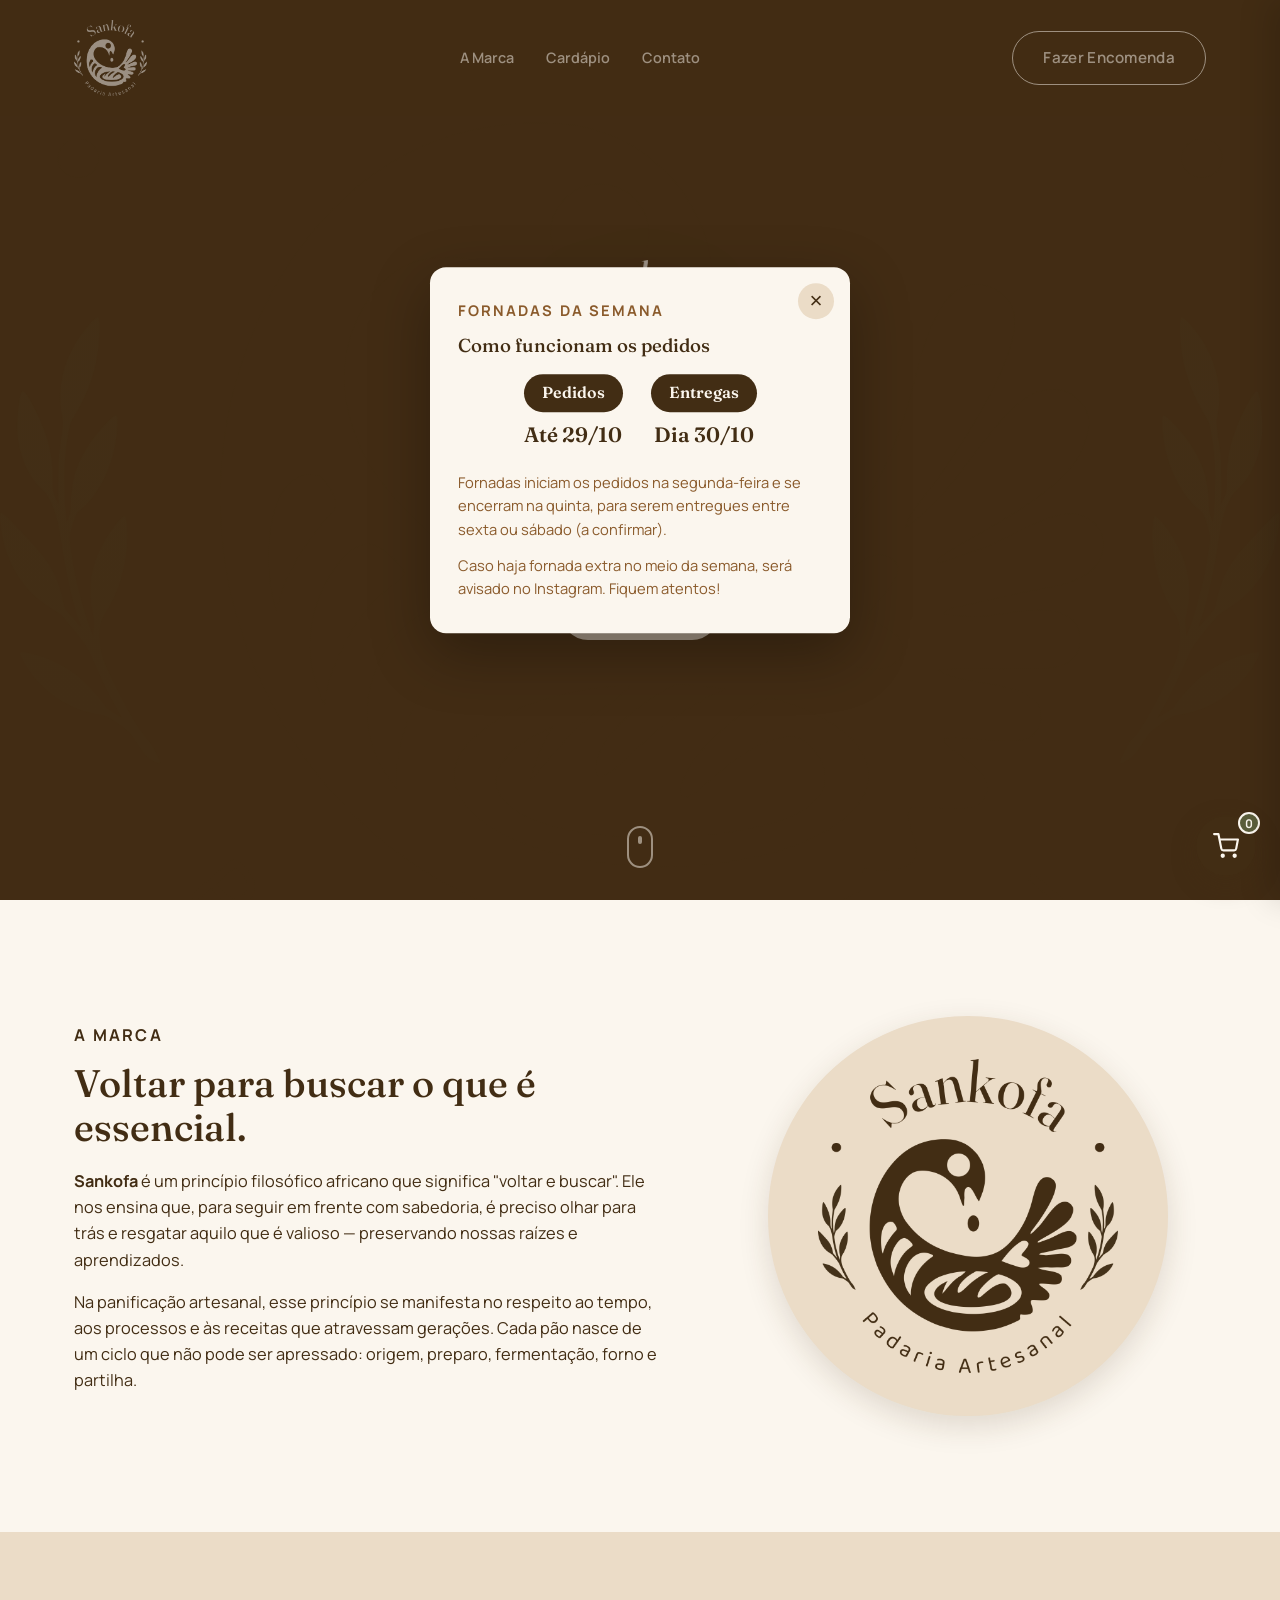
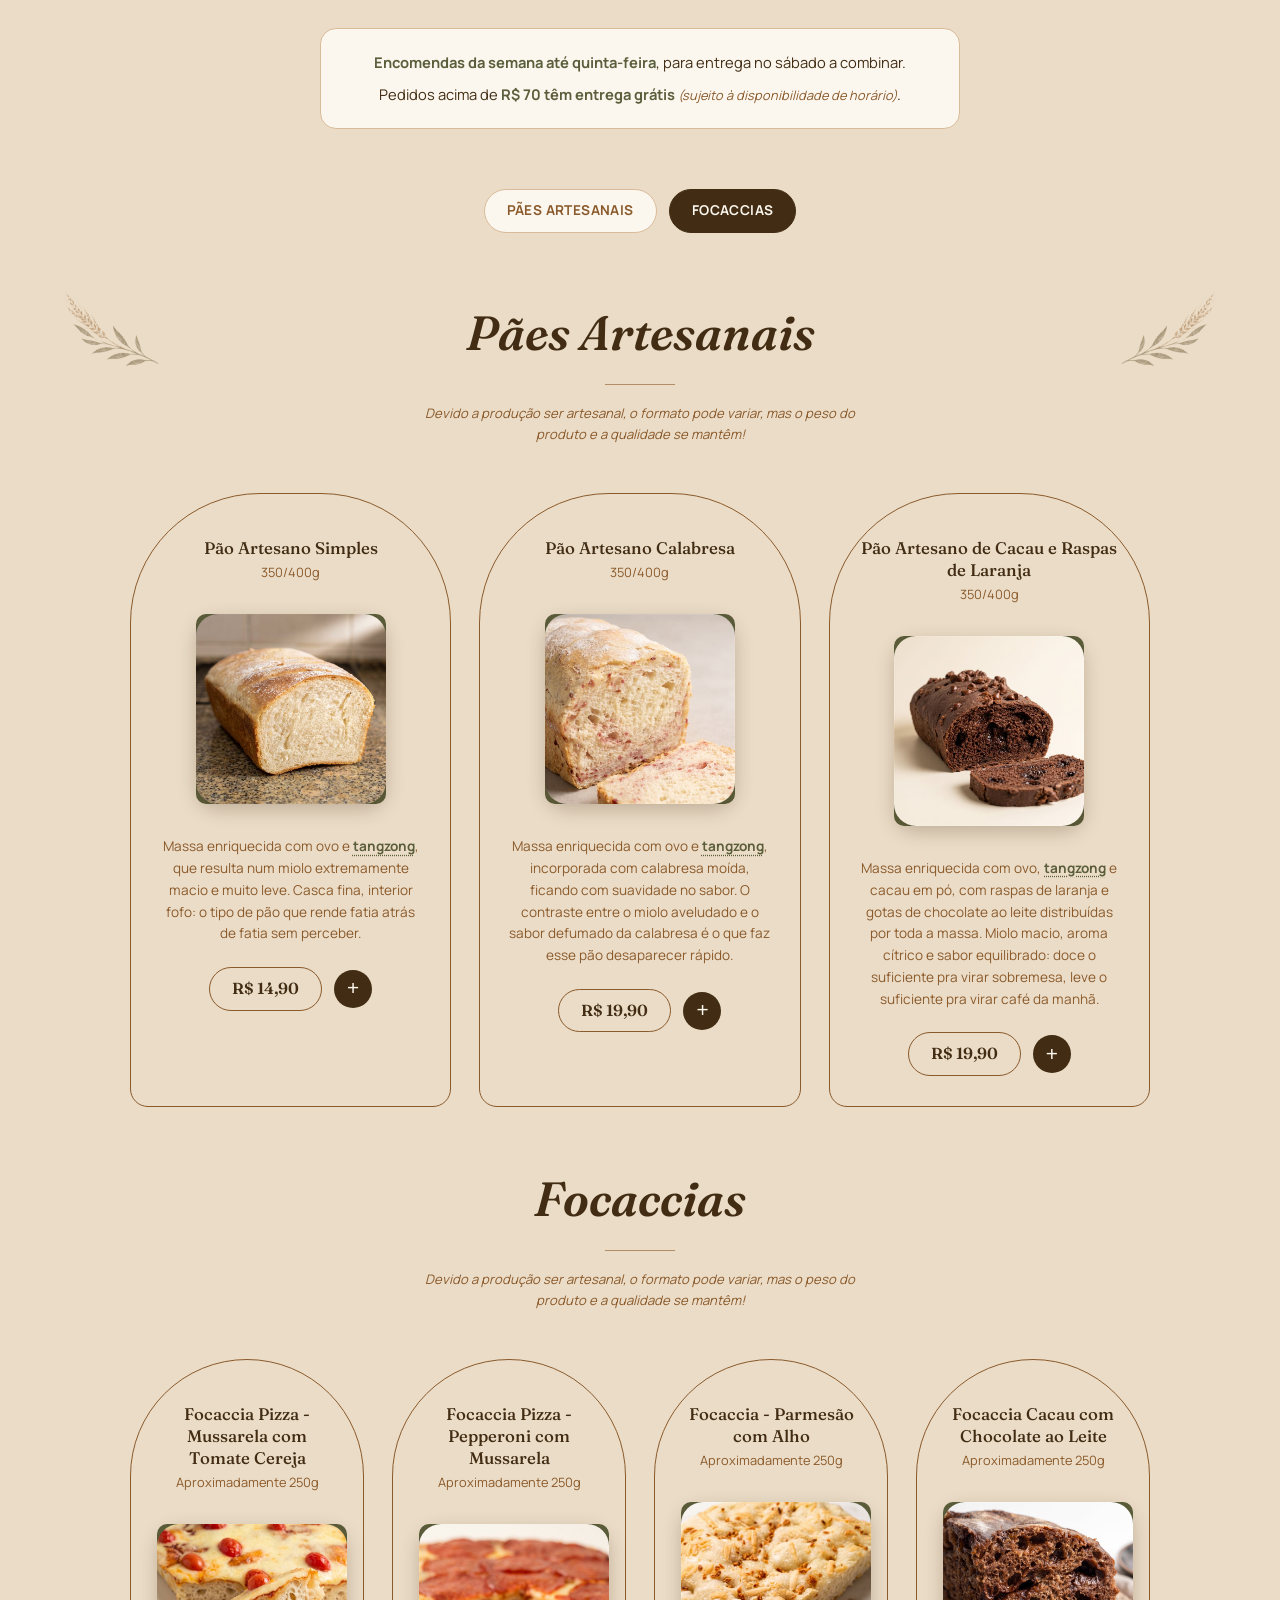
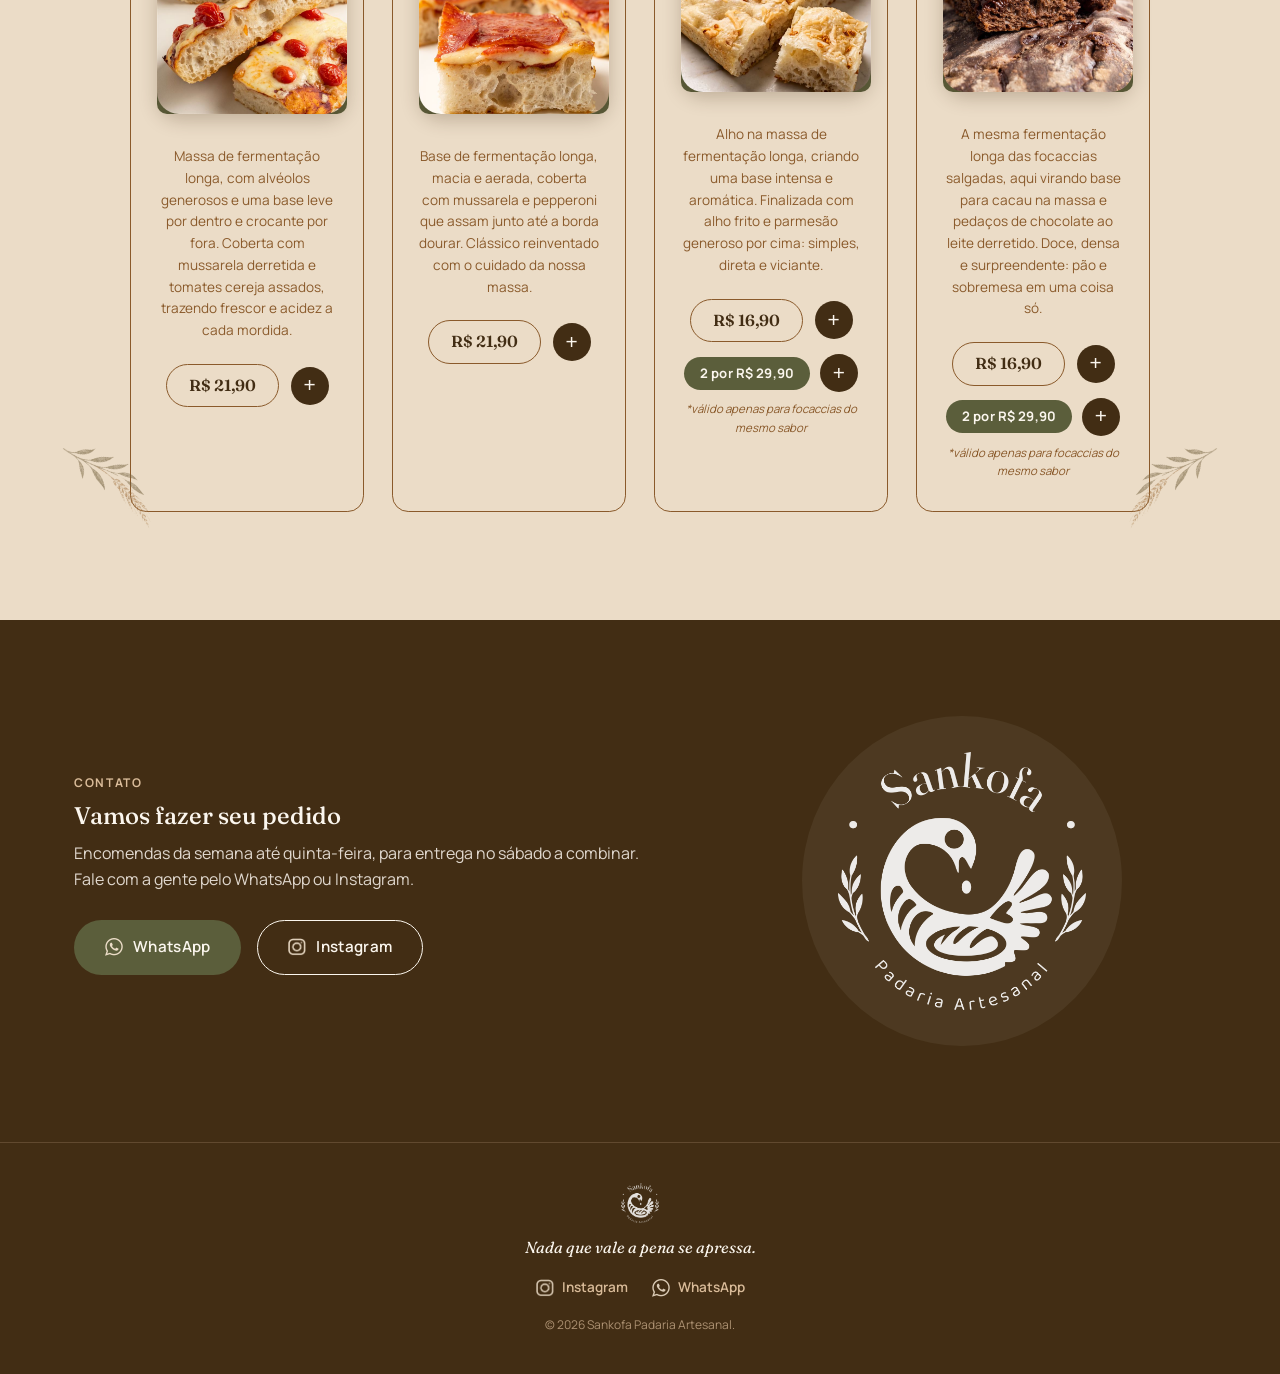
==== index.html @ f2325ef4 "Update popup dates: pedidos até 29/10, entregas dia 30/10 Co-Authored-By: Claude Sonnet 5.5 <noreply" ====
<!DOCTYPE html>
<html lang="pt-BR">
<head>
<meta charset="UTF-8">
<meta name="viewport" content="width=device-width, initial-scale=1.0">
<title>Sankofa — Padaria Artesanal</title>
<meta name="description" content="Sankofa Padaria Artesanal. Nada que vale a pena se apressa. Pão e panificação artesanal feitos com tempo, respeito e tradição.">
<link rel="icon" href="assets/img/logo-sankofa.png">
<link rel="preconnect" href="https://fonts.googleapis.com">
<link rel="preconnect" href="https://fonts.gstatic.com" crossorigin>
<link href="https://fonts.googleapis.com/css2?family=Fraunces:ital,opsz,wght@0,9..144,400;0,9..144,500;0,9..144,600;1,9..144,500&family=Manrope:wght@400;500;600;700&display=swap" rel="stylesheet">
<link rel="stylesheet" href="css/style.css">
</head>
<body>

<header class="site-header" id="siteHeader">
  <div class="container header-inner">
    <a href="#topo" class="brand">
      <img src="assets/img/logo-sankofa.png" alt="Sankofa Padaria Artesanal" class="brand-logo">
    </a>
    <nav class="main-nav" id="mainNav">
      <a href="#marca">A Marca</a>
      <a href="#cardapio">Cardápio</a>
      <a href="#contato">Contato</a>
    </nav>
    <a href="#contato" class="btn btn-outline nav-cta">Fazer Encomenda</a>
    <button class="menu-toggle" id="menuToggle" aria-label="Abrir menu" aria-expanded="false">
      <span></span><span></span><span></span>
    </button>
  </div>
</header>

<main>

  <!-- HERO -->
  <section class="hero" id="topo">
    <video class="hero-video hero-video-desktop" autoplay muted loop playsinline poster="assets/img/logo-sankofa.png">
      <source src="assets/video/hero-horizontal.mp4" type="video/mp4">
    </video>
    <video class="hero-video hero-video-mobile" autoplay muted loop playsinline poster="assets/img/logo-sankofa.png">
      <source src="assets/video/hero-vertical.mp4" type="video/mp4">
    </video>
    <div class="hero-overlay"></div>
    <div class="hero-content">
      <img src="assets/img/logo-sankofa.png" alt="Sankofa Padaria Artesanal" class="hero-logo">
      <p class="hero-tagline">Nada que vale a pena se apressa.</p>
      <a href="#cardapio" class="btn btn-primary">Ver Cardápio</a>
    </div>
    <a href="#marca" class="scroll-cue" aria-label="Rolar para baixo"><span></span></a>
  </section>

  <!-- A MARCA -->
  <section class="section marca" id="marca">
    <div class="container marca-grid">
      <div class="marca-text">
        <p class="eyebrow">A Marca</p>
        <h2>Voltar para buscar o que é essencial.</h2>
        <p><strong>Sankofa</strong> é um princípio filosófico africano que significa "voltar e buscar". Ele nos ensina que, para seguir em frente com sabedoria, é preciso olhar para trás e resgatar aquilo que é valioso — preservando nossas raízes e aprendizados.</p>
        <p>Na panificação artesanal, esse princípio se manifesta no respeito ao tempo, aos processos e às receitas que atravessam gerações. Cada pão nasce de um ciclo que não pode ser apressado: origem, preparo, fermentação, forno e partilha.</p>
      </div>
      <div class="marca-visual">
        <div class="marca-emblem">
          <img src="assets/img/logo-sankofa.png" alt="Símbolo Sankofa">
        </div>
      </div>
    </div>
  </section>

  <!-- CARDÁPIO -->
  <section class="section cardapio" id="cardapio">
    <div class="container">
      <div class="cardapio-info">
        <p><strong>Encomendas da semana até quinta-feira</strong>, para entrega no sábado a combinar.</p>
        <p>Pedidos acima de <strong>R$ 70 têm entrega grátis</strong> <span class="cardapio-info-nota">(sujeito à disponibilidade de horário)</span>.</p>
      </div>

      <div class="cardapio-tabs" id="cardapioTabs">
        <a href="#cat-paes" class="tab-btn" data-tab="paes">Pães Artesanais</a>
        <a href="#cat-focaccias" class="tab-btn" data-tab="focaccias">Focaccias</a>
      </div>

      <!--
        FOTOS DOS PRODUTOS
        Cada card usa um círculo com ícone de placeholder (ainda sem foto real).
        Para colocar a foto: troque a <div class="produto-photo-placeholder">...</div>
        por <img src="assets/img/produtos/nome-do-arquivo.jpg" alt="Nome do produto">
        dentro de .produto-photo. Coloque os arquivos em assets/img/produtos/.
      -->
      <div class="cardapio-grade">
        <img src="assets/img/wheat-sprig.png" alt="" class="grade-ornamento orn-tl">
        <img src="assets/img/wheat-sprig.png" alt="" class="grade-ornamento orn-tr">
        <img src="assets/img/wheat-sprig.png" alt="" class="grade-ornamento orn-bl">
        <img src="assets/img/wheat-sprig.png" alt="" class="grade-ornamento orn-br">

        <div class="cardapio-panel" id="cat-paes" data-panel="paes">
          <div class="categoria-header">
            <h3 class="categoria-title">Pães Artesanais</h3>
            <div class="categoria-divider"></div>
            <p class="categoria-aviso">Devido a produção ser artesanal, o formato pode variar, mas o peso do produto e a qualidade se mantêm!</p>
          </div>
          <div class="produtos-grid">
            <article class="produto-card">
              <h4>Pão Artesano Simples</h4>
              <span class="produto-peso">350/400g</span>
              <div class="produto-photo"><div class="produto-photo-bg-mask"><div class="produto-photo-bg"></div></div><img src="assets/img/produtos/pao-artesano-simples.jpg" alt="Pão Artesano Simples" loading="lazy"></div>
              <p>Massa enriquecida com ovo e <button class="tangzong-word" type="button" aria-haspopup="dialog">tangzong</button>, que resulta num miolo extremamente macio e muito leve. Casca fina, interior fofo: o tipo de pão que rende fatia atrás de fatia sem perceber.</p>
              <div class="produto-footer">
                <span class="produto-preco">R$ 14,90</span>
                <button class="produto-add" data-id="pao-artesano-simples" data-name="Pão Artesano Simples" data-price="14.90" aria-label="Adicionar Pão Artesano Simples ao carrinho">+</button>
              </div>
            </article>
            <article class="produto-card">
              <h4>Pão Artesano Calabresa</h4>
              <span class="produto-peso">350/400g</span>
              <div class="produto-photo"><div class="produto-photo-bg-mask"><div class="produto-photo-bg"></div></div><img src="assets/img/produtos/pao-artesano-calabresa.jpg" alt="Pão Artesano Calabresa" loading="lazy"></div>
              <p>Massa enriquecida com ovo e <button class="tangzong-word" type="button" aria-haspopup="dialog">tangzong</button>, incorporada com calabresa moída, ficando com suavidade no sabor. O contraste entre o miolo aveludado e o sabor defumado da calabresa é o que faz esse pão desaparecer rápido.</p>
              <div class="produto-footer">
                <span class="produto-preco">R$ 19,90</span>
                <button class="produto-add" data-id="pao-artesano-calabresa" data-name="Pão Artesano Calabresa" data-price="19.90" aria-label="Adicionar Pão Artesano Calabresa ao carrinho">+</button>
              </div>
            </article>
            <article class="produto-card">
              <h4>Pão Artesano de Cacau e Raspas de Laranja</h4>
              <span class="produto-peso">350/400g</span>
              <div class="produto-photo"><div class="produto-photo-bg-mask"><div class="produto-photo-bg"></div></div><img src="assets/img/produtos/pao-artesano-cacau.jpg" alt="Pão Artesano de Cacau e Raspas de Laranja" loading="lazy"></div>
              <p>Massa enriquecida com ovo, <button class="tangzong-word" type="button" aria-haspopup="dialog">tangzong</button> e cacau em pó, com raspas de laranja e gotas de chocolate ao leite distribuídas por toda a massa. Miolo macio, aroma cítrico e sabor equilibrado: doce o suficiente pra virar sobremesa, leve o suficiente pra virar café da manhã.</p>
              <div class="produto-footer">
                <span class="produto-preco">R$ 19,90</span>
                <button class="produto-add" data-id="pao-artesano-cacau" data-name="Pão Artesano de Cacau e Raspas de Laranja" data-price="19.90" aria-label="Adicionar Pão Artesano de Cacau e Raspas de Laranja ao carrinho">+</button>
              </div>
            </article>
          </div>
        </div>

        <div class="cardapio-panel" id="cat-focaccias" data-panel="focaccias">
          <div class="categoria-header">
            <h3 class="categoria-title">Focaccias</h3>
            <div class="categoria-divider"></div>
            <p class="categoria-aviso">Devido a produção ser artesanal, o formato pode variar, mas o peso do produto e a qualidade se mantêm!</p>
          </div>
          <div class="produtos-grid">
            <article class="produto-card">
              <h4>Focaccia Pizza - Mussarela com Tomate Cereja</h4>
              <span class="produto-peso">Aproximadamente 250g</span>
              <div class="produto-photo"><div class="produto-photo-bg-mask"><div class="produto-photo-bg"></div></div><img src="assets/img/produtos/focaccia-mussarela-tomate.jpg" alt="Focaccia Pizza - Mussarela com Tomate Cereja" loading="lazy"></div>
              <p>Massa de fermentação longa, com alvéolos generosos e uma base leve por dentro e crocante por fora. Coberta com mussarela derretida e tomates cereja assados, trazendo frescor e acidez a cada mordida.</p>
              <div class="produto-footer">
                <span class="produto-preco">R$ 21,90</span>
                <button class="produto-add" data-id="focaccia-mussarela-tomate" data-name="Focaccia Pizza - Mussarela com Tomate Cereja" data-price="21.90" aria-label="Adicionar Focaccia Pizza Mussarela com Tomate Cereja ao carrinho">+</button>
              </div>
            </article>
            <article class="produto-card">
              <h4>Focaccia Pizza - Pepperoni com Mussarela</h4>
              <span class="produto-peso">Aproximadamente 250g</span>
              <div class="produto-photo"><div class="produto-photo-bg-mask"><div class="produto-photo-bg"></div></div><img src="assets/img/produtos/focaccia-pepperoni-mussarela.jpg" alt="Focaccia Pizza - Pepperoni com Mussarela" loading="lazy"></div>
              <p>Base de fermentação longa, macia e aerada, coberta com mussarela e pepperoni que assam junto até a borda dourar. Clássico reinventado com o cuidado da nossa massa.</p>
              <div class="produto-footer">
                <span class="produto-preco">R$ 21,90</span>
                <button class="produto-add" data-id="focaccia-pepperoni-mussarela" data-name="Focaccia Pizza - Pepperoni com Mussarela" data-price="21.90" aria-label="Adicionar Focaccia Pizza Pepperoni com Mussarela ao carrinho">+</button>
              </div>
            </article>
            <article class="produto-card">
              <h4>Focaccia - Parmesão com Alho</h4>
              <span class="produto-peso">Aproximadamente 250g</span>
              <div class="produto-photo"><div class="produto-photo-bg-mask"><div class="produto-photo-bg"></div></div><img src="assets/img/produtos/focaccia-parmesao-alho.jpg" alt="Focaccia - Parmesão com Alho" loading="lazy"></div>
              <p>Alho na massa de fermentação longa, criando uma base intensa e aromática. Finalizada com alho frito e parmesão generoso por cima: simples, direta e viciante.</p>
              <div class="produto-footer">
                <span class="produto-preco">R$ 16,90</span>
                <button class="produto-add" data-id="focaccia-parmesao-alho" data-name="Focaccia - Parmesão com Alho" data-price="16.90" aria-label="Adicionar Focaccia Parmesão com Alho ao carrinho">+</button>
              </div>
              <div class="produto-promo-row">
                <span class="produto-promo">2 por R$ 29,90</span>
                <button class="produto-add" data-id="focaccia-parmesao-alho-combo" data-name="Focaccia - Parmesão com Alho (2 unidades - combo)" data-price="29.90" aria-label="Adicionar combo 2 Focaccia Parmesão com Alho ao carrinho">+</button>
              </div>
              <p class="produto-promo-nota">*válido apenas para focaccias do mesmo sabor</p>
            </article>
            <article class="produto-card">
              <h4>Focaccia Cacau com Chocolate ao Leite</h4>
              <span class="produto-peso">Aproximadamente 250g</span>
              <div class="produto-photo"><div class="produto-photo-bg-mask"><div class="produto-photo-bg"></div></div><img src="assets/img/produtos/focaccia-cacau-chocolate.jpg" alt="Focaccia Cacau com Chocolate ao Leite" loading="lazy"></div>
              <p>A mesma fermentação longa das focaccias salgadas, aqui virando base para cacau na massa e pedaços de chocolate ao leite derretido. Doce, densa e surpreendente: pão e sobremesa em uma coisa só.</p>
              <div class="produto-footer">
                <span class="produto-preco">R$ 16,90</span>
                <button class="produto-add" data-id="focaccia-cacau-chocolate" data-name="Focaccia Cacau com Chocolate ao Leite" data-price="16.90" aria-label="Adicionar Focaccia Cacau com Chocolate ao Leite ao carrinho">+</button>
              </div>
              <div class="produto-promo-row">
                <span class="produto-promo">2 por R$ 29,90</span>
                <button class="produto-add" data-id="focaccia-cacau-chocolate-combo" data-name="Focaccia Cacau com Chocolate ao Leite (2 unidades - combo)" data-price="29.90" aria-label="Adicionar combo 2 Focaccia Cacau com Chocolate ao Leite ao carrinho">+</button>
              </div>
              <p class="produto-promo-nota">*válido apenas para focaccias do mesmo sabor</p>
            </article>
          </div>
        </div>

      </div>
    </div>
  </section>

  <!-- CONTATO -->
  <section class="section contato" id="contato">
    <div class="container contato-grid">
      <div>
        <p class="eyebrow">Contato</p>
        <h2>Vamos fazer seu pedido</h2>
        <p>Encomendas da semana até quinta-feira, para entrega no sábado a combinar. Fale com a gente pelo WhatsApp ou Instagram.</p>
        <div class="contato-links">
          <a href="https://wa.me/5517991729955" target="_blank" rel="noopener" class="btn btn-primary btn-icon"><img src="assets/img/icon-whatsapp.png" alt="" class="btn-icon-img">WhatsApp</a>
          <a href="https://www.instagram.com/sankofa.oficial/" target="_blank" rel="noopener" class="btn btn-outline btn-icon"><img src="assets/img/icon-instagram.png" alt="" class="btn-icon-img">Instagram</a>
        </div>
      </div>
      <div class="contato-emblem">
        <img src="assets/img/logo-sankofa.png" alt="Sankofa Padaria Artesanal">
      </div>
    </div>
  </section>

</main>

<footer class="site-footer">
  <div class="container footer-inner">
    <img src="assets/img/logo-sankofa.png" alt="Sankofa Padaria Artesanal" class="footer-logo">
    <p class="footer-tag">Nada que vale a pena se apressa.</p>
    <div class="footer-social">
      <a href="https://www.instagram.com/sankofa.oficial/" target="_blank" rel="noopener" class="social-link"><img src="assets/img/icon-instagram.png" alt="" class="social-icon">Instagram</a>
      <a href="https://wa.me/5517991729955" target="_blank" rel="noopener" class="social-link"><img src="assets/img/icon-whatsapp.png" alt="" class="social-icon">WhatsApp</a>
    </div>
    <p class="footer-copy">© 2026 Sankofa Padaria Artesanal.</p>
  </div>
</footer>

<!-- CARRINHO -->
<button id="cartButton" class="cart-fab" aria-label="Ver carrinho de pedidos">
  <svg class="cart-fab-icon" viewBox="0 0 24 24" fill="none" stroke="currentColor" stroke-width="2" stroke-linecap="round" stroke-linejoin="round">
    <circle cx="9" cy="21" r="1"/>
    <circle cx="20" cy="21" r="1"/>
    <path d="M1 1h4l2.68 13.39a2 2 0 0 0 2 1.61h9.72a2 2 0 0 0 2-1.61L23 6H6"/>
  </svg>
  <span class="cart-count" id="cartCount">0</span>
</button>

<div id="cartOverlay" class="cart-overlay"></div>

<aside id="cartDrawer" class="cart-drawer" aria-hidden="true">
  <div class="cart-header">
    <h3>Seu Pedido</h3>
    <button id="cartClose" class="cart-close" aria-label="Fechar carrinho">×</button>
  </div>
  <a href="#cardapio" id="cartContinue" class="cart-continue">← Continuar Comprando</a>
  <div class="cart-items" id="cartItems"></div>
  <p class="cart-empty" id="cartEmpty">Seu carrinho está vazio. Adicione produtos no cardápio.</p>
  <div class="cart-footer" id="cartFooter">
    <div class="cart-total">
      <span>Total</span>
      <span id="cartTotal">R$ 0,00</span>
    </div>
    <a href="#" id="cartWhatsapp" target="_blank" rel="noopener" class="btn btn-primary btn-icon cart-order-btn">
      <img src="assets/img/icon-whatsapp.png" alt="" class="btn-icon-img">Fazer Pedido pelo WhatsApp
    </a>
  </div>
</aside>

<!-- INFO: Tangzong / Aviso de fornadas -->
<div id="infoOverlay" class="cart-overlay"></div>
<div id="tangzongModal" class="info-modal" role="dialog" aria-modal="true" aria-hidden="true" aria-labelledby="tangzongTitle">
  <button id="tangzongClose" class="cart-close" aria-label="Fechar">×</button>
  <h3 id="tangzongTitle">O que é Tangzong?</h3>
  <p>Técnica de panificação de origem asiática que consiste em cozinhar uma pequena parte da farinha da receita com água ou leite, permitindo que o pão retenha muito mais água e crie uma estrutura mais macia e elástica.</p>
</div>

<div id="welcomeModal" class="info-modal" role="dialog" aria-modal="true" aria-hidden="true" aria-labelledby="welcomeTitle">
  <button id="welcomeClose" class="cart-close" aria-label="Fechar">×</button>
  <p class="eyebrow welcome-eyebrow">Fornadas da semana</p>
  <h3 id="welcomeTitle">Como funcionam os pedidos</h3>
  <div class="welcome-dates">
    <div class="welcome-date-item">
      <span class="welcome-date-tag">Pedidos</span>
      <span class="welcome-date-value">Até 29/10</span>
    </div>
    <div class="welcome-date-item">
      <span class="welcome-date-tag">Entregas</span>
      <span class="welcome-date-value">Dia 30/10</span>
    </div>
  </div>
  <p>Fornadas iniciam os pedidos na segunda-feira e se encerram na quinta, para serem entregues entre sexta ou sábado (a confirmar).</p>
  <p>Caso haja fornada extra no meio da semana, será avisado no Instagram. Fiquem atentos!</p>
</div>

<script src="js/script.js"></script>
</body>
</html>
---- css/style.css ----
/* ===== Sankofa Padaria Artesanal ===== */

:root {
  --brown-dark: #422D14;
  --brown-mid: #8A5A2B;
  --tan: #D9BB99;
  --cream: #EBDCC7;
  --olive: #5B5E3B;
  --paper: #FBF6EE;

  --font-display: "Fraunces", serif;
  --font-body: "Manrope", sans-serif;

  --container-w: 1180px;
  --radius: 4px;
}

* { box-sizing: border-box; }
html { scroll-behavior: smooth; }

body {
  margin: 0;
  font-family: var(--font-body);
  color: var(--brown-dark);
  background: var(--paper);
  line-height: 1.6;
  -webkit-font-smoothing: antialiased;
}

img { max-width: 100%; display: block; }

a { color: inherit; text-decoration: none; }

h1, h2, h3, h4 {
  font-family: var(--font-display);
  font-weight: 500;
  margin: 0 0 0.5em;
  line-height: 1.15;
}

p { margin: 0 0 1em; }

.container {
  max-width: var(--container-w);
  margin: 0 auto;
  padding: 0 24px;
}

.eyebrow {
  font-family: var(--font-body);
  text-transform: uppercase;
  letter-spacing: 0.14em;
  font-size: 0.75rem;
  font-weight: 700;
  color: var(--brown-mid);
  margin-bottom: 0.75em;
}

.eyebrow-center { text-align: center; }

.section-title {
  font-size: clamp(1.8rem, 3vw, 2.6rem);
}

.section-lead {
  text-align: center;
  max-width: 560px;
  margin: 0 auto 2.5rem;
  color: var(--brown-mid);
  font-size: 0.95rem;
}

.section {
  padding: 96px 0;
}

/* ===== Buttons ===== */
.btn {
  display: inline-block;
  padding: 14px 30px;
  border-radius: 100px;
  font-weight: 600;
  font-size: 0.95rem;
  letter-spacing: 0.02em;
  border: 1.5px solid transparent;
  transition: all 0.25s ease;
  cursor: pointer;
}

.btn-primary {
  background: var(--brown-dark);
  color: var(--paper);
}
.btn-primary:hover {
  background: var(--olive);
}

.btn-outline {
  border-color: currentColor;
  background: transparent;
}
.btn-outline:hover {
  background: var(--brown-dark);
  color: var(--paper);
  border-color: var(--brown-dark);
}

.btn-icon {
  display: inline-flex;
  align-items: center;
  gap: 10px;
}
.btn-icon-img {
  width: 18px;
  height: 18px;
}

/* ===== Header ===== */
.site-header {
  position: fixed;
  top: 0; left: 0; right: 0;
  z-index: 100;
  padding: 20px 0;
  background: rgba(66, 45, 20, 0.94);
  backdrop-filter: blur(8px);
  transition: padding 0.3s ease, box-shadow 0.3s ease;
}

.site-header.scrolled {
  padding: 12px 0;
  box-shadow: 0 4px 24px rgba(0, 0, 0, 0.25);
}

.header-inner {
  display: flex;
  align-items: center;
  justify-content: space-between;
  gap: 24px;
}

.brand-logo {
  height: 76px;
  width: auto;
  filter: brightness(0) invert(1);
  opacity: 0.95;
  transition: height 0.3s ease;
}
.site-header.scrolled .brand-logo { height: 58px; }

.main-nav {
  display: flex;
  gap: 32px;
  flex: 1;
  justify-content: center;
}

.main-nav a {
  font-size: 0.9rem;
  font-weight: 600;
  color: var(--paper);
  position: relative;
  padding: 4px 0;
}
.main-nav a::after {
  content: "";
  position: absolute;
  left: 0; bottom: 0;
  width: 0; height: 2px;
  background: var(--tan);
  transition: width 0.25s ease;
}
.main-nav a:hover::after { width: 100%; }

.nav-cta { white-space: nowrap; }

.site-header .btn-outline {
  color: var(--paper);
  border-color: var(--paper);
}
.site-header .btn-outline:hover {
  background: var(--paper);
  color: var(--brown-dark);
  border-color: var(--paper);
}

.menu-toggle {
  display: none;
  flex-direction: column;
  justify-content: center;
  gap: 5px;
  width: 40px; height: 40px;
  background: none;
  border: none;
  cursor: pointer;
}
.menu-toggle span {
  display: block;
  height: 2px;
  background: var(--paper);
  border-radius: 2px;
}

/* ===== Hero ===== */
.hero {
  position: relative;
  height: 100vh;
  min-height: 560px;
  display: flex;
  align-items: center;
  justify-content: center;
  overflow: hidden;
  background: var(--brown-dark);
}

.hero-video {
  position: absolute;
  inset: 0;
  width: 100%;
  height: 100%;
  object-fit: cover;
}

.hero-video-mobile { display: none; }

.hero-overlay {
  position: absolute;
  inset: 0;
  background: linear-gradient(180deg, rgba(66,45,20,0.55) 0%, rgba(66,45,20,0.35) 45%, rgba(66,45,20,0.75) 100%);
}

.hero-content {
  position: relative;
  z-index: 2;
  text-align: center;
  color: var(--paper);
  padding: 0 24px;
}

.hero-logo {
  width: 220px;
  margin: 0 auto 24px;
  filter: brightness(0) invert(1) drop-shadow(0 4px 24px rgba(0,0,0,0.35));
}

.hero .btn-primary {
  background: var(--paper);
  color: var(--brown-dark);
}
.hero .btn-primary:hover {
  background: var(--tan);
}

.hero-tagline {
  font-family: var(--font-display);
  font-style: italic;
  font-size: clamp(1.2rem, 2.4vw, 1.6rem);
  margin-bottom: 32px;
}

.scroll-cue {
  position: absolute;
  bottom: 32px;
  left: 50%;
  transform: translateX(-50%);
  z-index: 2;
  width: 26px; height: 42px;
  border: 2px solid var(--paper);
  border-radius: 20px;
}
.scroll-cue span {
  position: absolute;
  top: 8px; left: 50%;
  width: 4px; height: 8px;
  background: var(--paper);
  border-radius: 2px;
  transform: translateX(-50%);
  animation: scrollcue 1.6s infinite;
}
@keyframes scrollcue {
  0% { opacity: 1; top: 8px; }
  70% { opacity: 0; top: 20px; }
  100% { opacity: 0; top: 20px; }
}

/* ===== A Marca ===== */
.marca-grid {
  display: grid;
  grid-template-columns: 1.1fr 0.9fr;
  gap: 72px;
  align-items: center;
}

.marca-text h2 {
  font-size: clamp(1.8rem, 3vw, 2.4rem);
}

.marca-text p {
  color: var(--brown-dark);
  font-size: 1.02rem;
}

.marca-visual {
  position: relative;
  min-height: 440px;
  display: flex;
  align-items: center;
  justify-content: center;
}

.marca-emblem {
  background: var(--cream);
  border-radius: 50%;
  width: 400px;
  height: 400px;
  display: flex;
  align-items: center;
  justify-content: center;
  padding: 50px;
  box-shadow: 0 10px 30px rgba(66,45,20,0.15);
}
.marca-emblem img { width: 100%; }

/* ===== Cardápio ===== */
.cardapio {
  background: var(--cream);
}

.cardapio-info {
  max-width: 640px;
  margin: 0 auto 3rem;
  padding: 22px 28px;
  background: var(--paper);
  border: 1px solid var(--tan);
  border-radius: 16px;
  text-align: center;
}
.cardapio-info p {
  margin: 0 0 8px;
  font-size: 0.92rem;
  color: var(--brown-dark);
}
.cardapio-info p:last-child { margin-bottom: 0; }
.cardapio-info strong { color: var(--olive); }
.cardapio-info-nota {
  font-size: 0.8rem;
  font-style: italic;
  color: var(--brown-mid);
}

.cardapio-tabs {
  position: sticky;
  top: 100px;
  z-index: 10;
  display: flex;
  justify-content: center;
  gap: 12px;
  flex-wrap: wrap;
  margin-bottom: 3rem;
  padding: 12px;
  background: rgba(235, 220, 199, 0.9);
  backdrop-filter: blur(6px);
  border-radius: 100px;
}

.tab-btn {
  display: inline-block;
  font-family: var(--font-body);
  font-weight: 700;
  font-size: 0.85rem;
  letter-spacing: 0.03em;
  text-transform: uppercase;
  padding: 10px 22px;
  border-radius: 100px;
  border: 1.5px solid var(--tan);
  background: var(--paper);
  color: var(--brown-mid);
  cursor: pointer;
  transition: all 0.2s ease;
}
.tab-btn:hover { border-color: var(--brown-mid); }
.tab-btn.active {
  background: var(--brown-dark);
  border-color: var(--brown-dark);
  color: var(--paper);
}

.cardapio-panel {
  scroll-margin-top: 175px;
  margin-bottom: 4rem;
}
.cardapio-panel:last-child {
  margin-bottom: 0;
}

/* Grade de produtos (cards com foto) */
.cardapio-grade {
  position: relative;
  padding: 12px 56px;
}

.grade-ornamento {
  position: absolute;
  width: 70px;
  opacity: 0.55;
  z-index: 1;
}
.orn-tl { top: -20px; left: 0; transform: rotate(-25deg) scaleX(-1); }
.orn-tr { top: -20px; right: 0; transform: rotate(25deg); }
.orn-bl { bottom: -20px; left: 0; transform: rotate(160deg) scaleX(-1); }
.orn-br { bottom: -20px; right: 0; transform: rotate(-160deg); }

.categoria-header {
  text-align: center;
  margin-bottom: 3rem;
}

.categoria-title {
  font-style: italic;
  font-weight: 600;
  font-size: clamp(2rem, 4.5vw, 3rem);
}

.categoria-divider {
  width: 70px;
  height: 1px;
  background: var(--brown-mid);
  margin: 14px auto 0;
  opacity: 0.6;
}

.categoria-aviso {
  max-width: 480px;
  margin: 18px auto 0;
  font-size: 0.82rem;
  font-style: italic;
  color: var(--brown-mid);
}

.produtos-grid {
  display: grid;
  grid-template-columns: repeat(auto-fit, minmax(220px, 1fr));
  gap: 28px;
}

.produto-card {
  border: 1.5px solid var(--brown-mid);
  border-radius: 130px 130px 18px 18px;
  padding: 44px 26px 30px;
  text-align: center;
}

.produto-card h4 {
  font-size: 1.05rem;
  line-height: 1.3;
  margin-bottom: 2px;
}

.produto-peso {
  display: block;
  font-size: 0.8rem;
  color: var(--brown-mid);
  margin-bottom: 0;
}

.produto-card p:not(.produto-promo):not(.produto-promo-nota) {
  font-size: 0.85rem;
  color: var(--brown-mid);
  margin-bottom: 22px;
}

.produto-footer {
  display: flex;
  align-items: center;
  justify-content: center;
  gap: 12px;
}

.produto-promo-row {
  display: flex;
  align-items: center;
  justify-content: center;
  gap: 10px;
  margin: 12px 0 0;
}

.produto-promo {
  display: inline-block;
  padding: 6px 16px;
  background: var(--olive);
  color: var(--paper);
  border-radius: 100px;
  font-size: 0.82rem;
  font-weight: 700;
  letter-spacing: 0.01em;
}

.produto-promo-nota {
  margin: 8px 0 0;
  font-size: 0.72rem;
  font-style: italic;
  color: var(--brown-mid);
}

.produto-preco {
  display: inline-block;
  border: 1.5px solid var(--brown-mid);
  border-radius: 100px;
  padding: 8px 22px;
  font-family: var(--font-display);
  font-weight: 600;
  color: var(--brown-dark);
}

.produto-add {
  flex-shrink: 0;
  width: 38px;
  height: 38px;
  border-radius: 50%;
  border: none;
  background: var(--brown-dark);
  color: var(--paper);
  font-size: 1.3rem;
  line-height: 1;
  cursor: pointer;
  transition: background 0.2s ease, transform 0.15s ease;
}
.produto-add:hover { background: var(--olive); }
.produto-add:active { transform: scale(0.92); }

.produto-photo {
  position: relative;
  width: 190px;
  height: 190px;
  margin: 32px auto;
}

.tangzong-word {
  display: inline;
  border: none;
  background: none;
  padding: 0;
  margin: 0;
  font: inherit;
  color: var(--olive);
  font-weight: 700;
  text-decoration: underline dotted;
  text-underline-offset: 3px;
  cursor: pointer;
}
.tangzong-word:hover { color: var(--brown-dark); }

.info-modal {
  position: fixed;
  top: 50%;
  left: 50%;
  transform: translate(-50%, -50%) scale(0.95);
  width: calc(100% - 48px);
  max-width: 420px;
  background: var(--paper);
  border-radius: 16px;
  padding: 32px 28px;
  z-index: 210;
  opacity: 0;
  pointer-events: none;
  transition: opacity 0.25s ease, transform 0.25s ease;
  box-shadow: 0 20px 60px rgba(0,0,0,0.3);
}
.info-modal.open {
  opacity: 1;
  pointer-events: auto;
  transform: translate(-50%, -50%) scale(1);
}
.info-modal h3 { margin-bottom: 12px; }
.info-modal p {
  margin: 0 0 12px;
  color: var(--brown-mid);
  font-size: 0.92rem;
  line-height: 1.6;
}
.info-modal p:last-child { margin-bottom: 0; }
.info-modal .cart-close {
  position: absolute;
  top: 16px;
  right: 16px;
}
.welcome-eyebrow {
  margin-bottom: 6px;
}

.welcome-dates {
  display: flex;
  justify-content: center;
  gap: 28px;
  margin: 18px 0 20px;
}

.welcome-date-item {
  display: flex;
  flex-direction: column;
  align-items: center;
  gap: 6px;
}

.welcome-date-tag {
  background: var(--brown-dark);
  color: var(--paper);
  font-family: var(--font-display);
  font-weight: 600;
  font-size: 1rem;
  padding: 6px 18px;
  border-radius: 100px;
}

.welcome-date-value {
  font-family: var(--font-display);
  font-weight: 600;
  font-size: 1.3rem;
  color: var(--brown-dark);
}

.produto-photo-bg-mask {
  position: absolute;
  top: 50%;
  left: 50%;
  width: 220px;
  height: 220px;
  transform: translate(-50%, -50%);
  border-radius: 28px;
  overflow: hidden;
  z-index: 0;
}

.produto-photo-bg {
  position: absolute;
  top: 50%;
  left: 50%;
  width: 190px;
  height: 190px;
  background: var(--olive);
  border-radius: 10px;
  transform: translate(-50%, -50%);
  animation: girar 16s linear infinite;
}

@keyframes girar {
  from { transform: translate(-50%, -50%) rotate(0deg); }
  to { transform: translate(-50%, -50%) rotate(360deg); }
}

.produto-photo img:not(.produto-photo-bg) {
  position: relative;
  z-index: 1;
  width: 100%;
  height: 100%;
  object-fit: cover;
  border-radius: 22px;
  box-shadow: 0 6px 18px rgba(66,45,20,0.25);
}

.produto-photo-placeholder {
  position: relative;
  z-index: 1;
  width: 100%;
  height: 100%;
  border-radius: 22px;
  background: linear-gradient(135deg, var(--tan), var(--brown-mid));
  display: flex;
  align-items: center;
  justify-content: center;
  box-shadow: 0 6px 18px rgba(66,45,20,0.25);
}
.produto-photo-placeholder svg {
  width: 50%;
  height: 50%;
  fill: var(--paper);
  opacity: 0.85;
}

/* ===== Contato ===== */
.contato {
  background: var(--brown-dark);
  color: var(--paper);
}

.contato-grid {
  display: grid;
  grid-template-columns: 1.1fr 0.9fr;
  gap: 48px;
  align-items: center;
}

.contato h2 { color: var(--paper); }
.contato .eyebrow { color: var(--tan); }
.contato p { color: rgba(251,246,238,0.85); }

.contato-links {
  display: flex;
  gap: 16px;
  flex-wrap: wrap;
  margin: 28px 0 14px;
}

.contato .btn-outline {
  color: var(--paper);
  border-color: var(--paper);
}
.contato .btn-outline:hover {
  background: var(--paper);
  color: var(--brown-dark);
}
.contato .btn-primary {
  background: var(--olive);
}
.contato .btn-primary:hover {
  background: var(--tan);
  color: var(--brown-dark);
}

.contato-nota {
  font-size: 0.78rem;
  color: var(--tan);
  opacity: 0.8;
}

.contato-emblem {
  background: rgba(251,246,238,0.06);
  border-radius: 50%;
  aspect-ratio: 1;
  max-width: 320px;
  margin: 0 auto;
  display: flex;
  align-items: center;
  justify-content: center;
  padding: 36px;
}
.contato-emblem img { filter: brightness(0) invert(1); opacity: 0.9; }

/* ===== Footer ===== */
.site-footer {
  background: var(--brown-dark);
  color: var(--tan);
  padding: 40px 0;
  text-align: center;
  border-top: 1px solid rgba(217,187,153,0.2);
}
.footer-logo {
  height: 40px;
  margin: 0 auto 12px;
  filter: brightness(0) invert(1);
  opacity: 0.85;
}
.footer-tag {
  font-family: var(--font-display);
  font-style: italic;
  color: var(--paper);
  margin-bottom: 16px;
}
.footer-social {
  display: flex;
  gap: 24px;
  justify-content: center;
  margin-bottom: 16px;
  font-size: 0.85rem;
  font-weight: 600;
}
.social-link {
  display: inline-flex;
  align-items: center;
  gap: 8px;
}
.social-icon {
  width: 18px;
  height: 18px;
  opacity: 0.9;
}
.footer-social a:hover { color: var(--paper); }
.footer-copy {
  font-size: 0.75rem;
  opacity: 0.7;
  margin: 0;
}

/* ===== Carrinho ===== */
.cart-fab {
  position: fixed;
  right: 24px;
  bottom: 24px;
  z-index: 200;
  width: 60px;
  height: 60px;
  border-radius: 50%;
  border: none;
  background: var(--brown-dark);
  box-shadow: 0 8px 24px rgba(66,45,20,0.35);
  cursor: pointer;
  display: flex;
  align-items: center;
  justify-content: center;
  transition: transform 0.2s ease;
}
.cart-fab:hover { transform: scale(1.06); }

.cart-fab-icon {
  width: 26px;
  height: 26px;
  color: var(--paper);
}

.cart-count {
  position: absolute;
  top: -4px;
  right: -4px;
  min-width: 22px;
  height: 22px;
  padding: 0 5px;
  border-radius: 50%;
  background: var(--olive);
  color: var(--paper);
  font-family: var(--font-body);
  font-size: 0.75rem;
  font-weight: 700;
  display: flex;
  align-items: center;
  justify-content: center;
  border: 2px solid var(--paper);
}
.cart-count.bump { animation: cartbump 0.35s ease; }
@keyframes cartbump {
  0% { transform: scale(1); }
  40% { transform: scale(1.4); }
  100% { transform: scale(1); }
}

.cart-overlay {
  position: fixed;
  inset: 0;
  background: rgba(66,45,20,0.5);
  z-index: 199;
  opacity: 0;
  pointer-events: none;
  transition: opacity 0.3s ease;
}
.cart-overlay.open {
  opacity: 1;
  pointer-events: auto;
}

.cart-drawer {
  position: fixed;
  top: 0;
  right: 0;
  bottom: 0;
  width: 100%;
  max-width: 400px;
  background: var(--paper);
  z-index: 201;
  display: flex;
  flex-direction: column;
  transform: translateX(100%);
  transition: transform 0.35s ease;
  box-shadow: -10px 0 30px rgba(0,0,0,0.15);
}
.cart-drawer.open {
  transform: translateX(0);
}

.cart-header {
  display: flex;
  align-items: center;
  justify-content: space-between;
  padding: 22px 24px;
  border-bottom: 1px solid var(--tan);
}
.cart-header h3 { margin: 0; }

.cart-close {
  width: 36px;
  height: 36px;
  border-radius: 50%;
  border: none;
  background: var(--cream);
  color: var(--brown-dark);
  font-size: 1.4rem;
  line-height: 1;
  cursor: pointer;
}
.cart-close:hover { background: var(--tan); }

.cart-continue {
  display: block;
  padding: 14px 24px;
  font-size: 0.85rem;
  font-weight: 600;
  color: var(--brown-mid);
  border-bottom: 1px solid var(--cream);
}
.cart-continue:hover { color: var(--brown-dark); }

.cart-items {
  flex: 1;
  overflow-y: auto;
  padding: 12px 24px;
}

.cart-item {
  display: flex;
  align-items: center;
  gap: 12px;
  padding: 16px 0;
  border-bottom: 1px solid var(--cream);
}

.cart-item-info { flex: 1; }
.cart-item-info h4 {
  font-size: 0.95rem;
  margin-bottom: 2px;
}
.cart-item-price {
  font-size: 0.82rem;
  color: var(--brown-mid);
}

.cart-item-qty {
  display: flex;
  align-items: center;
  gap: 8px;
}
.cart-qty-btn {
  width: 26px;
  height: 26px;
  border-radius: 50%;
  border: 1.5px solid var(--tan);
  background: transparent;
  color: var(--brown-dark);
  cursor: pointer;
  font-size: 1rem;
  line-height: 1;
}
.cart-qty-btn:hover { border-color: var(--brown-mid); }
.cart-item-qty span {
  min-width: 16px;
  text-align: center;
  font-weight: 700;
}

.cart-item-remove {
  border: none;
  background: none;
  color: var(--brown-mid);
  font-size: 1.1rem;
  cursor: pointer;
  padding: 4px;
}
.cart-item-remove:hover { color: var(--brown-dark); }

.cart-empty {
  text-align: center;
  color: var(--brown-mid);
  font-size: 0.9rem;
  padding: 40px 24px;
}

.cart-footer {
  padding: 20px 24px 24px;
  border-top: 1px solid var(--tan);
}

.cart-total {
  display: flex;
  justify-content: space-between;
  align-items: baseline;
  margin-bottom: 16px;
  font-family: var(--font-display);
}
.cart-total span:first-child {
  font-size: 0.85rem;
  color: var(--brown-mid);
  text-transform: uppercase;
  letter-spacing: 0.08em;
}
.cart-total span:last-child {
  font-size: 1.5rem;
  font-weight: 600;
  color: var(--brown-dark);
}

.cart-order-btn {
  display: flex;
  width: 100%;
  justify-content: center;
  margin-bottom: 10px;
}

.cart-drawer .contato-nota {
  text-align: center;
  color: var(--brown-mid);
}

/* ===== Responsive ===== */
@media (max-width: 900px) {
  .marca-grid,
  .contato-grid {
    grid-template-columns: 1fr;
  }
  .marca-visual { order: -1; min-height: 320px; }
  .marca-emblem { width: 260px; height: 260px; padding: 32px; }
}

@media (max-width: 800px) {
  .main-nav, .nav-cta { display: none; }
  .menu-toggle { display: flex; }

  .main-nav.open {
    display: flex;
    position: absolute;
    top: 100%;
    left: 0; right: 0;
    background: var(--brown-dark);
    flex-direction: column;
    padding: 20px 24px;
    gap: 18px;
    box-shadow: 0 10px 20px rgba(0,0,0,0.25);
  }
  .main-nav.open a { color: var(--paper); }

  .hero-video-desktop { display: none; }
  .hero-video-mobile { display: block; }

  .section { padding: 64px 0; }

  .cardapio-grade { padding: 12px 8px; }
  .grade-ornamento { width: 44px; opacity: 0.4; }

  /* Abas do cardápio viram um rodapé fixo no mobile enquanto a seção estiver na tela */
  .cardapio-tabs {
    position: fixed;
    top: auto;
    left: 0;
    right: 0;
    bottom: 0;
    margin: 0;
    width: 100%;
    border-radius: 0;
    justify-content: space-evenly;
    gap: 4px;
    padding: 14px 10px calc(14px + env(safe-area-inset-bottom));
    background: rgba(235, 220, 199, 0.97);
    box-shadow: 0 -6px 20px rgba(66,45,20,0.15);
    z-index: 150;
    transform: translateY(100%);
    transition: transform 0.3s ease;
  }
  .cardapio-tabs.tabs-visible {
    transform: translateY(0);
  }
  .tab-btn {
    flex: 1;
    text-align: center;
    padding: 10px 8px;
  }

  .cart-fab {
    bottom: 96px;
  }
}

@media (max-width: 520px) {
  .contato-links { flex-direction: column; }
  .contato-links .btn { text-align: center; }
}
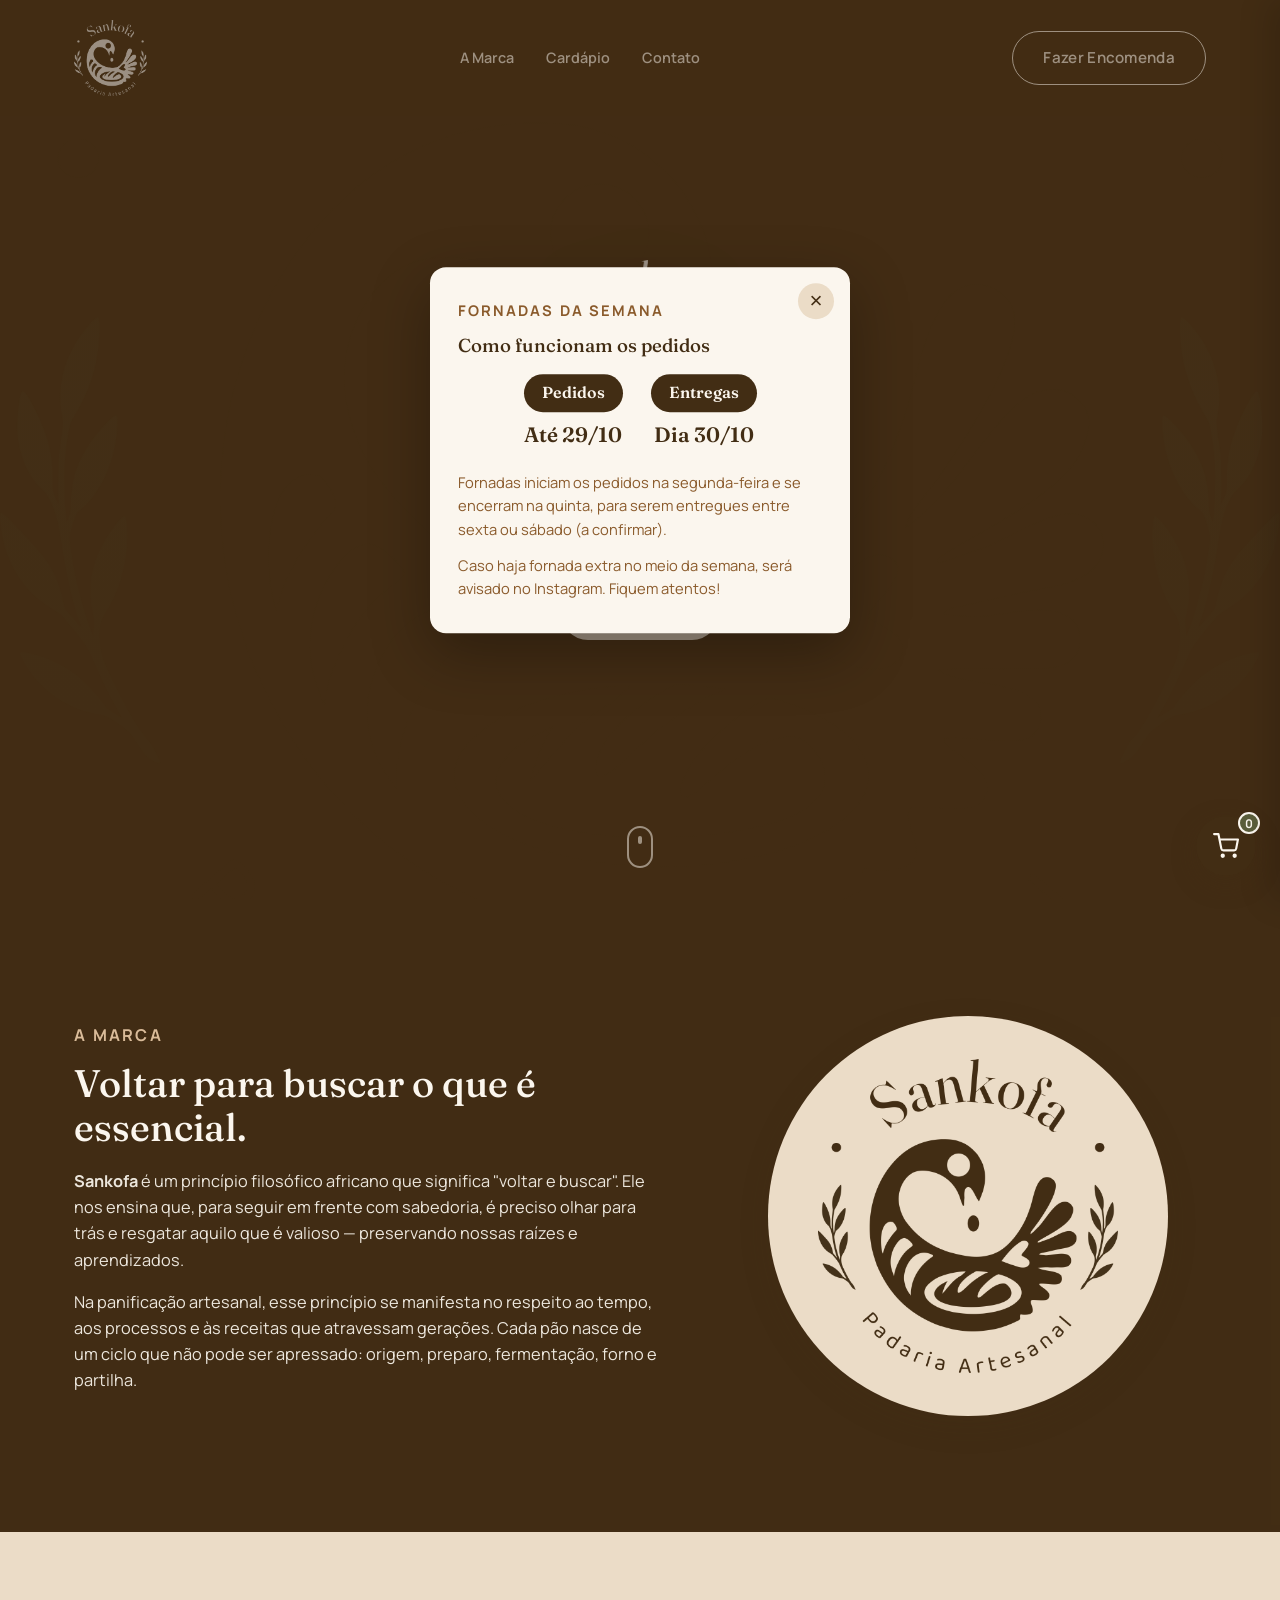
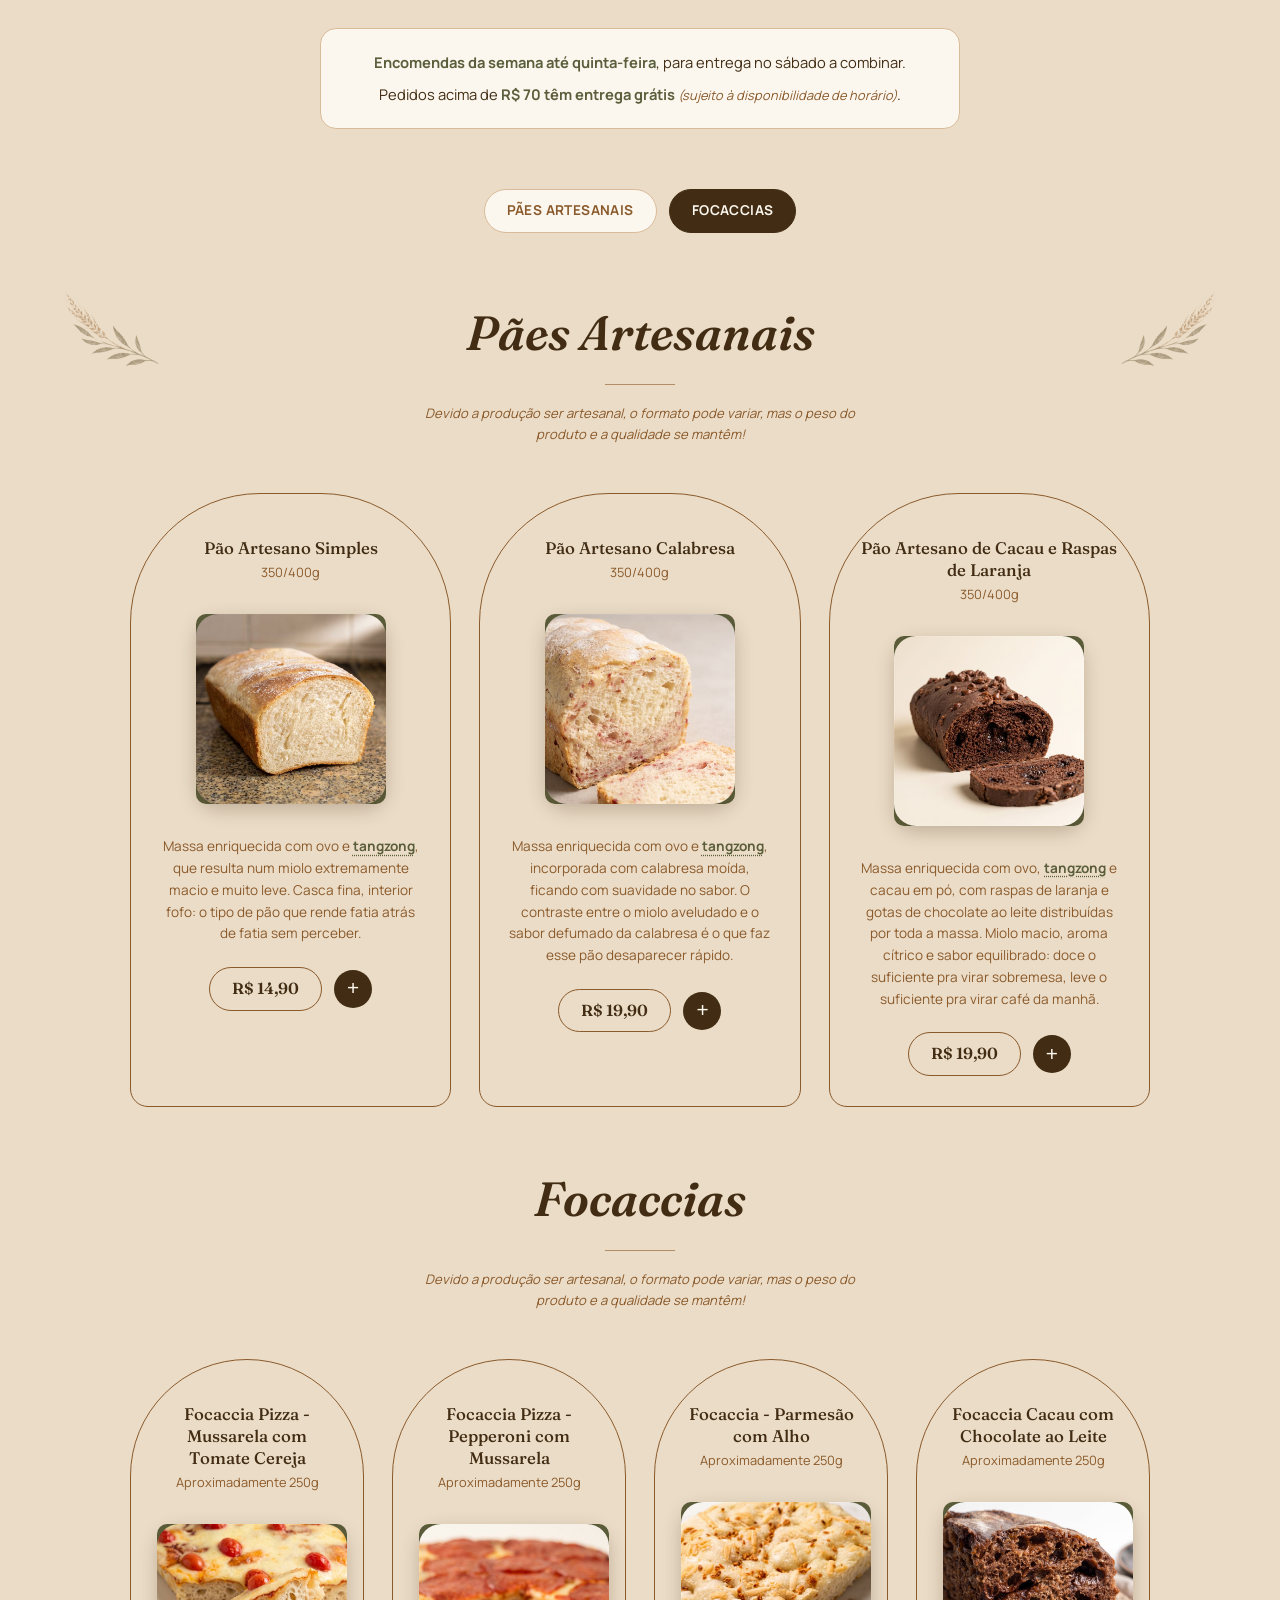
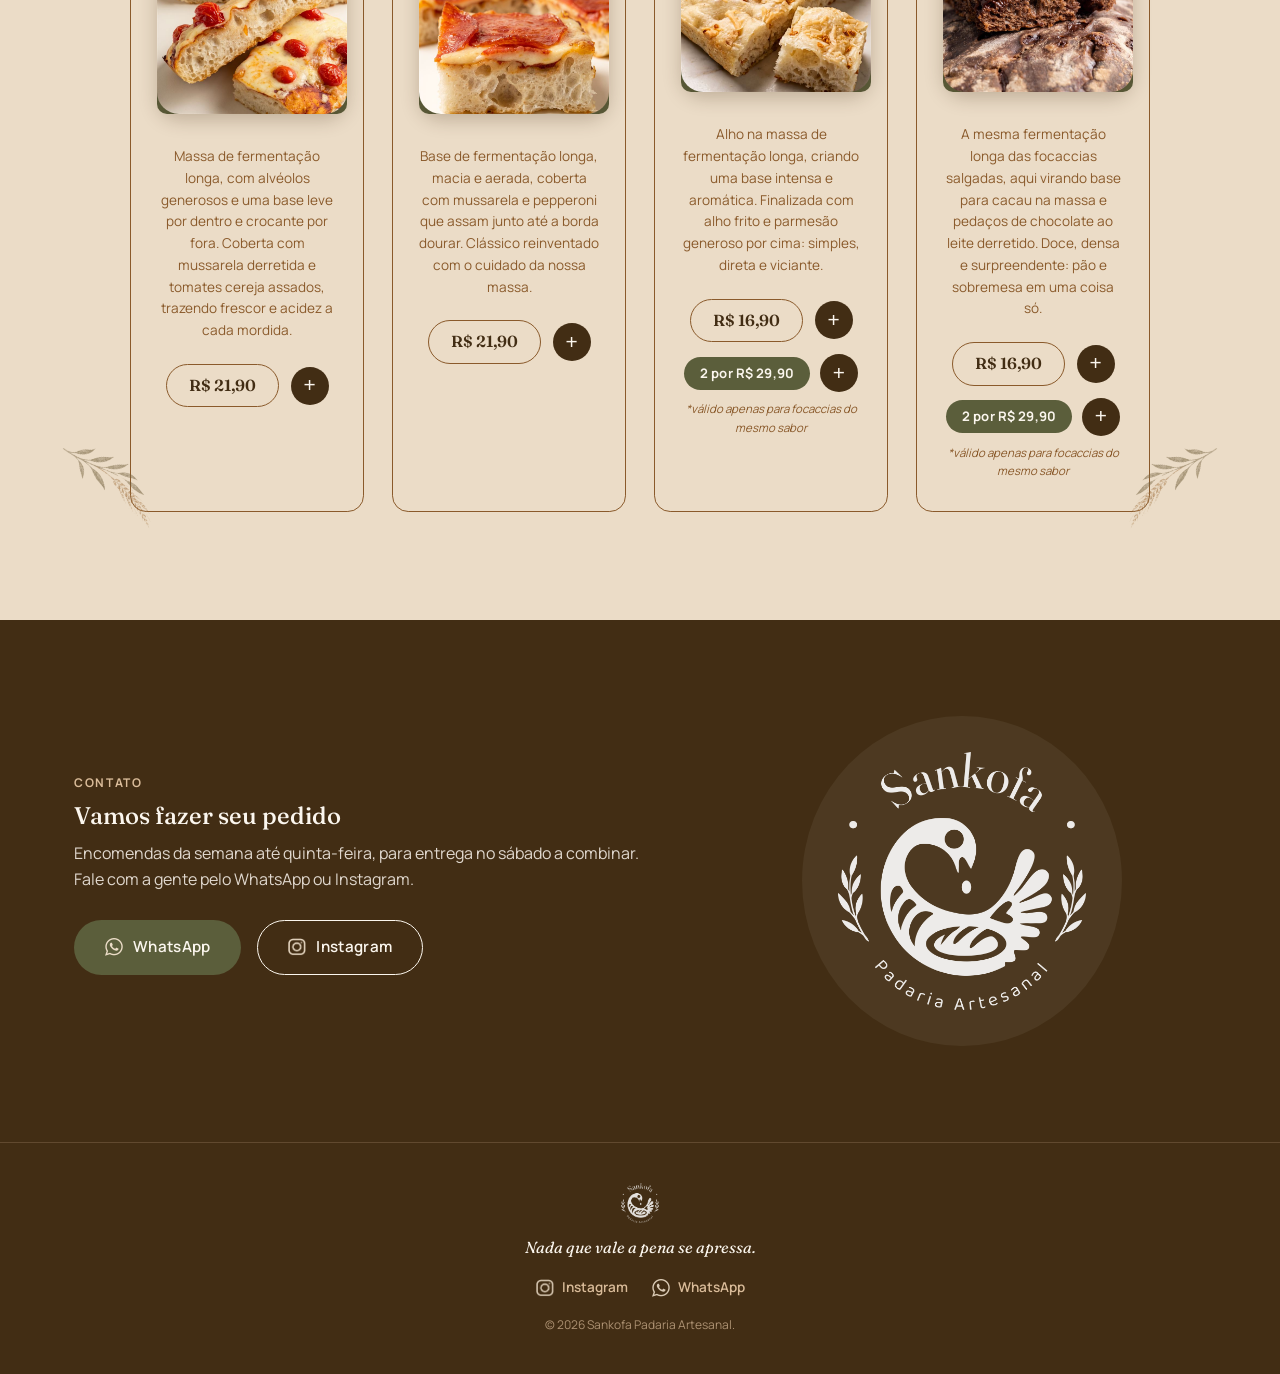
==== commit ad694bfa: "Add background video to the brand section Vertical wheat video plays behind "A Marca" under a dark o" ====
--- a/index.html
+++ b/index.html
@@ -51,6 +51,10 @@
 
   <!-- A MARCA -->
   <section class="section marca" id="marca">
+    <video class="marca-video" id="marcaVideo" muted loop playsinline preload="none" aria-hidden="true">
+      <source src="assets/video/marca-fundo.mp4" type="video/mp4">
+    </video>
+    <div class="marca-overlay"></div>
     <div class="container marca-grid">
       <div class="marca-text">
         <p class="eyebrow">A Marca</p>
--- a/css/style.css
+++ b/css/style.css
@@ -283,19 +283,44 @@
 }
 
 /* ===== A Marca ===== */
+.marca {
+  position: relative;
+  overflow: hidden;
+  background: var(--brown-dark);
+}
+
+.marca-video {
+  position: absolute;
+  inset: 0;
+  width: 100%;
+  height: 100%;
+  object-fit: cover;
+}
+
+.marca-overlay {
+  position: absolute;
+  inset: 0;
+  background: rgba(66, 45, 20, 0.72);
+}
+
 .marca-grid {
+  position: relative;
+  z-index: 1;
   display: grid;
   grid-template-columns: 1.1fr 0.9fr;
   gap: 72px;
   align-items: center;
 }
 
+.marca-text .eyebrow { color: var(--tan); }
+
 .marca-text h2 {
   font-size: clamp(1.8rem, 3vw, 2.4rem);
+  color: var(--paper);
 }
 
 .marca-text p {
-  color: var(--brown-dark);
+  color: rgba(251, 246, 238, 0.92);
   font-size: 1.02rem;
 }
 
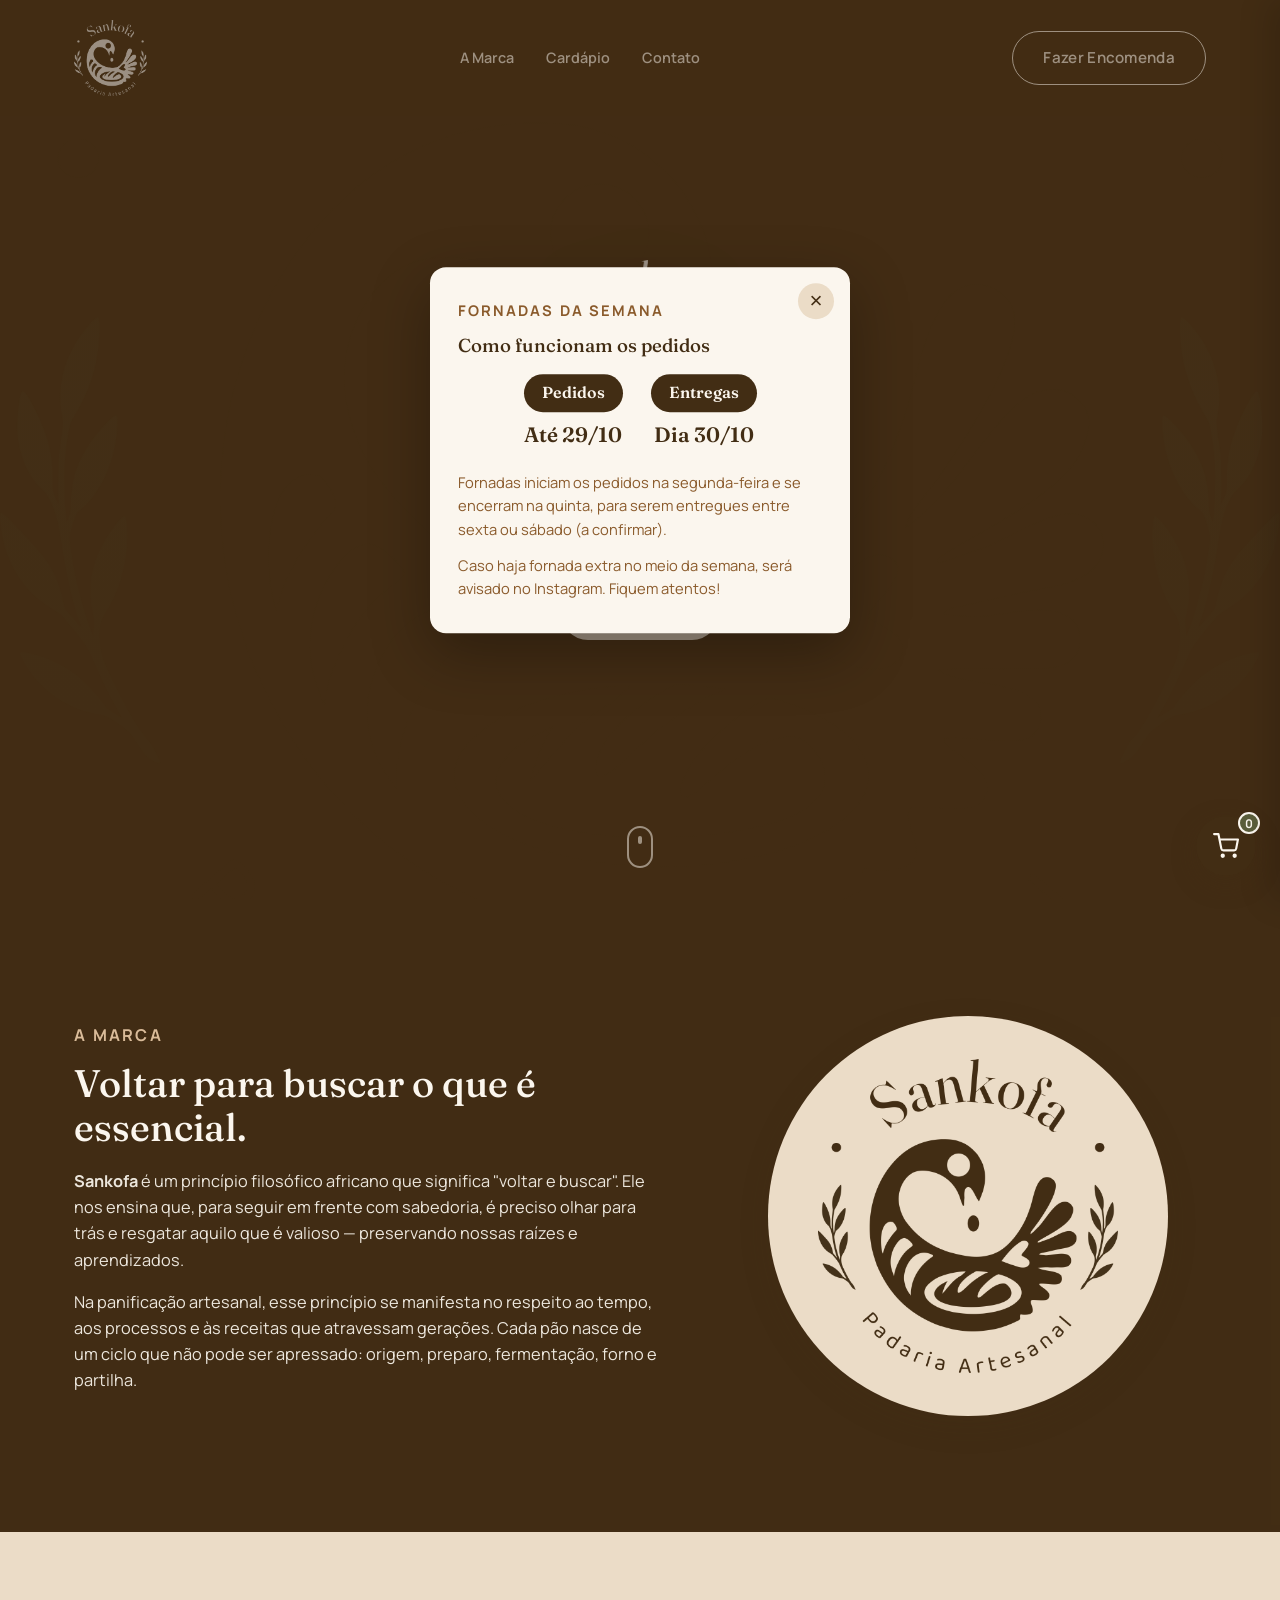
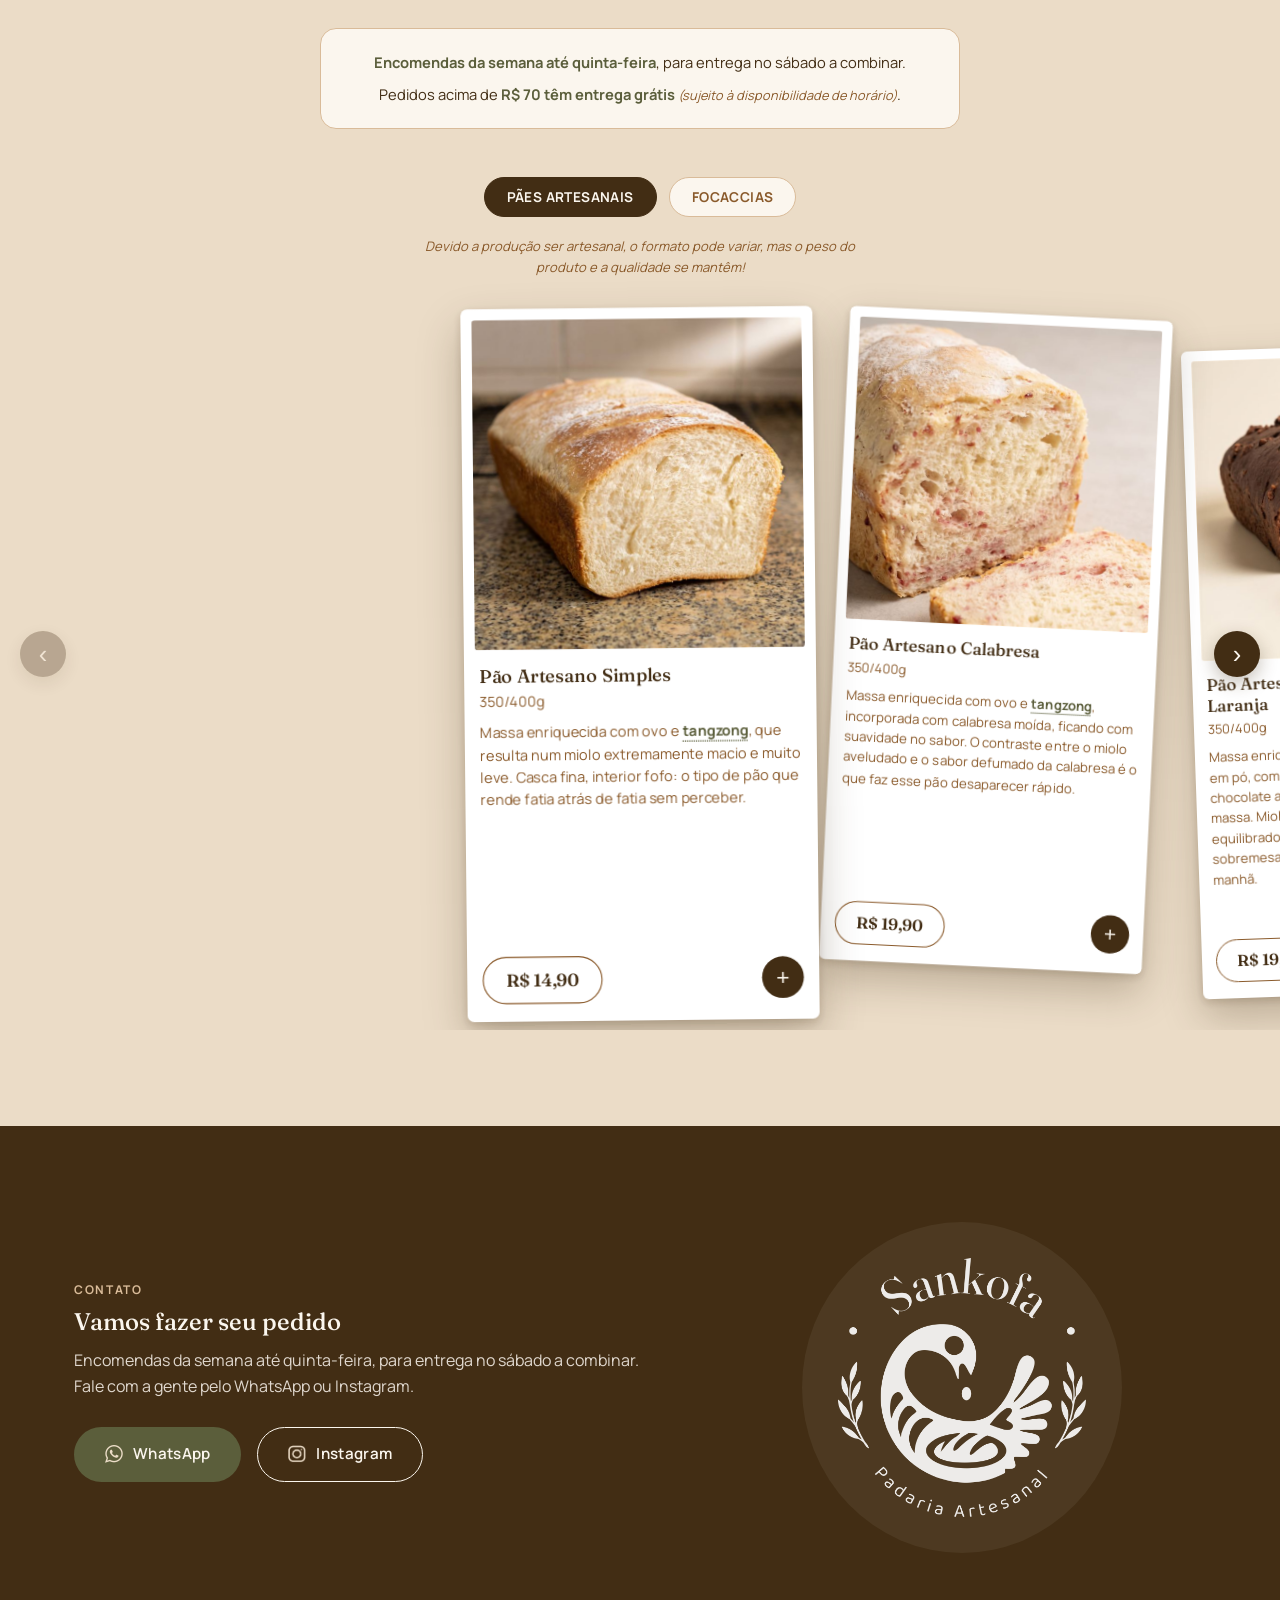
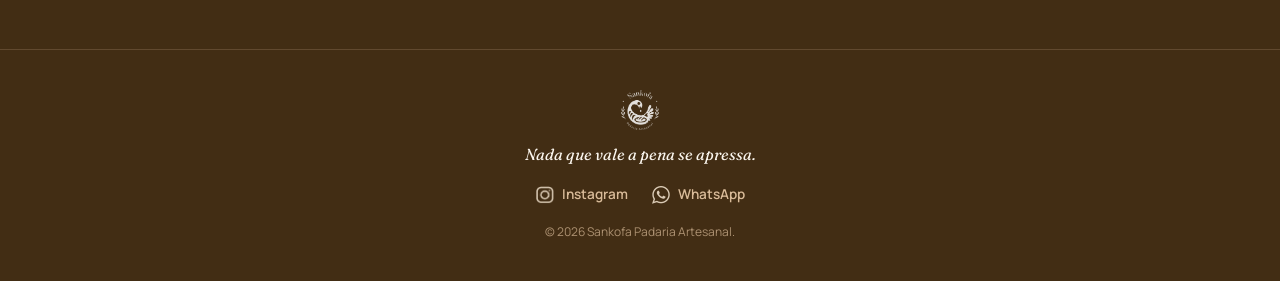
==== commit 2397642b: "Replace the menu grid with a tilted-card product carousel Products are now postcard-style cards in a" ====
--- a/index.html
+++ b/index.html
@@ -79,124 +79,112 @@
       </div>
 
       <div class="cardapio-tabs" id="cardapioTabs">
-        <a href="#cat-paes" class="tab-btn" data-tab="paes">Pães Artesanais</a>
-        <a href="#cat-focaccias" class="tab-btn" data-tab="focaccias">Focaccias</a>
-      </div>
-
-      <!--
-        FOTOS DOS PRODUTOS
-        Cada card usa um círculo com ícone de placeholder (ainda sem foto real).
-        Para colocar a foto: troque a <div class="produto-photo-placeholder">...</div>
-        por <img src="assets/img/produtos/nome-do-arquivo.jpg" alt="Nome do produto">
-        dentro de .produto-photo. Coloque os arquivos em assets/img/produtos/.
-      -->
-      <div class="cardapio-grade">
-        <img src="assets/img/wheat-sprig.png" alt="" class="grade-ornamento orn-tl">
-        <img src="assets/img/wheat-sprig.png" alt="" class="grade-ornamento orn-tr">
-        <img src="assets/img/wheat-sprig.png" alt="" class="grade-ornamento orn-bl">
-        <img src="assets/img/wheat-sprig.png" alt="" class="grade-ornamento orn-br">
-
-        <div class="cardapio-panel" id="cat-paes" data-panel="paes">
-          <div class="categoria-header">
-            <h3 class="categoria-title">Pães Artesanais</h3>
-            <div class="categoria-divider"></div>
-            <p class="categoria-aviso">Devido a produção ser artesanal, o formato pode variar, mas o peso do produto e a qualidade se mantêm!</p>
-          </div>
-          <div class="produtos-grid">
-            <article class="produto-card">
-              <h4>Pão Artesano Simples</h4>
-              <span class="produto-peso">350/400g</span>
-              <div class="produto-photo"><div class="produto-photo-bg-mask"><div class="produto-photo-bg"></div></div><img src="assets/img/produtos/pao-artesano-simples.jpg" alt="Pão Artesano Simples" loading="lazy"></div>
-              <p>Massa enriquecida com ovo e <button class="tangzong-word" type="button" aria-haspopup="dialog">tangzong</button>, que resulta num miolo extremamente macio e muito leve. Casca fina, interior fofo: o tipo de pão que rende fatia atrás de fatia sem perceber.</p>
-              <div class="produto-footer">
-                <span class="produto-preco">R$ 14,90</span>
-                <button class="produto-add" data-id="pao-artesano-simples" data-name="Pão Artesano Simples" data-price="14.90" aria-label="Adicionar Pão Artesano Simples ao carrinho">+</button>
-              </div>
-            </article>
-            <article class="produto-card">
-              <h4>Pão Artesano Calabresa</h4>
-              <span class="produto-peso">350/400g</span>
-              <div class="produto-photo"><div class="produto-photo-bg-mask"><div class="produto-photo-bg"></div></div><img src="assets/img/produtos/pao-artesano-calabresa.jpg" alt="Pão Artesano Calabresa" loading="lazy"></div>
-              <p>Massa enriquecida com ovo e <button class="tangzong-word" type="button" aria-haspopup="dialog">tangzong</button>, incorporada com calabresa moída, ficando com suavidade no sabor. O contraste entre o miolo aveludado e o sabor defumado da calabresa é o que faz esse pão desaparecer rápido.</p>
-              <div class="produto-footer">
-                <span class="produto-preco">R$ 19,90</span>
-                <button class="produto-add" data-id="pao-artesano-calabresa" data-name="Pão Artesano Calabresa" data-price="19.90" aria-label="Adicionar Pão Artesano Calabresa ao carrinho">+</button>
-              </div>
-            </article>
-            <article class="produto-card">
-              <h4>Pão Artesano de Cacau e Raspas de Laranja</h4>
-              <span class="produto-peso">350/400g</span>
-              <div class="produto-photo"><div class="produto-photo-bg-mask"><div class="produto-photo-bg"></div></div><img src="assets/img/produtos/pao-artesano-cacau.jpg" alt="Pão Artesano de Cacau e Raspas de Laranja" loading="lazy"></div>
-              <p>Massa enriquecida com ovo, <button class="tangzong-word" type="button" aria-haspopup="dialog">tangzong</button> e cacau em pó, com raspas de laranja e gotas de chocolate ao leite distribuídas por toda a massa. Miolo macio, aroma cítrico e sabor equilibrado: doce o suficiente pra virar sobremesa, leve o suficiente pra virar café da manhã.</p>
-              <div class="produto-footer">
-                <span class="produto-preco">R$ 19,90</span>
-                <button class="produto-add" data-id="pao-artesano-cacau" data-name="Pão Artesano de Cacau e Raspas de Laranja" data-price="19.90" aria-label="Adicionar Pão Artesano de Cacau e Raspas de Laranja ao carrinho">+</button>
-              </div>
-            </article>
-          </div>
-        </div>
-
-        <div class="cardapio-panel" id="cat-focaccias" data-panel="focaccias">
-          <div class="categoria-header">
-            <h3 class="categoria-title">Focaccias</h3>
-            <div class="categoria-divider"></div>
-            <p class="categoria-aviso">Devido a produção ser artesanal, o formato pode variar, mas o peso do produto e a qualidade se mantêm!</p>
-          </div>
-          <div class="produtos-grid">
-            <article class="produto-card">
-              <h4>Focaccia Pizza - Mussarela com Tomate Cereja</h4>
-              <span class="produto-peso">Aproximadamente 250g</span>
-              <div class="produto-photo"><div class="produto-photo-bg-mask"><div class="produto-photo-bg"></div></div><img src="assets/img/produtos/focaccia-mussarela-tomate.jpg" alt="Focaccia Pizza - Mussarela com Tomate Cereja" loading="lazy"></div>
-              <p>Massa de fermentação longa, com alvéolos generosos e uma base leve por dentro e crocante por fora. Coberta com mussarela derretida e tomates cereja assados, trazendo frescor e acidez a cada mordida.</p>
-              <div class="produto-footer">
-                <span class="produto-preco">R$ 21,90</span>
-                <button class="produto-add" data-id="focaccia-mussarela-tomate" data-name="Focaccia Pizza - Mussarela com Tomate Cereja" data-price="21.90" aria-label="Adicionar Focaccia Pizza Mussarela com Tomate Cereja ao carrinho">+</button>
-              </div>
-            </article>
-            <article class="produto-card">
-              <h4>Focaccia Pizza - Pepperoni com Mussarela</h4>
-              <span class="produto-peso">Aproximadamente 250g</span>
-              <div class="produto-photo"><div class="produto-photo-bg-mask"><div class="produto-photo-bg"></div></div><img src="assets/img/produtos/focaccia-pepperoni-mussarela.jpg" alt="Focaccia Pizza - Pepperoni com Mussarela" loading="lazy"></div>
-              <p>Base de fermentação longa, macia e aerada, coberta com mussarela e pepperoni que assam junto até a borda dourar. Clássico reinventado com o cuidado da nossa massa.</p>
-              <div class="produto-footer">
-                <span class="produto-preco">R$ 21,90</span>
-                <button class="produto-add" data-id="focaccia-pepperoni-mussarela" data-name="Focaccia Pizza - Pepperoni com Mussarela" data-price="21.90" aria-label="Adicionar Focaccia Pizza Pepperoni com Mussarela ao carrinho">+</button>
-              </div>
-            </article>
-            <article class="produto-card">
-              <h4>Focaccia - Parmesão com Alho</h4>
-              <span class="produto-peso">Aproximadamente 250g</span>
-              <div class="produto-photo"><div class="produto-photo-bg-mask"><div class="produto-photo-bg"></div></div><img src="assets/img/produtos/focaccia-parmesao-alho.jpg" alt="Focaccia - Parmesão com Alho" loading="lazy"></div>
-              <p>Alho na massa de fermentação longa, criando uma base intensa e aromática. Finalizada com alho frito e parmesão generoso por cima: simples, direta e viciante.</p>
-              <div class="produto-footer">
-                <span class="produto-preco">R$ 16,90</span>
-                <button class="produto-add" data-id="focaccia-parmesao-alho" data-name="Focaccia - Parmesão com Alho" data-price="16.90" aria-label="Adicionar Focaccia Parmesão com Alho ao carrinho">+</button>
-              </div>
-              <div class="produto-promo-row">
-                <span class="produto-promo">2 por R$ 29,90</span>
-                <button class="produto-add" data-id="focaccia-parmesao-alho-combo" data-name="Focaccia - Parmesão com Alho (2 unidades - combo)" data-price="29.90" aria-label="Adicionar combo 2 Focaccia Parmesão com Alho ao carrinho">+</button>
-              </div>
-              <p class="produto-promo-nota">*válido apenas para focaccias do mesmo sabor</p>
-            </article>
-            <article class="produto-card">
-              <h4>Focaccia Cacau com Chocolate ao Leite</h4>
-              <span class="produto-peso">Aproximadamente 250g</span>
-              <div class="produto-photo"><div class="produto-photo-bg-mask"><div class="produto-photo-bg"></div></div><img src="assets/img/produtos/focaccia-cacau-chocolate.jpg" alt="Focaccia Cacau com Chocolate ao Leite" loading="lazy"></div>
-              <p>A mesma fermentação longa das focaccias salgadas, aqui virando base para cacau na massa e pedaços de chocolate ao leite derretido. Doce, densa e surpreendente: pão e sobremesa em uma coisa só.</p>
-              <div class="produto-footer">
-                <span class="produto-preco">R$ 16,90</span>
-                <button class="produto-add" data-id="focaccia-cacau-chocolate" data-name="Focaccia Cacau com Chocolate ao Leite" data-price="16.90" aria-label="Adicionar Focaccia Cacau com Chocolate ao Leite ao carrinho">+</button>
-              </div>
-              <div class="produto-promo-row">
-                <span class="produto-promo">2 por R$ 29,90</span>
-                <button class="produto-add" data-id="focaccia-cacau-chocolate-combo" data-name="Focaccia Cacau com Chocolate ao Leite (2 unidades - combo)" data-price="29.90" aria-label="Adicionar combo 2 Focaccia Cacau com Chocolate ao Leite ao carrinho">+</button>
-              </div>
-              <p class="produto-promo-nota">*válido apenas para focaccias do mesmo sabor</p>
-            </article>
-          </div>
-        </div>
-
-      </div>
+        <button type="button" class="tab-btn active" data-cat="paes">Pães Artesanais</button>
+        <button type="button" class="tab-btn" data-cat="focaccias">Focaccias</button>
+      </div>
+
+      <p class="categoria-aviso">Devido a produção ser artesanal, o formato pode variar, mas o peso do produto e a qualidade se mantêm!</p>
+    </div>
+
+    <div class="carrossel">
+      <button class="carrossel-seta carrossel-prev" id="carrosselPrev" type="button" aria-label="Produto anterior">‹</button>
+      <div class="carrossel-track" id="carrosselTrack" tabindex="0" aria-label="Produtos do cardápio">
+        <article class="produto-card" data-cat="paes" data-rot="-4" data-y="10" data-bg="#EBDCC7">
+          <img class="produto-img" src="assets/img/produtos/pao-artesano-simples.jpg" alt="Pão Artesano Simples" loading="lazy">
+          <h4>Pão Artesano Simples</h4>
+          <span class="produto-peso">350/400g</span>
+          <p class="produto-desc">Massa enriquecida com ovo e <button class="tangzong-word" type="button" aria-haspopup="dialog">tangzong</button>, que resulta num miolo extremamente macio e muito leve. Casca fina, interior fofo: o tipo de pão que rende fatia atrás de fatia sem perceber.</p>
+          <div class="produto-bottom">
+            <div class="produto-footer">
+              <span class="produto-preco">R$ 14,90</span>
+              <button class="produto-add" data-id="pao-artesano-simples" data-name="Pão Artesano Simples" data-price="14.90" aria-label="Adicionar Pão Artesano Simples ao carrinho">+</button>
+            </div>
+          </div>
+        </article>
+        <article class="produto-card" data-cat="paes" data-rot="3" data-y="-14" data-bg="#E9CFC0">
+          <img class="produto-img" src="assets/img/produtos/pao-artesano-calabresa.jpg" alt="Pão Artesano Calabresa" loading="lazy">
+          <h4>Pão Artesano Calabresa</h4>
+          <span class="produto-peso">350/400g</span>
+          <p class="produto-desc">Massa enriquecida com ovo e <button class="tangzong-word" type="button" aria-haspopup="dialog">tangzong</button>, incorporada com calabresa moída, ficando com suavidade no sabor. O contraste entre o miolo aveludado e o sabor defumado da calabresa é o que faz esse pão desaparecer rápido.</p>
+          <div class="produto-bottom">
+            <div class="produto-footer">
+              <span class="produto-preco">R$ 19,90</span>
+              <button class="produto-add" data-id="pao-artesano-calabresa" data-name="Pão Artesano Calabresa" data-price="19.90" aria-label="Adicionar Pão Artesano Calabresa ao carrinho">+</button>
+            </div>
+          </div>
+        </article>
+        <article class="produto-card" data-cat="paes" data-rot="-2" data-y="16" data-bg="#D9BB99">
+          <img class="produto-img" src="assets/img/produtos/pao-artesano-cacau.jpg" alt="Pão Artesano de Cacau e Raspas de Laranja" loading="lazy">
+          <h4>Pão Artesano de Cacau e Raspas de Laranja</h4>
+          <span class="produto-peso">350/400g</span>
+          <p class="produto-desc">Massa enriquecida com ovo, <button class="tangzong-word" type="button" aria-haspopup="dialog">tangzong</button> e cacau em pó, com raspas de laranja e gotas de chocolate ao leite distribuídas por toda a massa. Miolo macio, aroma cítrico e sabor equilibrado: doce o suficiente pra virar sobremesa, leve o suficiente pra virar café da manhã.</p>
+          <div class="produto-bottom">
+            <div class="produto-footer">
+              <span class="produto-preco">R$ 19,90</span>
+              <button class="produto-add" data-id="pao-artesano-cacau" data-name="Pão Artesano de Cacau e Raspas de Laranja" data-price="19.90" aria-label="Adicionar Pão Artesano de Cacau e Raspas de Laranja ao carrinho">+</button>
+            </div>
+          </div>
+        </article>
+        <article class="produto-card" data-cat="focaccias" data-rot="5" data-y="-10" data-bg="#EBD3B5">
+          <img class="produto-img" src="assets/img/produtos/focaccia-mussarela-tomate.jpg" alt="Focaccia Pizza - Mussarela com Tomate Cereja" loading="lazy">
+          <h4>Focaccia Pizza - Mussarela com Tomate Cereja</h4>
+          <span class="produto-peso">Aproximadamente 250g</span>
+          <p class="produto-desc">Massa de fermentação longa, com alvéolos generosos e uma base leve por dentro e crocante por fora. Coberta com mussarela derretida e tomates cereja assados, trazendo frescor e acidez a cada mordida.</p>
+          <div class="produto-bottom">
+            <div class="produto-footer">
+              <span class="produto-preco">R$ 21,90</span>
+              <button class="produto-add" data-id="focaccia-mussarela-tomate" data-name="Focaccia Pizza - Mussarela com Tomate Cereja" data-price="21.90" aria-label="Adicionar Focaccia Pizza - Mussarela com Tomate Cereja ao carrinho">+</button>
+            </div>
+          </div>
+        </article>
+        <article class="produto-card" data-cat="focaccias" data-rot="-3" data-y="12" data-bg="#E6C4A4">
+          <img class="produto-img" src="assets/img/produtos/focaccia-pepperoni-mussarela.jpg" alt="Focaccia Pizza - Pepperoni com Mussarela" loading="lazy">
+          <h4>Focaccia Pizza - Pepperoni com Mussarela</h4>
+          <span class="produto-peso">Aproximadamente 250g</span>
+          <p class="produto-desc">Base de fermentação longa, macia e aerada, coberta com mussarela e pepperoni que assam junto até a borda dourar. Clássico reinventado com o cuidado da nossa massa.</p>
+          <div class="produto-bottom">
+            <div class="produto-footer">
+              <span class="produto-preco">R$ 21,90</span>
+              <button class="produto-add" data-id="focaccia-pepperoni-mussarela" data-name="Focaccia Pizza - Pepperoni com Mussarela" data-price="21.90" aria-label="Adicionar Focaccia Pizza - Pepperoni com Mussarela ao carrinho">+</button>
+            </div>
+          </div>
+        </article>
+        <article class="produto-card" data-cat="focaccias" data-rot="4" data-y="-12" data-bg="#CFD2B0">
+          <img class="produto-img" src="assets/img/produtos/focaccia-parmesao-alho.jpg" alt="Focaccia - Parmesão com Alho" loading="lazy">
+          <h4>Focaccia - Parmesão com Alho</h4>
+          <span class="produto-peso">Aproximadamente 250g</span>
+          <p class="produto-desc">Alho na massa de fermentação longa, criando uma base intensa e aromática. Finalizada com alho frito e parmesão generoso por cima: simples, direta e viciante.</p>
+          <div class="produto-bottom">
+            <div class="produto-footer">
+              <span class="produto-preco">R$ 16,90</span>
+              <button class="produto-add" data-id="focaccia-parmesao-alho" data-name="Focaccia - Parmesão com Alho" data-price="16.90" aria-label="Adicionar Focaccia - Parmesão com Alho ao carrinho">+</button>
+            </div>
+            <div class="produto-promo-row">
+              <span class="produto-promo">2 por R$ 29,90</span>
+              <button class="produto-add" data-id="focaccia-parmesao-alho-combo" data-name="Focaccia - Parmesão com Alho (2 unidades - combo)" data-price="29.90" aria-label="Adicionar combo 2 Focaccia - Parmesão com Alho ao carrinho">+</button>
+            </div>
+            <p class="produto-promo-nota">*válido apenas para focaccias do mesmo sabor</p>
+          </div>
+        </article>
+        <article class="produto-card" data-cat="focaccias" data-rot="-5" data-y="8" data-bg="#D8C2AE">
+          <img class="produto-img" src="assets/img/produtos/focaccia-cacau-chocolate.jpg" alt="Focaccia Cacau com Chocolate ao Leite" loading="lazy">
+          <h4>Focaccia Cacau com Chocolate ao Leite</h4>
+          <span class="produto-peso">Aproximadamente 250g</span>
+          <p class="produto-desc">A mesma fermentação longa das focaccias salgadas, aqui virando base para cacau na massa e pedaços de chocolate ao leite derretido. Doce, densa e surpreendente: pão e sobremesa em uma coisa só.</p>
+          <div class="produto-bottom">
+            <div class="produto-footer">
+              <span class="produto-preco">R$ 16,90</span>
+              <button class="produto-add" data-id="focaccia-cacau-chocolate" data-name="Focaccia Cacau com Chocolate ao Leite" data-price="16.90" aria-label="Adicionar Focaccia Cacau com Chocolate ao Leite ao carrinho">+</button>
+            </div>
+            <div class="produto-promo-row">
+              <span class="produto-promo">2 por R$ 29,90</span>
+              <button class="produto-add" data-id="focaccia-cacau-chocolate-combo" data-name="Focaccia Cacau com Chocolate ao Leite (2 unidades - combo)" data-price="29.90" aria-label="Adicionar combo 2 Focaccia Cacau com Chocolate ao Leite ao carrinho">+</button>
+            </div>
+            <p class="produto-promo-nota">*válido apenas para focaccias do mesmo sabor</p>
+          </div>
+        </article>
+      </div>
+      <button class="carrossel-seta carrossel-next" id="carrosselNext" type="button" aria-label="Próximo produto">›</button>
     </div>
   </section>
 
--- a/css/style.css
+++ b/css/style.css
@@ -347,7 +347,9 @@
 
 /* ===== Cardápio ===== */
 .cardapio {
-  background: var(--cream);
+  background: var(--bg, var(--cream));
+  transition: background 0.7s ease;
+  overflow: hidden;
 }
 
 .cardapio-info {
@@ -373,18 +375,11 @@
 }
 
 .cardapio-tabs {
-  position: sticky;
-  top: 100px;
-  z-index: 10;
   display: flex;
   justify-content: center;
   gap: 12px;
   flex-wrap: wrap;
-  margin-bottom: 3rem;
-  padding: 12px;
-  background: rgba(235, 220, 199, 0.9);
-  backdrop-filter: blur(6px);
-  border-radius: 100px;
+  margin-bottom: 1.2rem;
 }
 
 .tab-btn {
@@ -409,103 +404,124 @@
   color: var(--paper);
 }
 
-.cardapio-panel {
-  scroll-margin-top: 175px;
-  margin-bottom: 4rem;
-}
-.cardapio-panel:last-child {
-  margin-bottom: 0;
-}
-
-/* Grade de produtos (cards com foto) */
-.cardapio-grade {
-  position: relative;
-  padding: 12px 56px;
-}
-
-.grade-ornamento {
-  position: absolute;
-  width: 70px;
-  opacity: 0.55;
-  z-index: 1;
-}
-.orn-tl { top: -20px; left: 0; transform: rotate(-25deg) scaleX(-1); }
-.orn-tr { top: -20px; right: 0; transform: rotate(25deg); }
-.orn-bl { bottom: -20px; left: 0; transform: rotate(160deg) scaleX(-1); }
-.orn-br { bottom: -20px; right: 0; transform: rotate(-160deg); }
-
-.categoria-header {
-  text-align: center;
-  margin-bottom: 3rem;
-}
-
-.categoria-title {
-  font-style: italic;
-  font-weight: 600;
-  font-size: clamp(2rem, 4.5vw, 3rem);
-}
-
-.categoria-divider {
-  width: 70px;
-  height: 1px;
-  background: var(--brown-mid);
-  margin: 14px auto 0;
-  opacity: 0.6;
-}
-
 .categoria-aviso {
   max-width: 480px;
-  margin: 18px auto 0;
+  margin: 0 auto;
+  text-align: center;
   font-size: 0.82rem;
   font-style: italic;
   color: var(--brown-mid);
 }
 
-.produtos-grid {
-  display: grid;
-  grid-template-columns: repeat(auto-fit, minmax(220px, 1fr));
-  gap: 28px;
-}
+/* Carrossel de produtos */
+.carrossel {
+  position: relative;
+}
+
+.carrossel-track {
+  display: flex;
+  align-items: stretch;
+  gap: 36px;
+  overflow-x: auto;
+  padding: 52px calc(50% - 160px);
+  scroll-snap-type: x mandatory;
+  scrollbar-width: none;
+  cursor: grab;
+  outline: none;
+}
+.carrossel-track::-webkit-scrollbar { display: none; }
+.carrossel-track.dragging { cursor: grabbing; scroll-snap-type: none; }
+
+.carrossel-seta {
+  position: absolute;
+  top: 50%;
+  transform: translateY(-50%);
+  z-index: 5;
+  width: 46px;
+  height: 46px;
+  border-radius: 50%;
+  border: none;
+  background: var(--brown-dark);
+  color: var(--paper);
+  font-size: 1.6rem;
+  line-height: 1;
+  cursor: pointer;
+  box-shadow: 0 6px 18px rgba(66, 45, 20, 0.3);
+  transition: opacity 0.2s ease, background 0.2s ease;
+}
+.carrossel-seta:hover { background: var(--olive); }
+.carrossel-seta:disabled { opacity: 0.3; cursor: default; background: var(--brown-dark); }
+.carrossel-prev { left: 20px; }
+.carrossel-next { right: 20px; }
 
 .produto-card {
-  border: 1.5px solid var(--brown-mid);
-  border-radius: 130px 130px 18px 18px;
-  padding: 44px 26px 30px;
-  text-align: center;
+  position: relative;
+  display: flex;
+  flex-direction: column;
+  flex: 0 0 320px;
+  scroll-snap-align: center;
+  background: #fff;
+  padding: 10px 10px 16px;
+  border-radius: 6px;
+  box-shadow: 0 18px 40px rgba(66, 45, 20, 0.28), 0 3px 8px rgba(66, 45, 20, 0.18);
+  text-align: left;
+  user-select: none;
+  transition: translate 0.35s cubic-bezier(.2,.8,.2,1), box-shadow 0.35s ease;
+  will-change: rotate, scale;
+}
+.produto-card:hover {
+  translate: 0 -12px;
+  box-shadow: 0 28px 50px rgba(66, 45, 20, 0.34), 0 4px 10px rgba(66, 45, 20, 0.2);
+}
+
+.produto-img {
+  display: block;
+  width: 100%;
+  aspect-ratio: 1 / 1;
+  object-fit: cover;
+  border-radius: 3px;
+  pointer-events: none;
+  -webkit-user-drag: none;
 }
 
 .produto-card h4 {
+  margin: 14px 4px 2px;
   font-size: 1.05rem;
-  line-height: 1.3;
-  margin-bottom: 2px;
+  line-height: 1.25;
 }
 
 .produto-peso {
   display: block;
+  margin: 0 4px;
   font-size: 0.8rem;
   color: var(--brown-mid);
-  margin-bottom: 0;
-}
-
-.produto-card p:not(.produto-promo):not(.produto-promo-nota) {
-  font-size: 0.85rem;
-  color: var(--brown-mid);
-  margin-bottom: 22px;
+}
+
+.produto-desc {
+  margin: 8px 4px 14px;
+  font-size: 0.82rem;
+  line-height: 1.55;
+  color: var(--brown-mid);
+}
+
+.produto-bottom {
+  margin-top: auto;
 }
 
 .produto-footer {
   display: flex;
   align-items: center;
-  justify-content: center;
+  justify-content: space-between;
   gap: 12px;
+  margin: 0 4px;
 }
 
 .produto-promo-row {
   display: flex;
   align-items: center;
-  justify-content: center;
+  justify-content: space-between;
   gap: 10px;
-  margin: 12px 0 0;
+  margin: 12px 4px 0;
 }
 
 .produto-promo {
@@ -520,7 +536,7 @@
 }
 
 .produto-promo-nota {
-  margin: 8px 0 0;
+  margin: 8px 4px 0;
   font-size: 0.72rem;
   font-style: italic;
   color: var(--brown-mid);
@@ -530,7 +546,7 @@
   display: inline-block;
   border: 1.5px solid var(--brown-mid);
   border-radius: 100px;
-  padding: 8px 22px;
+  padding: 8px 20px;
   font-family: var(--font-display);
   font-weight: 600;
   color: var(--brown-dark);
@@ -551,13 +567,6 @@
 }
 .produto-add:hover { background: var(--olive); }
 .produto-add:active { transform: scale(0.92); }
-
-.produto-photo {
-  position: relative;
-  width: 190px;
-  height: 190px;
-  margin: 32px auto;
-}
 
 .tangzong-word {
   display: inline;
@@ -643,64 +652,6 @@
   color: var(--brown-dark);
 }
 
-.produto-photo-bg-mask {
-  position: absolute;
-  top: 50%;
-  left: 50%;
-  width: 220px;
-  height: 220px;
-  transform: translate(-50%, -50%);
-  border-radius: 28px;
-  overflow: hidden;
-  z-index: 0;
-}
-
-.produto-photo-bg {
-  position: absolute;
-  top: 50%;
-  left: 50%;
-  width: 190px;
-  height: 190px;
-  background: var(--olive);
-  border-radius: 10px;
-  transform: translate(-50%, -50%);
-  animation: girar 16s linear infinite;
-}
-
-@keyframes girar {
-  from { transform: translate(-50%, -50%) rotate(0deg); }
-  to { transform: translate(-50%, -50%) rotate(360deg); }
-}
-
-.produto-photo img:not(.produto-photo-bg) {
-  position: relative;
-  z-index: 1;
-  width: 100%;
-  height: 100%;
-  object-fit: cover;
-  border-radius: 22px;
-  box-shadow: 0 6px 18px rgba(66,45,20,0.25);
-}
-
-.produto-photo-placeholder {
-  position: relative;
-  z-index: 1;
-  width: 100%;
-  height: 100%;
-  border-radius: 22px;
-  background: linear-gradient(135deg, var(--tan), var(--brown-mid));
-  display: flex;
-  align-items: center;
-  justify-content: center;
-  box-shadow: 0 6px 18px rgba(66,45,20,0.25);
-}
-.produto-photo-placeholder svg {
-  width: 50%;
-  height: 50%;
-  fill: var(--paper);
-  opacity: 0.85;
-}
-
 /* ===== Contato ===== */
 .contato {
   background: var(--brown-dark);
@@ -1022,6 +973,10 @@
 }
 
 /* ===== Responsive ===== */
+@media (max-width: 1000px) {
+  .carrossel-seta { display: none; }
+}
+
 @media (max-width: 900px) {
   .marca-grid,
   .contato-grid {
@@ -1053,8 +1008,8 @@
 
   .section { padding: 64px 0; }
 
-  .cardapio-grade { padding: 12px 8px; }
-  .grade-ornamento { width: 44px; opacity: 0.4; }
+  .carrossel-track { padding-inline: calc(50% - 130px); gap: 24px; }
+  .produto-card { flex-basis: 260px; }
 
   /* Abas do cardápio viram um rodapé fixo no mobile enquanto a seção estiver na tela */
   .cardapio-tabs {
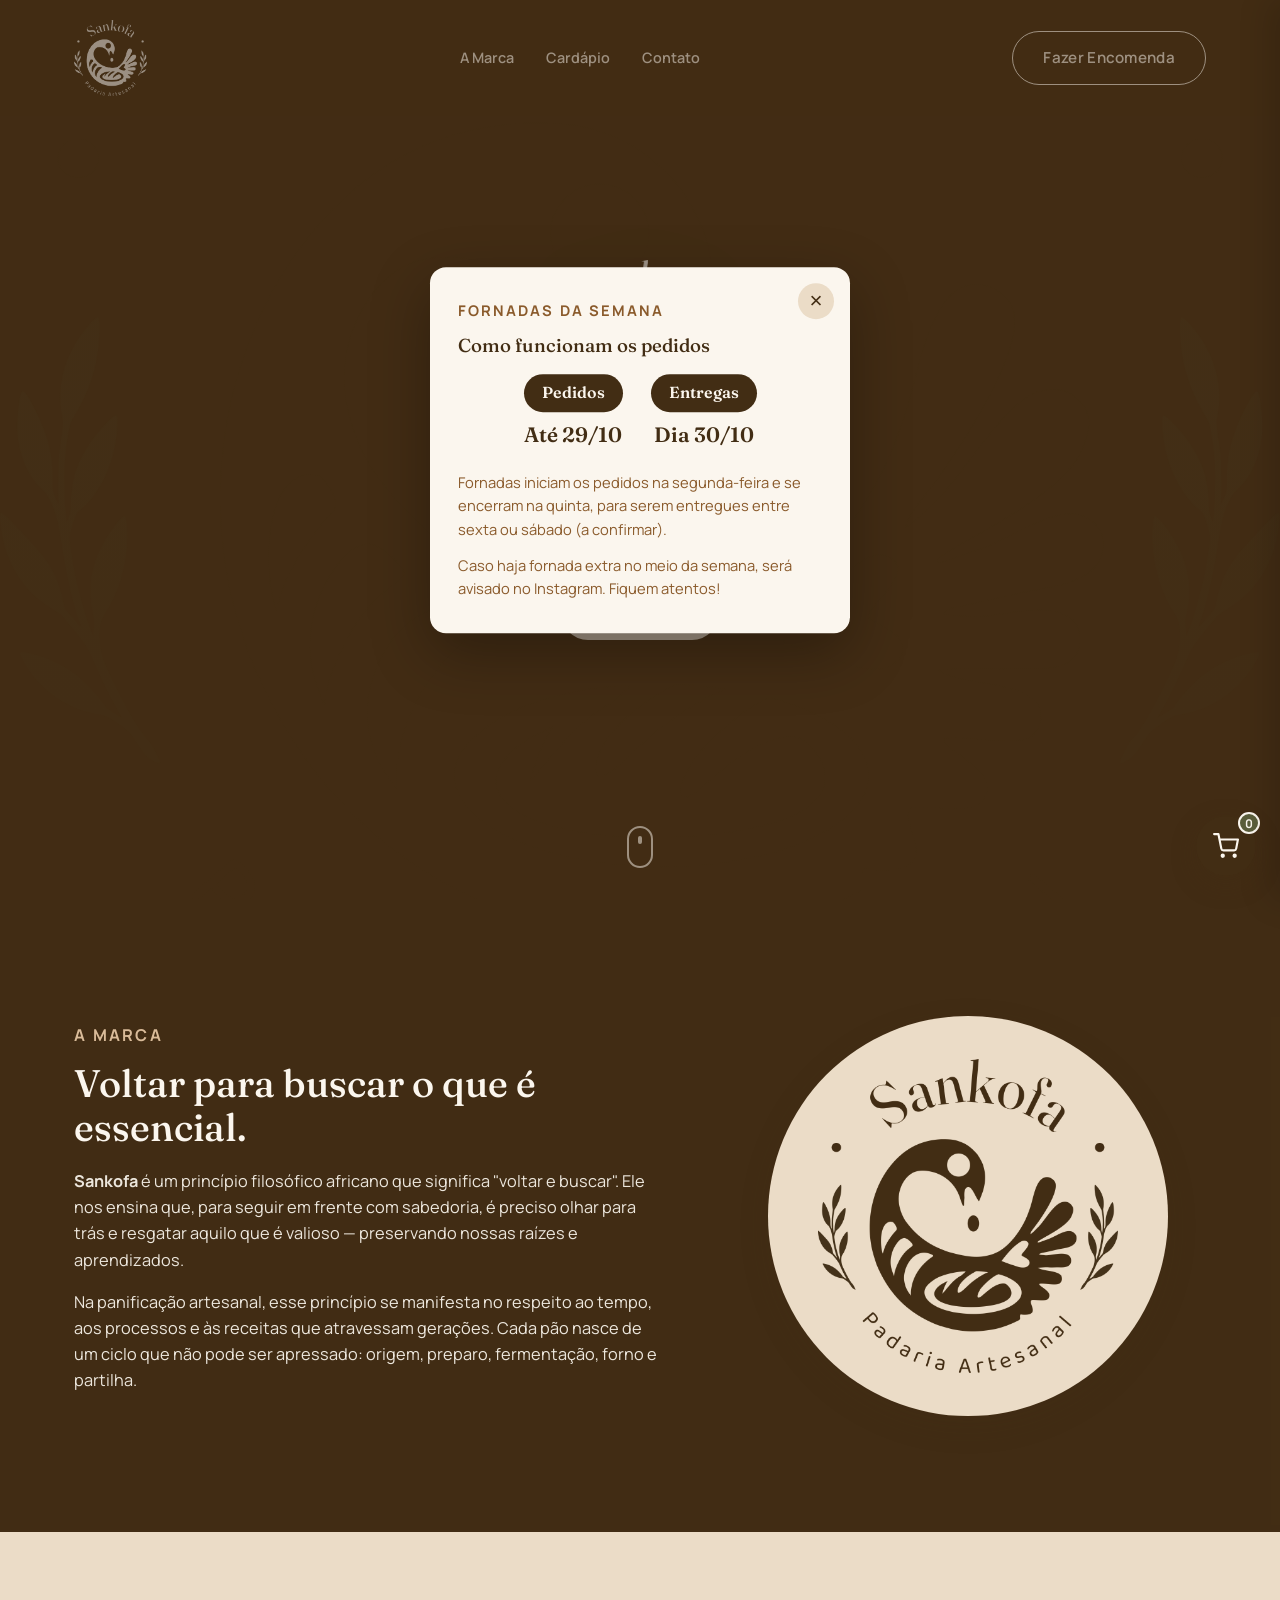
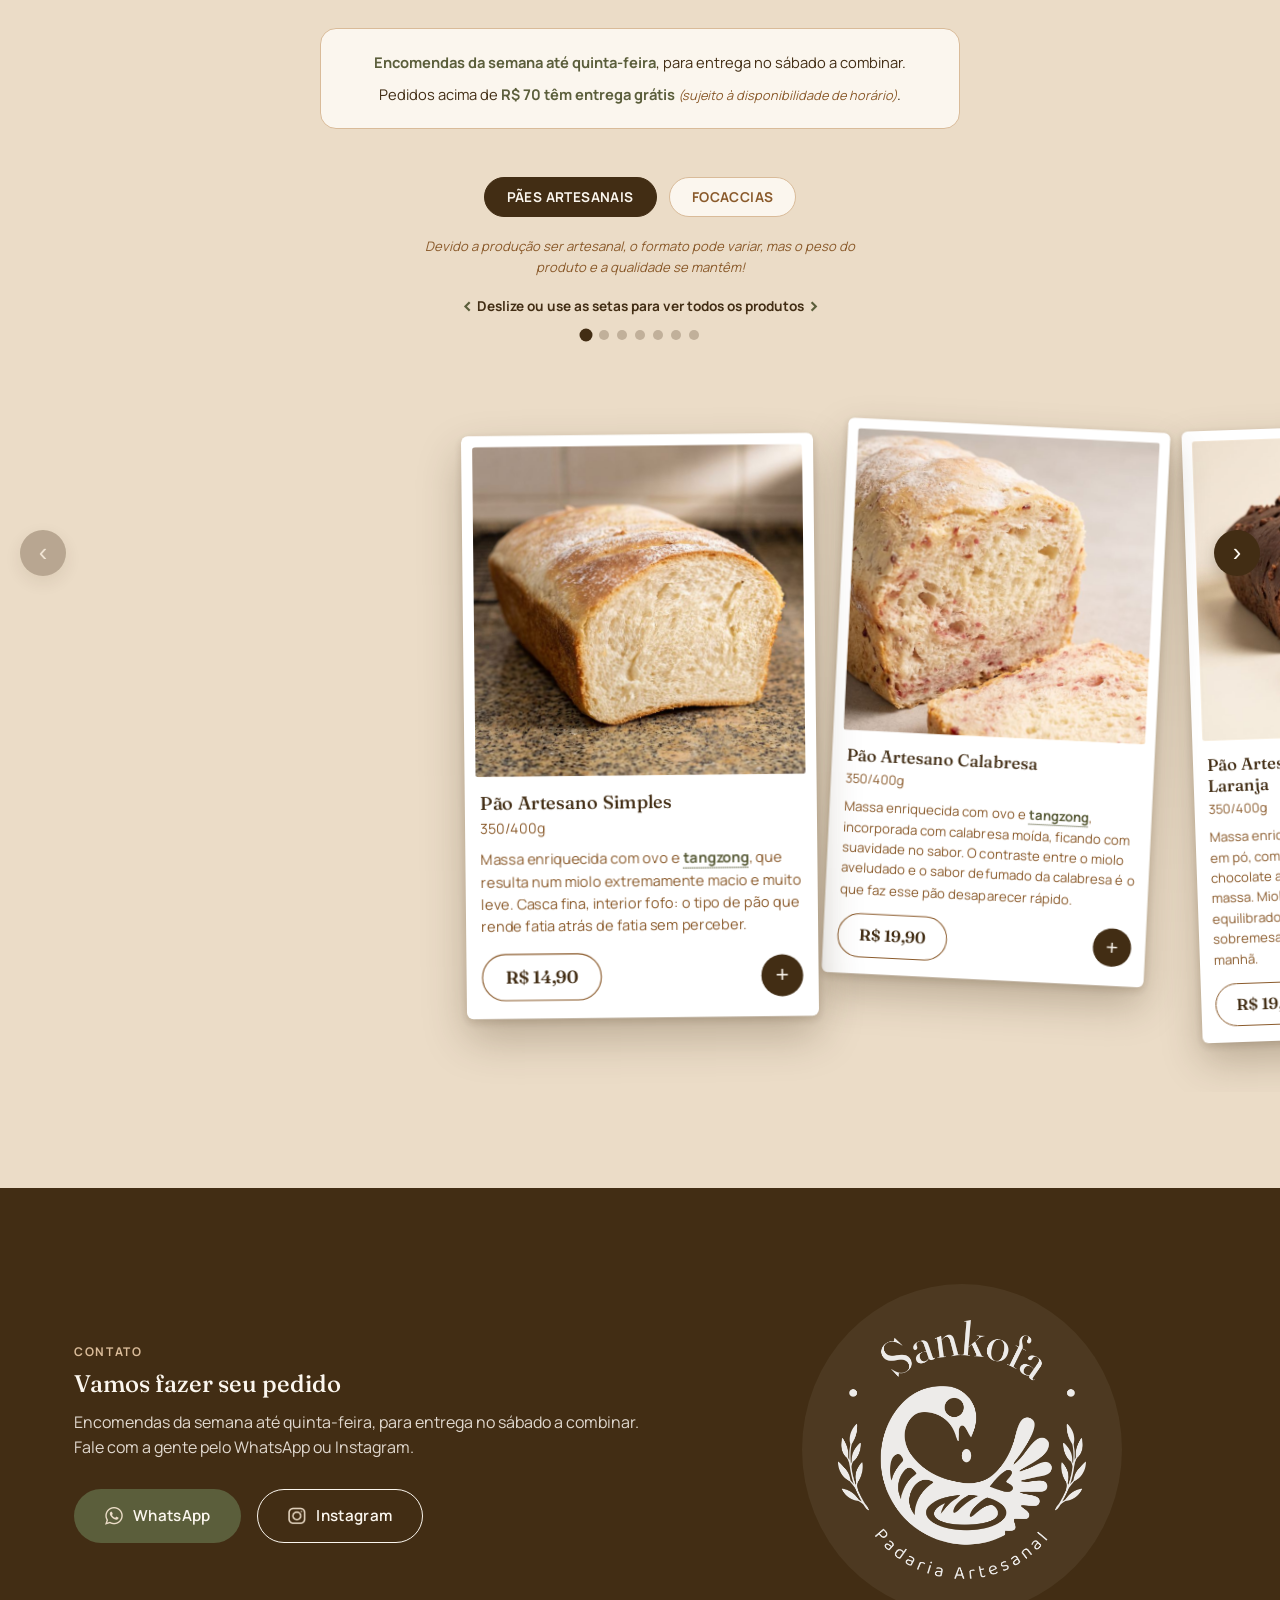
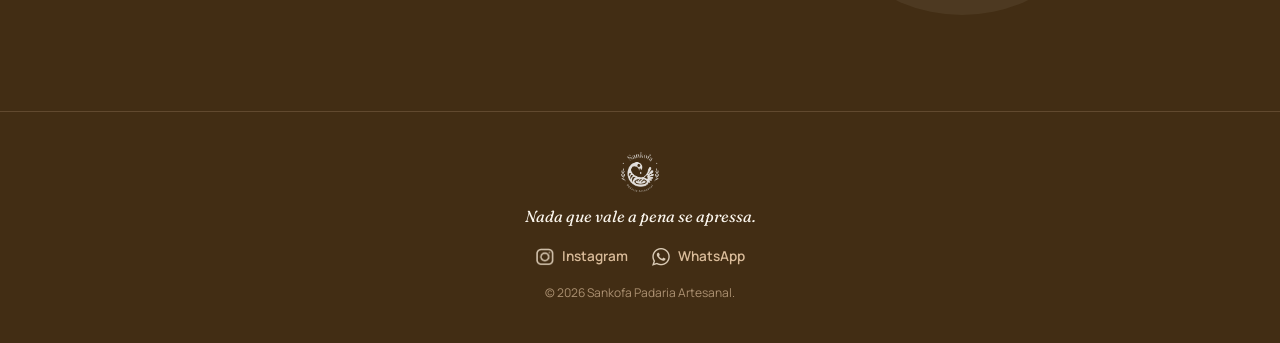
==== commit e449a5d2: "Make carousel navigation obvious; let cards size to their content Arrows now show at every screen si" ====
--- a/index.html
+++ b/index.html
@@ -84,6 +84,9 @@
       </div>
 
       <p class="categoria-aviso">Devido a produção ser artesanal, o formato pode variar, mas o peso do produto e a qualidade se mantêm!</p>
+
+      <p class="carrossel-dica"><span aria-hidden="true">‹</span> Deslize ou use as setas para ver todos os produtos <span aria-hidden="true">›</span></p>
+      <div class="carrossel-dots" id="carrosselDots" aria-hidden="true"></div>
     </div>
 
     <div class="carrossel">
--- a/css/style.css
+++ b/css/style.css
@@ -418,9 +418,36 @@
   position: relative;
 }
 
+.carrossel-dica {
+  margin: 18px 0 0;
+  text-align: center;
+  font-size: 0.85rem;
+  font-weight: 700;
+  color: var(--brown-dark);
+}
+.carrossel-dica span { font-size: 1.3rem; line-height: 0; vertical-align: -2px; color: var(--olive); }
+
+.carrossel-dots {
+  display: flex;
+  justify-content: center;
+  gap: 8px;
+  margin-top: 12px;
+}
+.carrossel-dot {
+  width: 10px;
+  height: 10px;
+  padding: 0;
+  border: none;
+  border-radius: 50%;
+  background: rgba(66, 45, 20, 0.25);
+  cursor: pointer;
+  transition: background 0.2s ease, transform 0.2s ease;
+}
+.carrossel-dot.active { background: var(--brown-dark); transform: scale(1.3); }
+
 .carrossel-track {
   display: flex;
-  align-items: stretch;
+  align-items: center;
   gap: 36px;
   overflow-x: auto;
   padding: 52px calc(50% - 160px);
@@ -434,8 +461,7 @@
 
 .carrossel-seta {
   position: absolute;
-  top: 50%;
-  transform: translateY(-50%);
+  top: 190px;
   z-index: 5;
   width: 46px;
   height: 46px;
@@ -973,10 +999,6 @@
 }
 
 /* ===== Responsive ===== */
-@media (max-width: 1000px) {
-  .carrossel-seta { display: none; }
-}
-
 @media (max-width: 900px) {
   .marca-grid,
   .contato-grid {
@@ -1010,6 +1032,9 @@
 
   .carrossel-track { padding-inline: calc(50% - 130px); gap: 24px; }
   .produto-card { flex-basis: 260px; }
+  .carrossel-seta { width: 38px; height: 38px; font-size: 1.3rem; top: 150px; }
+  .carrossel-prev { left: 8px; }
+  .carrossel-next { right: 8px; }
 
   /* Abas do cardápio viram um rodapé fixo no mobile enquanto a seção estiver na tela */
   .cardapio-tabs {
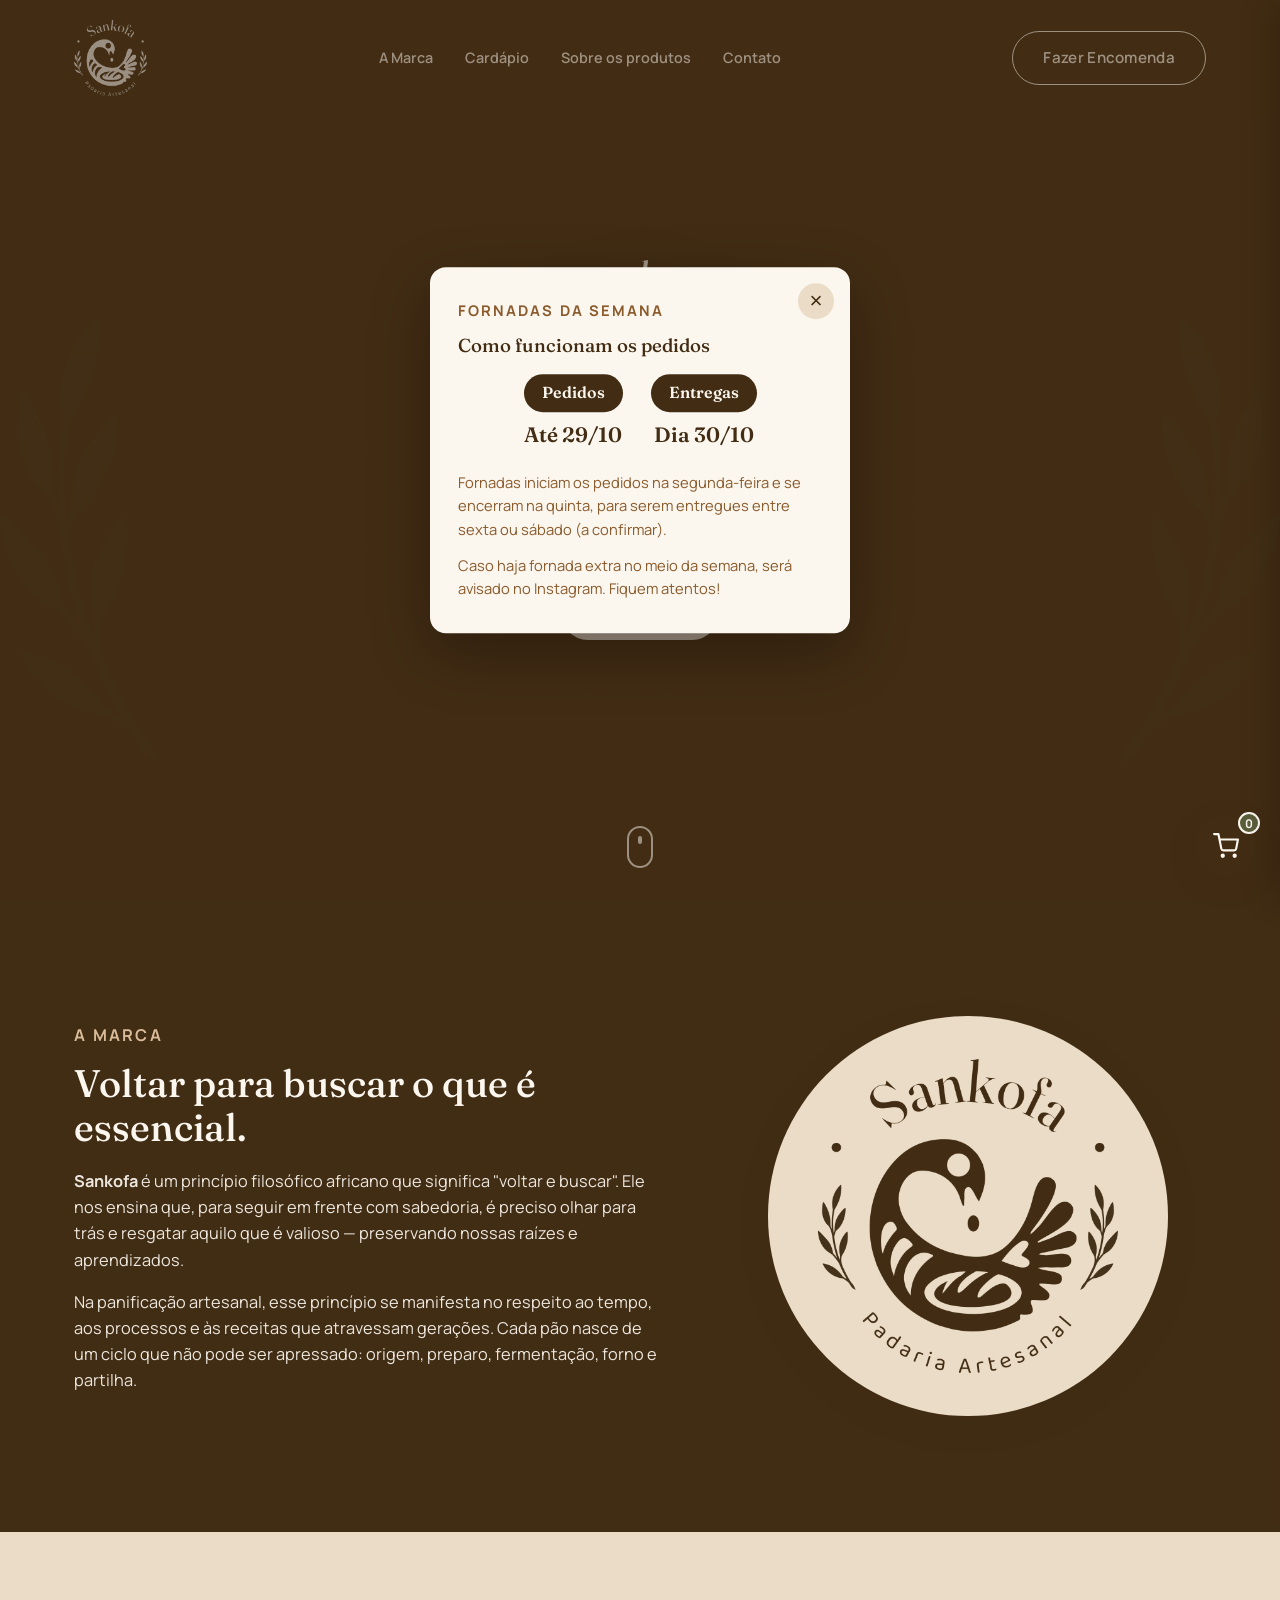
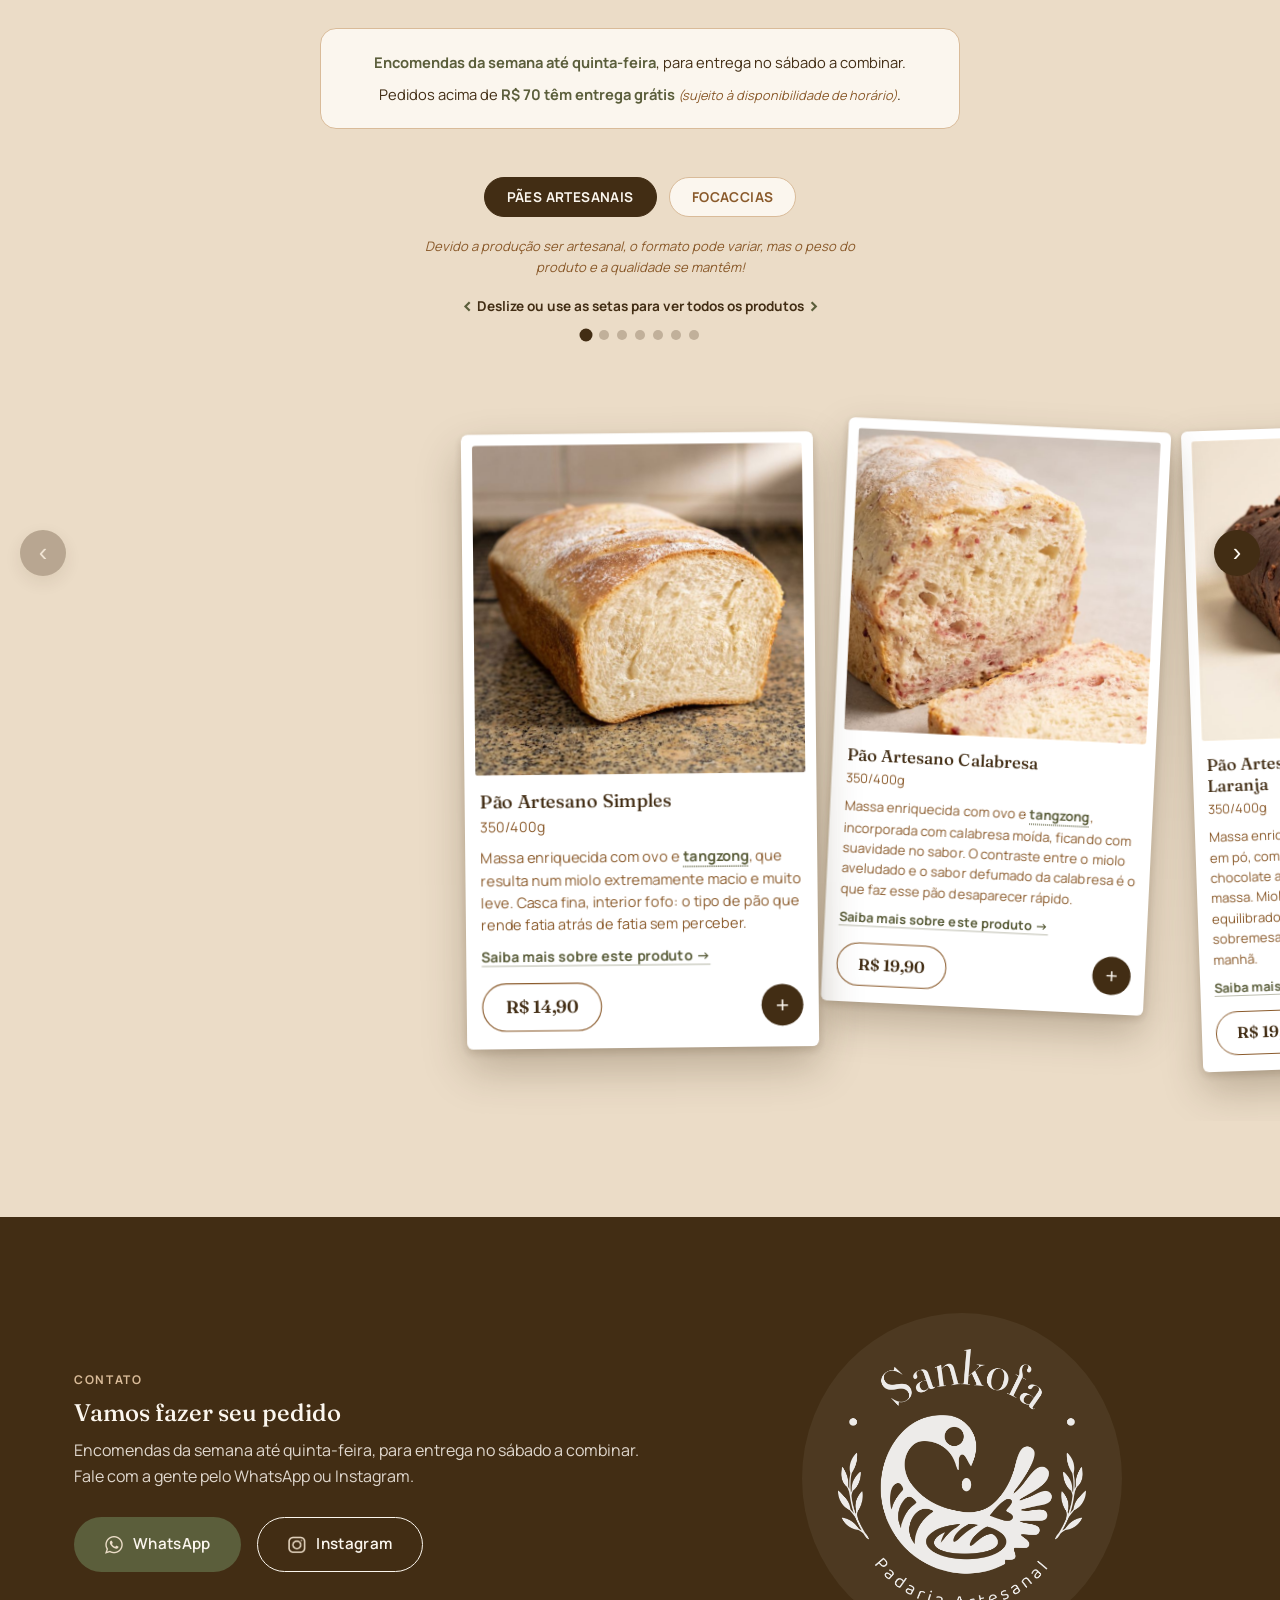
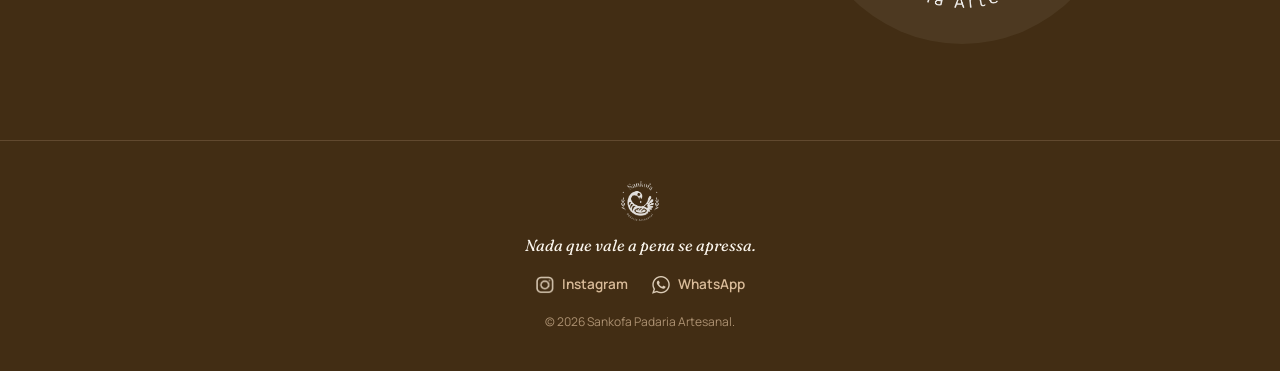
==== commit 750c2fb8: "Adiciona pagina Sobre os produtos e links no menu e no cardapio Co-Authored-By: Claude Sonnet 5.5 <n" ====
--- a/index.html
+++ b/index.html
@@ -21,6 +21,7 @@
     <nav class="main-nav" id="mainNav">
       <a href="#marca">A Marca</a>
       <a href="#cardapio">Cardápio</a>
+      <a href="produtos.html">Sobre os produtos</a>
       <a href="#contato">Contato</a>
     </nav>
     <a href="#contato" class="btn btn-outline nav-cta">Fazer Encomenda</a>
@@ -97,6 +98,7 @@
           <h4>Pão Artesano Simples</h4>
           <span class="produto-peso">350/400g</span>
           <p class="produto-desc">Massa enriquecida com ovo e <button class="tangzong-word" type="button" aria-haspopup="dialog">tangzong</button>, que resulta num miolo extremamente macio e muito leve. Casca fina, interior fofo: o tipo de pão que rende fatia atrás de fatia sem perceber.</p>
+          <a class="produto-saiba" href="produtos.html#pao-artesano-simples">Saiba mais sobre este produto <span aria-hidden="true">→</span></a>
           <div class="produto-bottom">
             <div class="produto-footer">
               <span class="produto-preco">R$ 14,90</span>
@@ -109,6 +111,7 @@
           <h4>Pão Artesano Calabresa</h4>
           <span class="produto-peso">350/400g</span>
           <p class="produto-desc">Massa enriquecida com ovo e <button class="tangzong-word" type="button" aria-haspopup="dialog">tangzong</button>, incorporada com calabresa moída, ficando com suavidade no sabor. O contraste entre o miolo aveludado e o sabor defumado da calabresa é o que faz esse pão desaparecer rápido.</p>
+          <a class="produto-saiba" href="produtos.html#pao-artesano-calabresa">Saiba mais sobre este produto <span aria-hidden="true">→</span></a>
           <div class="produto-bottom">
             <div class="produto-footer">
               <span class="produto-preco">R$ 19,90</span>
@@ -121,6 +124,7 @@
           <h4>Pão Artesano de Cacau e Raspas de Laranja</h4>
           <span class="produto-peso">350/400g</span>
           <p class="produto-desc">Massa enriquecida com ovo, <button class="tangzong-word" type="button" aria-haspopup="dialog">tangzong</button> e cacau em pó, com raspas de laranja e gotas de chocolate ao leite distribuídas por toda a massa. Miolo macio, aroma cítrico e sabor equilibrado: doce o suficiente pra virar sobremesa, leve o suficiente pra virar café da manhã.</p>
+          <a class="produto-saiba" href="produtos.html#pao-artesano-cacau">Saiba mais sobre este produto <span aria-hidden="true">→</span></a>
           <div class="produto-bottom">
             <div class="produto-footer">
               <span class="produto-preco">R$ 19,90</span>
@@ -133,6 +137,7 @@
           <h4>Focaccia Pizza - Mussarela com Tomate Cereja</h4>
           <span class="produto-peso">Aproximadamente 250g</span>
           <p class="produto-desc">Massa de fermentação longa, com alvéolos generosos e uma base leve por dentro e crocante por fora. Coberta com mussarela derretida e tomates cereja assados, trazendo frescor e acidez a cada mordida.</p>
+          <a class="produto-saiba" href="produtos.html#focaccia-mussarela-tomate">Saiba mais sobre este produto <span aria-hidden="true">→</span></a>
           <div class="produto-bottom">
             <div class="produto-footer">
               <span class="produto-preco">R$ 21,90</span>
@@ -145,6 +150,7 @@
           <h4>Focaccia Pizza - Pepperoni com Mussarela</h4>
           <span class="produto-peso">Aproximadamente 250g</span>
           <p class="produto-desc">Base de fermentação longa, macia e aerada, coberta com mussarela e pepperoni que assam junto até a borda dourar. Clássico reinventado com o cuidado da nossa massa.</p>
+          <a class="produto-saiba" href="produtos.html#focaccia-pepperoni-mussarela">Saiba mais sobre este produto <span aria-hidden="true">→</span></a>
           <div class="produto-bottom">
             <div class="produto-footer">
               <span class="produto-preco">R$ 21,90</span>
@@ -157,6 +163,7 @@
           <h4>Focaccia - Parmesão com Alho</h4>
           <span class="produto-peso">Aproximadamente 250g</span>
           <p class="produto-desc">Alho na massa de fermentação longa, criando uma base intensa e aromática. Finalizada com alho frito e parmesão generoso por cima: simples, direta e viciante.</p>
+          <a class="produto-saiba" href="produtos.html#focaccia-parmesao-alho">Saiba mais sobre este produto <span aria-hidden="true">→</span></a>
           <div class="produto-bottom">
             <div class="produto-footer">
               <span class="produto-preco">R$ 16,90</span>
@@ -174,6 +181,7 @@
           <h4>Focaccia Cacau com Chocolate ao Leite</h4>
           <span class="produto-peso">Aproximadamente 250g</span>
           <p class="produto-desc">A mesma fermentação longa das focaccias salgadas, aqui virando base para cacau na massa e pedaços de chocolate ao leite derretido. Doce, densa e surpreendente: pão e sobremesa em uma coisa só.</p>
+          <a class="produto-saiba" href="produtos.html#focaccia-cacau-chocolate">Saiba mais sobre este produto <span aria-hidden="true">→</span></a>
           <div class="produto-bottom">
             <div class="produto-footer">
               <span class="produto-preco">R$ 16,90</span>
--- a/css/style.css
+++ b/css/style.css
@@ -529,6 +529,18 @@
   line-height: 1.55;
   color: var(--brown-mid);
 }
+
+.produto-saiba {
+  display: inline-block;
+  margin: -6px 4px 14px;
+  font-size: 0.8rem;
+  font-weight: 700;
+  color: var(--olive);
+  text-decoration: underline;
+  text-decoration-color: rgba(91, 94, 59, 0.4);
+  text-underline-offset: 3px;
+}
+.produto-saiba:hover { color: var(--brown-dark); text-decoration-color: currentColor; }
 
 .produto-bottom {
   margin-top: auto;
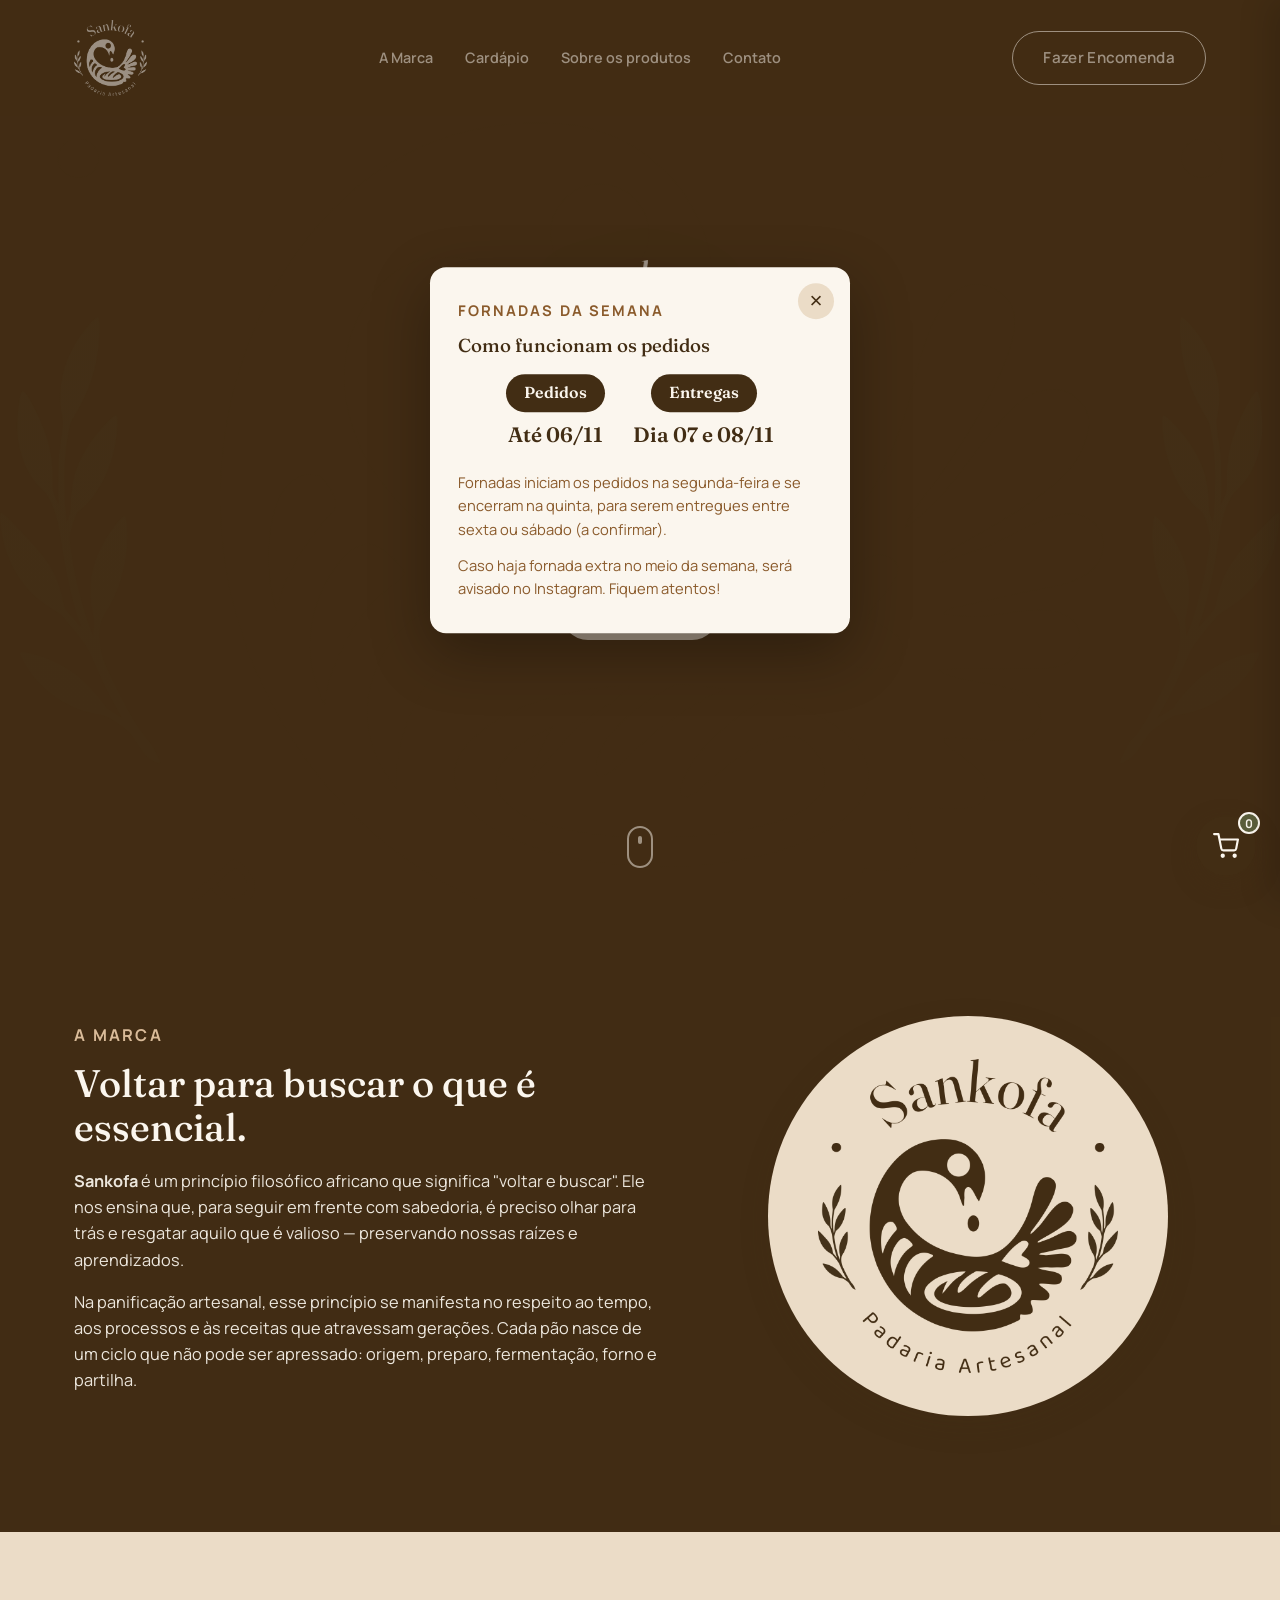
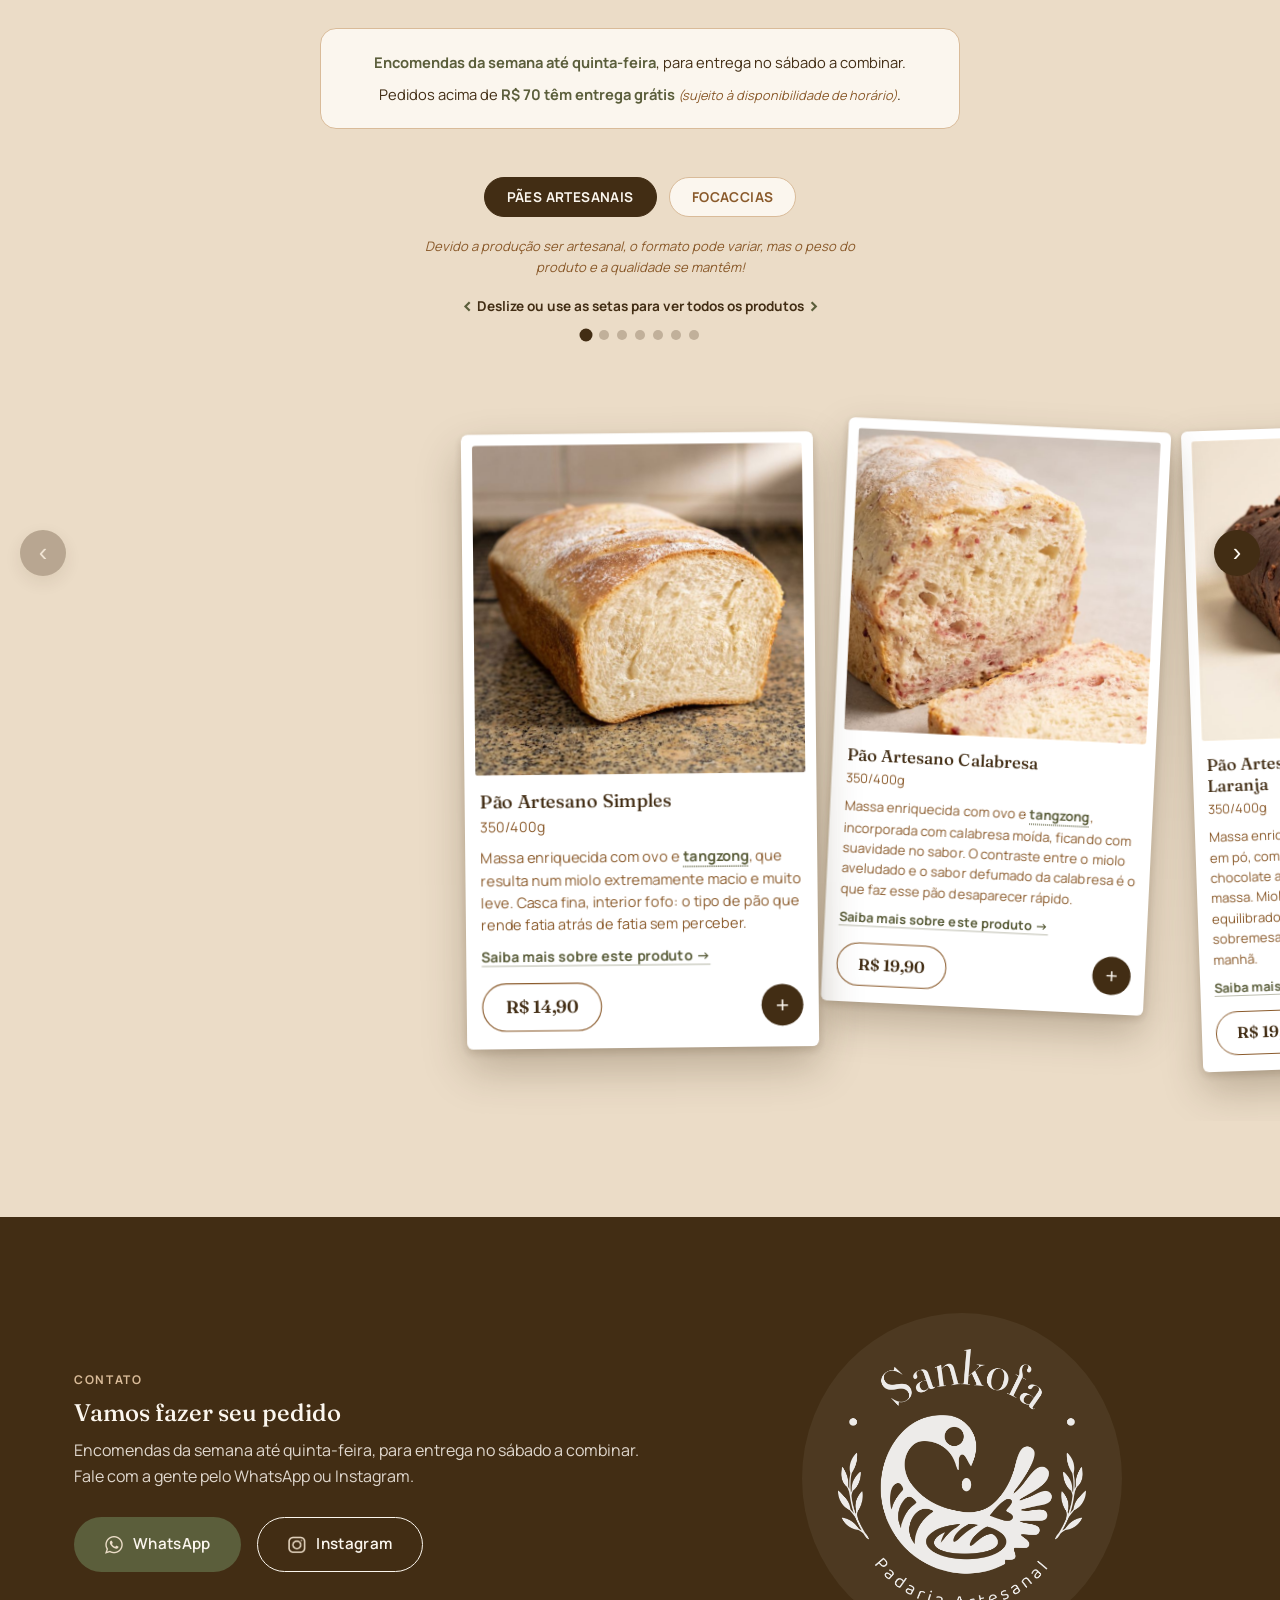
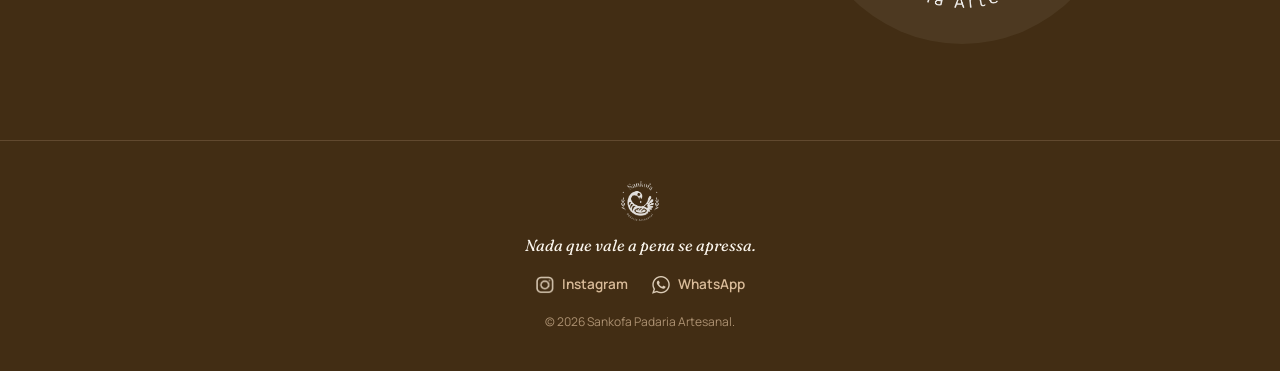
==== commit 3ebaaa4d: "Atualiza datas do popup: pedidos ate 06/11, entregas 07 e 08/11 Co-Authored-By: Claude Sonnet 5.5 <n" ====
--- a/index.html
+++ b/index.html
@@ -277,11 +277,11 @@
   <div class="welcome-dates">
     <div class="welcome-date-item">
       <span class="welcome-date-tag">Pedidos</span>
-      <span class="welcome-date-value">Até 29/10</span>
+      <span class="welcome-date-value">Até 06/11</span>
     </div>
     <div class="welcome-date-item">
       <span class="welcome-date-tag">Entregas</span>
-      <span class="welcome-date-value">Dia 30/10</span>
+      <span class="welcome-date-value">Dia 07 e 08/11</span>
     </div>
   </div>
   <p>Fornadas iniciam os pedidos na segunda-feira e se encerram na quinta, para serem entregues entre sexta ou sábado (a confirmar).</p>
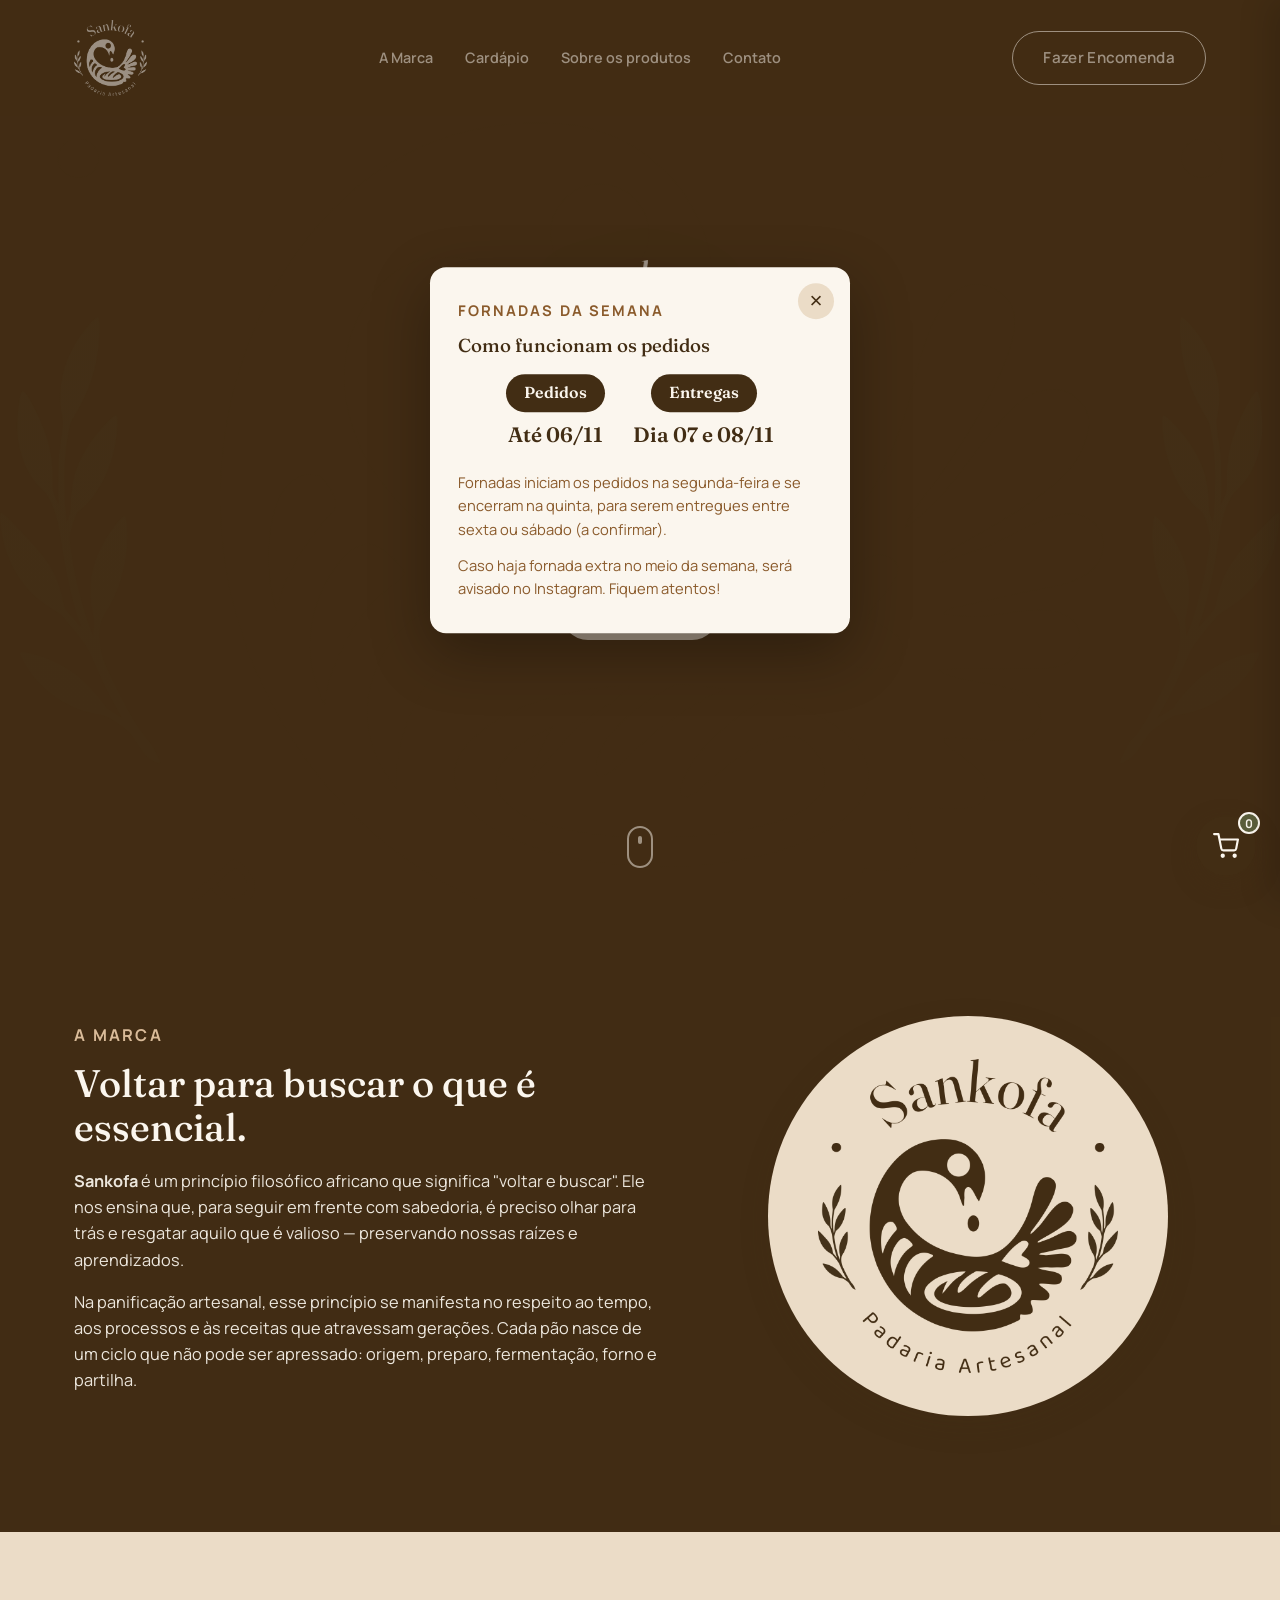
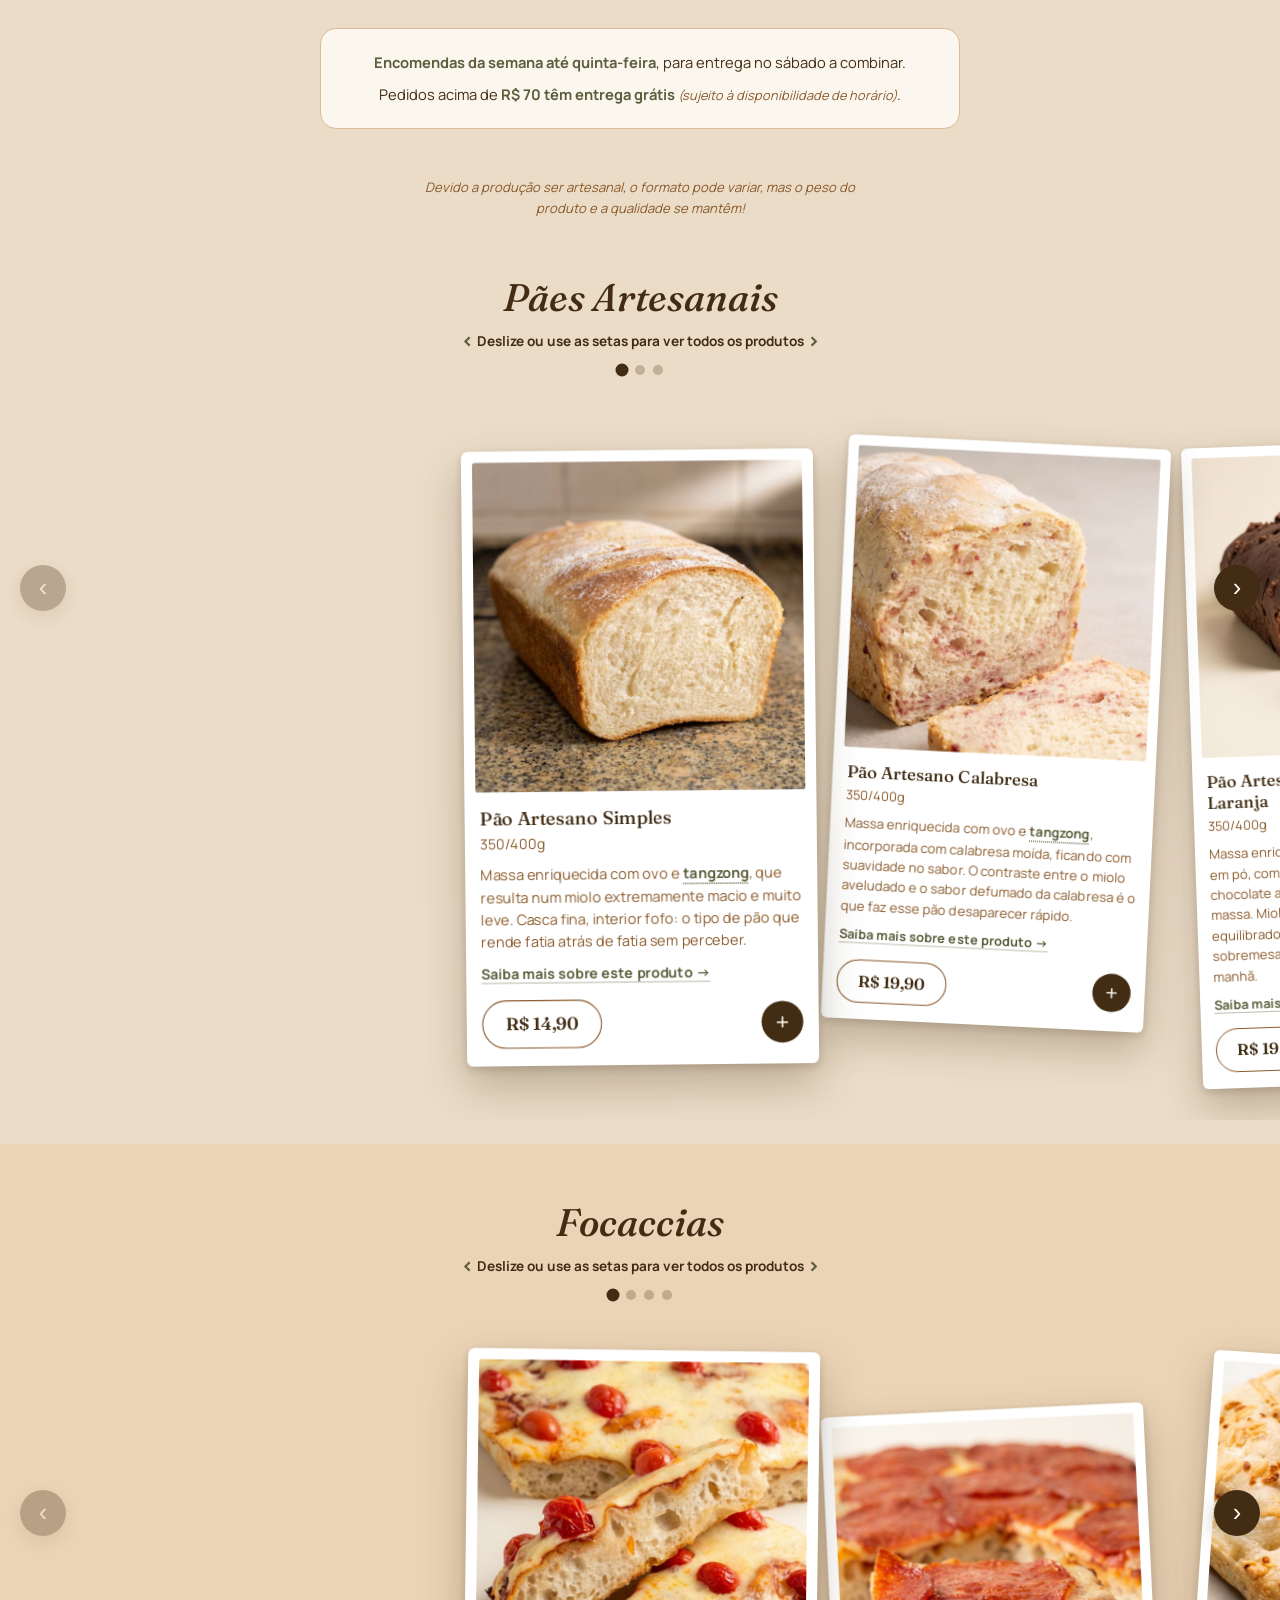
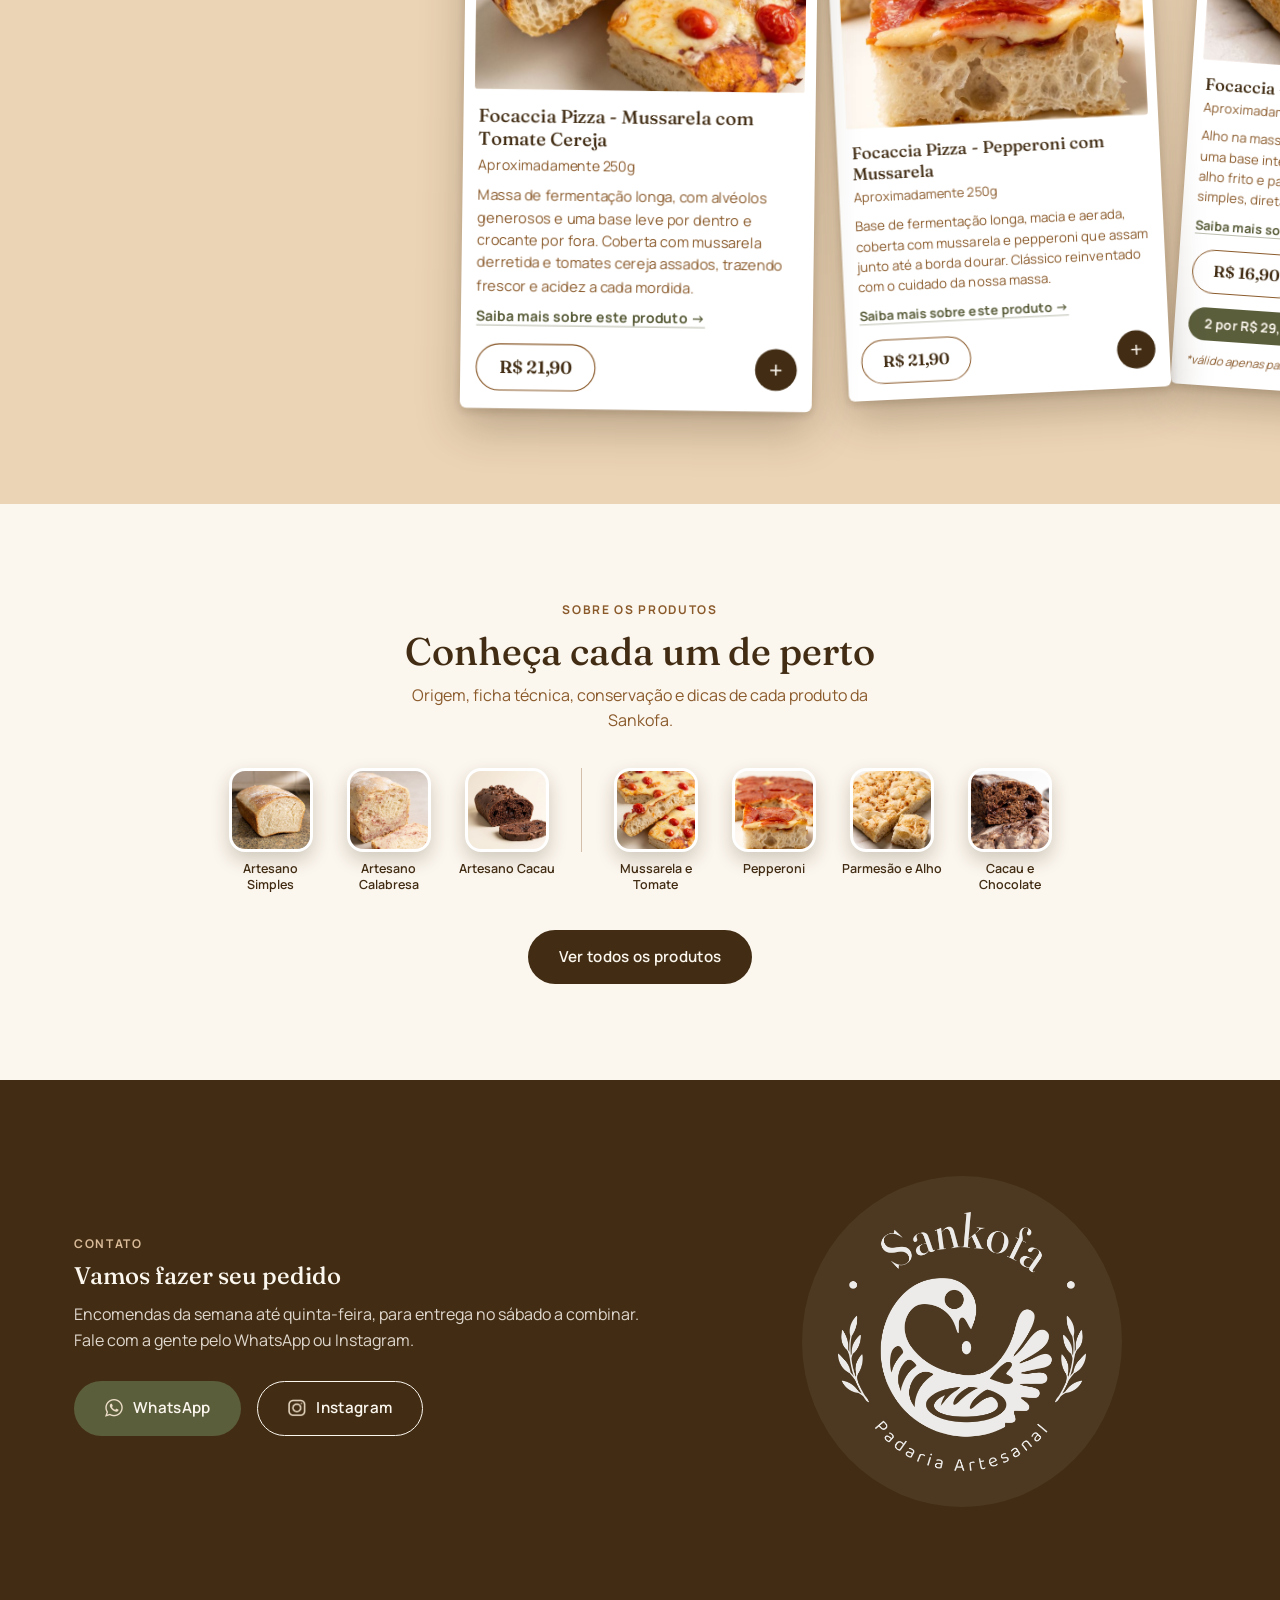
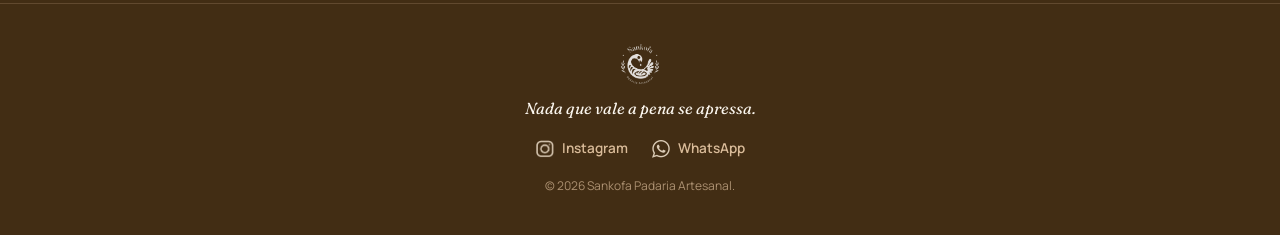
==== commit c86b4c4a: "Cardapio com categorias empilhadas e faixa reduzida de Sobre os produtos Co-Authored-By: Claude Sonn" ====
--- a/index.html
+++ b/index.html
@@ -79,123 +79,156 @@
         <p>Pedidos acima de <strong>R$ 70 têm entrega grátis</strong> <span class="cardapio-info-nota">(sujeito à disponibilidade de horário)</span>.</p>
       </div>
 
-      <div class="cardapio-tabs" id="cardapioTabs">
-        <button type="button" class="tab-btn active" data-cat="paes">Pães Artesanais</button>
-        <button type="button" class="tab-btn" data-cat="focaccias">Focaccias</button>
-      </div>
-
       <p class="categoria-aviso">Devido a produção ser artesanal, o formato pode variar, mas o peso do produto e a qualidade se mantêm!</p>
-
-      <p class="carrossel-dica"><span aria-hidden="true">‹</span> Deslize ou use as setas para ver todos os produtos <span aria-hidden="true">›</span></p>
-      <div class="carrossel-dots" id="carrosselDots" aria-hidden="true"></div>
-    </div>
-
-    <div class="carrossel">
-      <button class="carrossel-seta carrossel-prev" id="carrosselPrev" type="button" aria-label="Produto anterior">‹</button>
-      <div class="carrossel-track" id="carrosselTrack" tabindex="0" aria-label="Produtos do cardápio">
-        <article class="produto-card" data-cat="paes" data-rot="-4" data-y="10" data-bg="#EBDCC7">
-          <img class="produto-img" src="assets/img/produtos/pao-artesano-simples.jpg" alt="Pão Artesano Simples" loading="lazy">
-          <h4>Pão Artesano Simples</h4>
-          <span class="produto-peso">350/400g</span>
-          <p class="produto-desc">Massa enriquecida com ovo e <button class="tangzong-word" type="button" aria-haspopup="dialog">tangzong</button>, que resulta num miolo extremamente macio e muito leve. Casca fina, interior fofo: o tipo de pão que rende fatia atrás de fatia sem perceber.</p>
-          <a class="produto-saiba" href="produtos.html#pao-artesano-simples">Saiba mais sobre este produto <span aria-hidden="true">→</span></a>
-          <div class="produto-bottom">
-            <div class="produto-footer">
-              <span class="produto-preco">R$ 14,90</span>
-              <button class="produto-add" data-id="pao-artesano-simples" data-name="Pão Artesano Simples" data-price="14.90" aria-label="Adicionar Pão Artesano Simples ao carrinho">+</button>
-            </div>
-          </div>
-        </article>
-        <article class="produto-card" data-cat="paes" data-rot="3" data-y="-14" data-bg="#E9CFC0">
-          <img class="produto-img" src="assets/img/produtos/pao-artesano-calabresa.jpg" alt="Pão Artesano Calabresa" loading="lazy">
-          <h4>Pão Artesano Calabresa</h4>
-          <span class="produto-peso">350/400g</span>
-          <p class="produto-desc">Massa enriquecida com ovo e <button class="tangzong-word" type="button" aria-haspopup="dialog">tangzong</button>, incorporada com calabresa moída, ficando com suavidade no sabor. O contraste entre o miolo aveludado e o sabor defumado da calabresa é o que faz esse pão desaparecer rápido.</p>
-          <a class="produto-saiba" href="produtos.html#pao-artesano-calabresa">Saiba mais sobre este produto <span aria-hidden="true">→</span></a>
-          <div class="produto-bottom">
-            <div class="produto-footer">
-              <span class="produto-preco">R$ 19,90</span>
-              <button class="produto-add" data-id="pao-artesano-calabresa" data-name="Pão Artesano Calabresa" data-price="19.90" aria-label="Adicionar Pão Artesano Calabresa ao carrinho">+</button>
-            </div>
-          </div>
-        </article>
-        <article class="produto-card" data-cat="paes" data-rot="-2" data-y="16" data-bg="#D9BB99">
-          <img class="produto-img" src="assets/img/produtos/pao-artesano-cacau.jpg" alt="Pão Artesano de Cacau e Raspas de Laranja" loading="lazy">
-          <h4>Pão Artesano de Cacau e Raspas de Laranja</h4>
-          <span class="produto-peso">350/400g</span>
-          <p class="produto-desc">Massa enriquecida com ovo, <button class="tangzong-word" type="button" aria-haspopup="dialog">tangzong</button> e cacau em pó, com raspas de laranja e gotas de chocolate ao leite distribuídas por toda a massa. Miolo macio, aroma cítrico e sabor equilibrado: doce o suficiente pra virar sobremesa, leve o suficiente pra virar café da manhã.</p>
-          <a class="produto-saiba" href="produtos.html#pao-artesano-cacau">Saiba mais sobre este produto <span aria-hidden="true">→</span></a>
-          <div class="produto-bottom">
-            <div class="produto-footer">
-              <span class="produto-preco">R$ 19,90</span>
-              <button class="produto-add" data-id="pao-artesano-cacau" data-name="Pão Artesano de Cacau e Raspas de Laranja" data-price="19.90" aria-label="Adicionar Pão Artesano de Cacau e Raspas de Laranja ao carrinho">+</button>
-            </div>
-          </div>
-        </article>
-        <article class="produto-card" data-cat="focaccias" data-rot="5" data-y="-10" data-bg="#EBD3B5">
-          <img class="produto-img" src="assets/img/produtos/focaccia-mussarela-tomate.jpg" alt="Focaccia Pizza - Mussarela com Tomate Cereja" loading="lazy">
-          <h4>Focaccia Pizza - Mussarela com Tomate Cereja</h4>
-          <span class="produto-peso">Aproximadamente 250g</span>
-          <p class="produto-desc">Massa de fermentação longa, com alvéolos generosos e uma base leve por dentro e crocante por fora. Coberta com mussarela derretida e tomates cereja assados, trazendo frescor e acidez a cada mordida.</p>
-          <a class="produto-saiba" href="produtos.html#focaccia-mussarela-tomate">Saiba mais sobre este produto <span aria-hidden="true">→</span></a>
-          <div class="produto-bottom">
-            <div class="produto-footer">
-              <span class="produto-preco">R$ 21,90</span>
-              <button class="produto-add" data-id="focaccia-mussarela-tomate" data-name="Focaccia Pizza - Mussarela com Tomate Cereja" data-price="21.90" aria-label="Adicionar Focaccia Pizza - Mussarela com Tomate Cereja ao carrinho">+</button>
-            </div>
-          </div>
-        </article>
-        <article class="produto-card" data-cat="focaccias" data-rot="-3" data-y="12" data-bg="#E6C4A4">
-          <img class="produto-img" src="assets/img/produtos/focaccia-pepperoni-mussarela.jpg" alt="Focaccia Pizza - Pepperoni com Mussarela" loading="lazy">
-          <h4>Focaccia Pizza - Pepperoni com Mussarela</h4>
-          <span class="produto-peso">Aproximadamente 250g</span>
-          <p class="produto-desc">Base de fermentação longa, macia e aerada, coberta com mussarela e pepperoni que assam junto até a borda dourar. Clássico reinventado com o cuidado da nossa massa.</p>
-          <a class="produto-saiba" href="produtos.html#focaccia-pepperoni-mussarela">Saiba mais sobre este produto <span aria-hidden="true">→</span></a>
-          <div class="produto-bottom">
-            <div class="produto-footer">
-              <span class="produto-preco">R$ 21,90</span>
-              <button class="produto-add" data-id="focaccia-pepperoni-mussarela" data-name="Focaccia Pizza - Pepperoni com Mussarela" data-price="21.90" aria-label="Adicionar Focaccia Pizza - Pepperoni com Mussarela ao carrinho">+</button>
-            </div>
-          </div>
-        </article>
-        <article class="produto-card" data-cat="focaccias" data-rot="4" data-y="-12" data-bg="#CFD2B0">
-          <img class="produto-img" src="assets/img/produtos/focaccia-parmesao-alho.jpg" alt="Focaccia - Parmesão com Alho" loading="lazy">
-          <h4>Focaccia - Parmesão com Alho</h4>
-          <span class="produto-peso">Aproximadamente 250g</span>
-          <p class="produto-desc">Alho na massa de fermentação longa, criando uma base intensa e aromática. Finalizada com alho frito e parmesão generoso por cima: simples, direta e viciante.</p>
-          <a class="produto-saiba" href="produtos.html#focaccia-parmesao-alho">Saiba mais sobre este produto <span aria-hidden="true">→</span></a>
-          <div class="produto-bottom">
-            <div class="produto-footer">
-              <span class="produto-preco">R$ 16,90</span>
-              <button class="produto-add" data-id="focaccia-parmesao-alho" data-name="Focaccia - Parmesão com Alho" data-price="16.90" aria-label="Adicionar Focaccia - Parmesão com Alho ao carrinho">+</button>
-            </div>
-            <div class="produto-promo-row">
-              <span class="produto-promo">2 por R$ 29,90</span>
-              <button class="produto-add" data-id="focaccia-parmesao-alho-combo" data-name="Focaccia - Parmesão com Alho (2 unidades - combo)" data-price="29.90" aria-label="Adicionar combo 2 Focaccia - Parmesão com Alho ao carrinho">+</button>
-            </div>
-            <p class="produto-promo-nota">*válido apenas para focaccias do mesmo sabor</p>
-          </div>
-        </article>
-        <article class="produto-card" data-cat="focaccias" data-rot="-5" data-y="8" data-bg="#D8C2AE">
-          <img class="produto-img" src="assets/img/produtos/focaccia-cacau-chocolate.jpg" alt="Focaccia Cacau com Chocolate ao Leite" loading="lazy">
-          <h4>Focaccia Cacau com Chocolate ao Leite</h4>
-          <span class="produto-peso">Aproximadamente 250g</span>
-          <p class="produto-desc">A mesma fermentação longa das focaccias salgadas, aqui virando base para cacau na massa e pedaços de chocolate ao leite derretido. Doce, densa e surpreendente: pão e sobremesa em uma coisa só.</p>
-          <a class="produto-saiba" href="produtos.html#focaccia-cacau-chocolate">Saiba mais sobre este produto <span aria-hidden="true">→</span></a>
-          <div class="produto-bottom">
-            <div class="produto-footer">
-              <span class="produto-preco">R$ 16,90</span>
-              <button class="produto-add" data-id="focaccia-cacau-chocolate" data-name="Focaccia Cacau com Chocolate ao Leite" data-price="16.90" aria-label="Adicionar Focaccia Cacau com Chocolate ao Leite ao carrinho">+</button>
-            </div>
-            <div class="produto-promo-row">
-              <span class="produto-promo">2 por R$ 29,90</span>
-              <button class="produto-add" data-id="focaccia-cacau-chocolate-combo" data-name="Focaccia Cacau com Chocolate ao Leite (2 unidades - combo)" data-price="29.90" aria-label="Adicionar combo 2 Focaccia Cacau com Chocolate ao Leite ao carrinho">+</button>
-            </div>
-            <p class="produto-promo-nota">*válido apenas para focaccias do mesmo sabor</p>
-          </div>
-        </article>
-      </div>
-      <button class="carrossel-seta carrossel-next" id="carrosselNext" type="button" aria-label="Próximo produto">›</button>
+    </div>
+
+    <div class="cardapio-cat" id="cat-paes">
+      <div class="container cardapio-cat-head">
+        <h3 class="cardapio-cat-titulo">Pães Artesanais</h3>
+        <p class="carrossel-dica"><span aria-hidden="true">‹</span> Deslize ou use as setas para ver todos os produtos <span aria-hidden="true">›</span></p>
+        <div class="carrossel-dots" aria-hidden="true"></div>
+      </div>
+      <div class="carrossel">
+        <button class="carrossel-seta carrossel-prev" type="button" aria-label="Produto anterior">‹</button>
+        <div class="carrossel-track" tabindex="0" aria-label="Pães Artesanais">
+          <article class="produto-card" data-cat="paes" data-rot="-4" data-y="10" data-bg="#EBDCC7">
+            <img class="produto-img" src="assets/img/produtos/pao-artesano-simples.jpg" alt="Pão Artesano Simples" loading="lazy">
+            <h4>Pão Artesano Simples</h4>
+            <span class="produto-peso">350/400g</span>
+            <p class="produto-desc">Massa enriquecida com ovo e <button class="tangzong-word" type="button" aria-haspopup="dialog">tangzong</button>, que resulta num miolo extremamente macio e muito leve. Casca fina, interior fofo: o tipo de pão que rende fatia atrás de fatia sem perceber.</p>
+            <a class="produto-saiba" href="produtos.html#pao-artesano-simples">Saiba mais sobre este produto <span aria-hidden="true">→</span></a>
+            <div class="produto-bottom">
+              <div class="produto-footer">
+                <span class="produto-preco">R$ 14,90</span>
+                <button class="produto-add" data-id="pao-artesano-simples" data-name="Pão Artesano Simples" data-price="14.90" aria-label="Adicionar Pão Artesano Simples ao carrinho">+</button>
+              </div>
+            </div>
+          </article>
+          <article class="produto-card" data-cat="paes" data-rot="3" data-y="-14" data-bg="#E9CFC0">
+            <img class="produto-img" src="assets/img/produtos/pao-artesano-calabresa.jpg" alt="Pão Artesano Calabresa" loading="lazy">
+            <h4>Pão Artesano Calabresa</h4>
+            <span class="produto-peso">350/400g</span>
+            <p class="produto-desc">Massa enriquecida com ovo e <button class="tangzong-word" type="button" aria-haspopup="dialog">tangzong</button>, incorporada com calabresa moída, ficando com suavidade no sabor. O contraste entre o miolo aveludado e o sabor defumado da calabresa é o que faz esse pão desaparecer rápido.</p>
+            <a class="produto-saiba" href="produtos.html#pao-artesano-calabresa">Saiba mais sobre este produto <span aria-hidden="true">→</span></a>
+            <div class="produto-bottom">
+              <div class="produto-footer">
+                <span class="produto-preco">R$ 19,90</span>
+                <button class="produto-add" data-id="pao-artesano-calabresa" data-name="Pão Artesano Calabresa" data-price="19.90" aria-label="Adicionar Pão Artesano Calabresa ao carrinho">+</button>
+              </div>
+            </div>
+          </article>
+          <article class="produto-card" data-cat="paes" data-rot="-2" data-y="16" data-bg="#D9BB99">
+            <img class="produto-img" src="assets/img/produtos/pao-artesano-cacau.jpg" alt="Pão Artesano de Cacau e Raspas de Laranja" loading="lazy">
+            <h4>Pão Artesano de Cacau e Raspas de Laranja</h4>
+            <span class="produto-peso">350/400g</span>
+            <p class="produto-desc">Massa enriquecida com ovo, <button class="tangzong-word" type="button" aria-haspopup="dialog">tangzong</button> e cacau em pó, com raspas de laranja e gotas de chocolate ao leite distribuídas por toda a massa. Miolo macio, aroma cítrico e sabor equilibrado: doce o suficiente pra virar sobremesa, leve o suficiente pra virar café da manhã.</p>
+            <a class="produto-saiba" href="produtos.html#pao-artesano-cacau">Saiba mais sobre este produto <span aria-hidden="true">→</span></a>
+            <div class="produto-bottom">
+              <div class="produto-footer">
+                <span class="produto-preco">R$ 19,90</span>
+                <button class="produto-add" data-id="pao-artesano-cacau" data-name="Pão Artesano de Cacau e Raspas de Laranja" data-price="19.90" aria-label="Adicionar Pão Artesano de Cacau e Raspas de Laranja ao carrinho">+</button>
+              </div>
+            </div>
+          </article>
+        </div>
+        <button class="carrossel-seta carrossel-next" type="button" aria-label="Próximo produto">›</button>
+      </div>
+    </div>
+
+    <div class="cardapio-cat" id="cat-focaccias">
+      <div class="container cardapio-cat-head">
+        <h3 class="cardapio-cat-titulo">Focaccias</h3>
+        <p class="carrossel-dica"><span aria-hidden="true">‹</span> Deslize ou use as setas para ver todos os produtos <span aria-hidden="true">›</span></p>
+        <div class="carrossel-dots" aria-hidden="true"></div>
+      </div>
+      <div class="carrossel">
+        <button class="carrossel-seta carrossel-prev" type="button" aria-label="Produto anterior">‹</button>
+        <div class="carrossel-track" tabindex="0" aria-label="Focaccias">
+          <article class="produto-card" data-cat="focaccias" data-rot="5" data-y="-10" data-bg="#EBD3B5">
+            <img class="produto-img" src="assets/img/produtos/focaccia-mussarela-tomate.jpg" alt="Focaccia Pizza - Mussarela com Tomate Cereja" loading="lazy">
+            <h4>Focaccia Pizza - Mussarela com Tomate Cereja</h4>
+            <span class="produto-peso">Aproximadamente 250g</span>
+            <p class="produto-desc">Massa de fermentação longa, com alvéolos generosos e uma base leve por dentro e crocante por fora. Coberta com mussarela derretida e tomates cereja assados, trazendo frescor e acidez a cada mordida.</p>
+            <a class="produto-saiba" href="produtos.html#focaccia-mussarela-tomate">Saiba mais sobre este produto <span aria-hidden="true">→</span></a>
+            <div class="produto-bottom">
+              <div class="produto-footer">
+                <span class="produto-preco">R$ 21,90</span>
+                <button class="produto-add" data-id="focaccia-mussarela-tomate" data-name="Focaccia Pizza - Mussarela com Tomate Cereja" data-price="21.90" aria-label="Adicionar Focaccia Pizza - Mussarela com Tomate Cereja ao carrinho">+</button>
+              </div>
+            </div>
+          </article>
+          <article class="produto-card" data-cat="focaccias" data-rot="-3" data-y="12" data-bg="#E6C4A4">
+            <img class="produto-img" src="assets/img/produtos/focaccia-pepperoni-mussarela.jpg" alt="Focaccia Pizza - Pepperoni com Mussarela" loading="lazy">
+            <h4>Focaccia Pizza - Pepperoni com Mussarela</h4>
+            <span class="produto-peso">Aproximadamente 250g</span>
+            <p class="produto-desc">Base de fermentação longa, macia e aerada, coberta com mussarela e pepperoni que assam junto até a borda dourar. Clássico reinventado com o cuidado da nossa massa.</p>
+            <a class="produto-saiba" href="produtos.html#focaccia-pepperoni-mussarela">Saiba mais sobre este produto <span aria-hidden="true">→</span></a>
+            <div class="produto-bottom">
+              <div class="produto-footer">
+                <span class="produto-preco">R$ 21,90</span>
+                <button class="produto-add" data-id="focaccia-pepperoni-mussarela" data-name="Focaccia Pizza - Pepperoni com Mussarela" data-price="21.90" aria-label="Adicionar Focaccia Pizza - Pepperoni com Mussarela ao carrinho">+</button>
+              </div>
+            </div>
+          </article>
+          <article class="produto-card" data-cat="focaccias" data-rot="4" data-y="-12" data-bg="#CFD2B0">
+            <img class="produto-img" src="assets/img/produtos/focaccia-parmesao-alho.jpg" alt="Focaccia - Parmesão com Alho" loading="lazy">
+            <h4>Focaccia - Parmesão com Alho</h4>
+            <span class="produto-peso">Aproximadamente 250g</span>
+            <p class="produto-desc">Alho na massa de fermentação longa, criando uma base intensa e aromática. Finalizada com alho frito e parmesão generoso por cima: simples, direta e viciante.</p>
+            <a class="produto-saiba" href="produtos.html#focaccia-parmesao-alho">Saiba mais sobre este produto <span aria-hidden="true">→</span></a>
+            <div class="produto-bottom">
+              <div class="produto-footer">
+                <span class="produto-preco">R$ 16,90</span>
+                <button class="produto-add" data-id="focaccia-parmesao-alho" data-name="Focaccia - Parmesão com Alho" data-price="16.90" aria-label="Adicionar Focaccia - Parmesão com Alho ao carrinho">+</button>
+              </div>
+              <div class="produto-promo-row">
+                <span class="produto-promo">2 por R$ 29,90</span>
+                <button class="produto-add" data-id="focaccia-parmesao-alho-combo" data-name="Focaccia - Parmesão com Alho (2 unidades - combo)" data-price="29.90" aria-label="Adicionar combo 2 Focaccia - Parmesão com Alho ao carrinho">+</button>
+              </div>
+              <p class="produto-promo-nota">*válido apenas para focaccias do mesmo sabor</p>
+            </div>
+          </article>
+          <article class="produto-card" data-cat="focaccias" data-rot="-5" data-y="8" data-bg="#D8C2AE">
+            <img class="produto-img" src="assets/img/produtos/focaccia-cacau-chocolate.jpg" alt="Focaccia Cacau com Chocolate ao Leite" loading="lazy">
+            <h4>Focaccia Cacau com Chocolate ao Leite</h4>
+            <span class="produto-peso">Aproximadamente 250g</span>
+            <p class="produto-desc">A mesma fermentação longa das focaccias salgadas, aqui virando base para cacau na massa e pedaços de chocolate ao leite derretido. Doce, densa e surpreendente: pão e sobremesa em uma coisa só.</p>
+            <a class="produto-saiba" href="produtos.html#focaccia-cacau-chocolate">Saiba mais sobre este produto <span aria-hidden="true">→</span></a>
+            <div class="produto-bottom">
+              <div class="produto-footer">
+                <span class="produto-preco">R$ 16,90</span>
+                <button class="produto-add" data-id="focaccia-cacau-chocolate" data-name="Focaccia Cacau com Chocolate ao Leite" data-price="16.90" aria-label="Adicionar Focaccia Cacau com Chocolate ao Leite ao carrinho">+</button>
+              </div>
+              <div class="produto-promo-row">
+                <span class="produto-promo">2 por R$ 29,90</span>
+                <button class="produto-add" data-id="focaccia-cacau-chocolate-combo" data-name="Focaccia Cacau com Chocolate ao Leite (2 unidades - combo)" data-price="29.90" aria-label="Adicionar combo 2 Focaccia Cacau com Chocolate ao Leite ao carrinho">+</button>
+              </div>
+              <p class="produto-promo-nota">*válido apenas para focaccias do mesmo sabor</p>
+            </div>
+          </article>
+        </div>
+        <button class="carrossel-seta carrossel-next" type="button" aria-label="Próximo produto">›</button>
+      </div>
+    </div>
+  </section>
+
+  <!-- SOBRE OS PRODUTOS (faixa reduzida) -->
+  <section class="section sobre-faixa" id="sobre-produtos">
+    <div class="container">
+      <p class="eyebrow">Sobre os produtos</p>
+      <h2 class="section-title">Conheça cada um de perto</h2>
+      <p class="sobre-faixa-sub">Origem, ficha técnica, conservação e dicas de cada produto da Sankofa.</p>
+      <div class="sobre-faixa-lista">
+        <a class="sobre-item" href="produtos.html#pao-artesano-simples"><span class="sobre-thumb"><img src="assets/img/produtos/pao-artesano-simples.jpg" alt="" loading="lazy"></span><span class="sobre-nome">Artesano Simples</span></a>
+        <a class="sobre-item" href="produtos.html#pao-artesano-calabresa"><span class="sobre-thumb"><img src="assets/img/produtos/pao-artesano-calabresa.jpg" alt="" loading="lazy"></span><span class="sobre-nome">Artesano Calabresa</span></a>
+        <a class="sobre-item" href="produtos.html#pao-artesano-cacau"><span class="sobre-thumb"><img src="assets/img/produtos/pao-artesano-cacau.jpg" alt="" loading="lazy"></span><span class="sobre-nome">Artesano Cacau</span></a>
+        <span class="sobre-sep" aria-hidden="true"></span>
+        <a class="sobre-item" href="produtos.html#focaccia-mussarela-tomate"><span class="sobre-thumb"><img src="assets/img/produtos/focaccia-mussarela-tomate.jpg" alt="" loading="lazy"></span><span class="sobre-nome">Mussarela e Tomate</span></a>
+        <a class="sobre-item" href="produtos.html#focaccia-pepperoni-mussarela"><span class="sobre-thumb"><img src="assets/img/produtos/focaccia-pepperoni-mussarela.jpg" alt="" loading="lazy"></span><span class="sobre-nome">Pepperoni</span></a>
+        <a class="sobre-item" href="produtos.html#focaccia-parmesao-alho"><span class="sobre-thumb"><img src="assets/img/produtos/focaccia-parmesao-alho.jpg" alt="" loading="lazy"></span><span class="sobre-nome">Parmesão e Alho</span></a>
+        <a class="sobre-item" href="produtos.html#focaccia-cacau-chocolate"><span class="sobre-thumb"><img src="assets/img/produtos/focaccia-cacau-chocolate.jpg" alt="" loading="lazy"></span><span class="sobre-nome">Cacau e Chocolate</span></a>
+      </div>
+      <a class="btn btn-primary" href="produtos.html">Ver todos os produtos</a>
     </div>
   </section>
 
--- a/css/style.css
+++ b/css/style.css
@@ -347,10 +347,25 @@
 
 /* ===== Cardápio ===== */
 .cardapio {
+  background: var(--cream);
+  overflow: hidden;
+  padding-bottom: 0;
+}
+
+.cardapio-cat {
   background: var(--bg, var(--cream));
   transition: background 0.7s ease;
+  padding-top: 56px;
+  padding-bottom: 24px;
   overflow: hidden;
 }
+.cardapio-cat-titulo {
+  margin: 0;
+  text-align: center;
+  font-size: clamp(1.7rem, 3vw, 2.4rem);
+  font-style: italic;
+}
+.cardapio-cat .carrossel-dica { margin-top: 12px; }
 
 .cardapio-info {
   max-width: 640px;
@@ -372,36 +387,6 @@
   font-size: 0.8rem;
   font-style: italic;
   color: var(--brown-mid);
-}
-
-.cardapio-tabs {
-  display: flex;
-  justify-content: center;
-  gap: 12px;
-  flex-wrap: wrap;
-  margin-bottom: 1.2rem;
-}
-
-.tab-btn {
-  display: inline-block;
-  font-family: var(--font-body);
-  font-weight: 700;
-  font-size: 0.85rem;
-  letter-spacing: 0.03em;
-  text-transform: uppercase;
-  padding: 10px 22px;
-  border-radius: 100px;
-  border: 1.5px solid var(--tan);
-  background: var(--paper);
-  color: var(--brown-mid);
-  cursor: pointer;
-  transition: all 0.2s ease;
-}
-.tab-btn:hover { border-color: var(--brown-mid); }
-.tab-btn.active {
-  background: var(--brown-dark);
-  border-color: var(--brown-dark);
-  color: var(--paper);
 }
 
 .categoria-aviso {
@@ -1048,40 +1033,70 @@
   .carrossel-prev { left: 8px; }
   .carrossel-next { right: 8px; }
 
-  /* Abas do cardápio viram um rodapé fixo no mobile enquanto a seção estiver na tela */
-  .cardapio-tabs {
-    position: fixed;
-    top: auto;
-    left: 0;
-    right: 0;
-    bottom: 0;
-    margin: 0;
-    width: 100%;
-    border-radius: 0;
-    justify-content: space-evenly;
-    gap: 4px;
-    padding: 14px 10px calc(14px + env(safe-area-inset-bottom));
-    background: rgba(235, 220, 199, 0.97);
-    box-shadow: 0 -6px 20px rgba(66,45,20,0.15);
-    z-index: 150;
-    transform: translateY(100%);
-    transition: transform 0.3s ease;
-  }
-  .cardapio-tabs.tabs-visible {
-    transform: translateY(0);
-  }
-  .tab-btn {
-    flex: 1;
-    text-align: center;
-    padding: 10px 8px;
-  }
-
-  .cart-fab {
-    bottom: 96px;
-  }
 }
 
 @media (max-width: 520px) {
   .contato-links { flex-direction: column; }
   .contato-links .btn { text-align: center; }
 }
+
+/* ===== Faixa "Sobre os produtos" ===== */
+.sobre-faixa {
+  background: var(--paper);
+  text-align: center;
+}
+.sobre-faixa .section-title { margin: 6px 0 10px; }
+.sobre-faixa-sub {
+  max-width: 520px;
+  margin: 0 auto 34px;
+  color: var(--brown-mid);
+}
+.sobre-faixa-lista {
+  display: flex;
+  justify-content: center;
+  align-items: flex-start;
+  flex-wrap: wrap;
+  gap: 18px 14px;
+  margin-bottom: 38px;
+}
+.sobre-item {
+  width: 104px;
+  display: flex;
+  flex-direction: column;
+  align-items: center;
+  gap: 9px;
+  color: var(--brown-dark);
+  text-decoration: none;
+}
+.sobre-thumb {
+  display: block;
+  width: 84px;
+  height: 84px;
+  border-radius: 16px;
+  overflow: hidden;
+  background: #fff;
+  border: 3px solid #fff;
+  box-shadow: 0 8px 18px rgba(66, 45, 20, 0.22);
+  transition: transform 0.25s ease, box-shadow 0.25s ease;
+}
+.sobre-thumb img { display: block; width: 100%; height: 100%; object-fit: cover; }
+.sobre-nome {
+  font-size: 0.78rem;
+  font-weight: 600;
+  line-height: 1.25;
+}
+.sobre-item:hover .sobre-thumb {
+  transform: translateY(-5px) scale(1.05);
+  box-shadow: 0 14px 26px rgba(66, 45, 20, 0.3);
+}
+.sobre-sep {
+  flex: 0 0 1px;
+  height: 84px;
+  background: var(--brown-mid);
+  opacity: 0.35;
+  margin: 0 8px;
+}
+@media (max-width: 768px) {
+  .sobre-sep { display: none; }
+  .sobre-item { width: 92px; }
+}
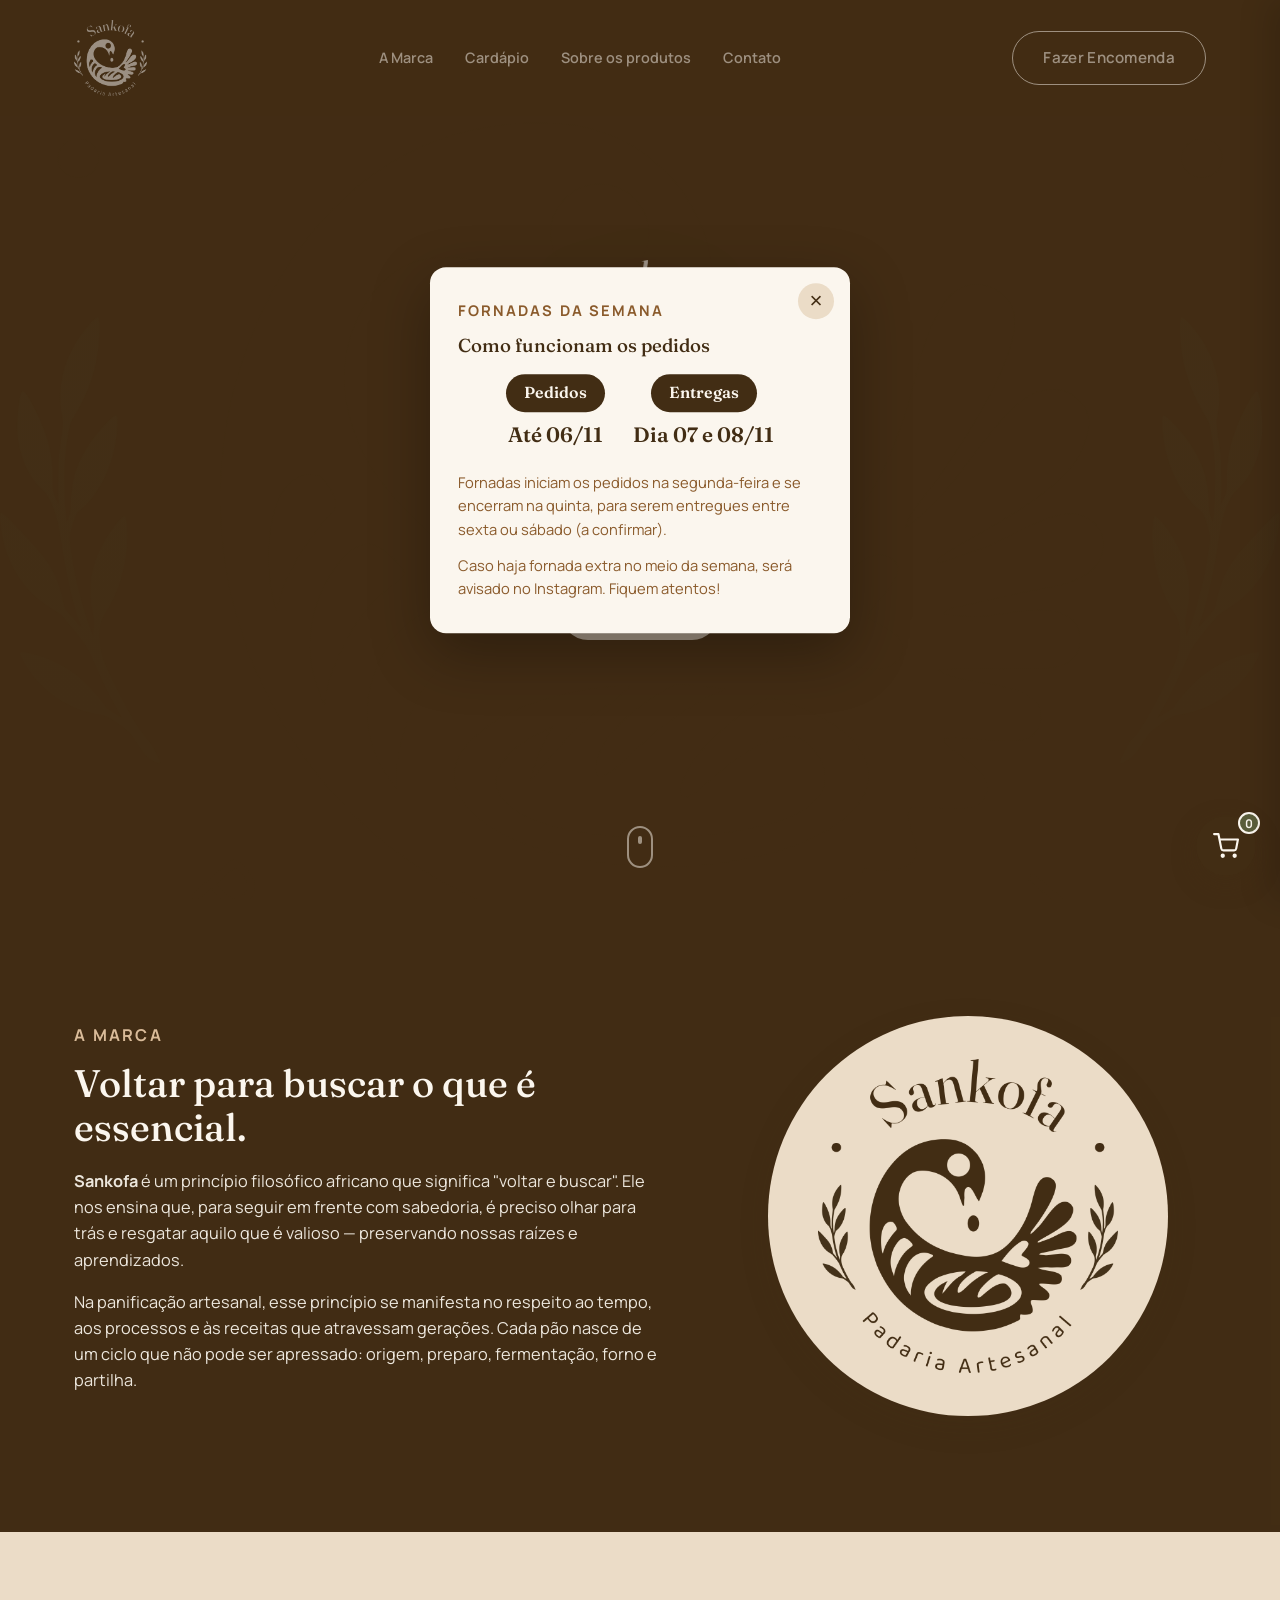
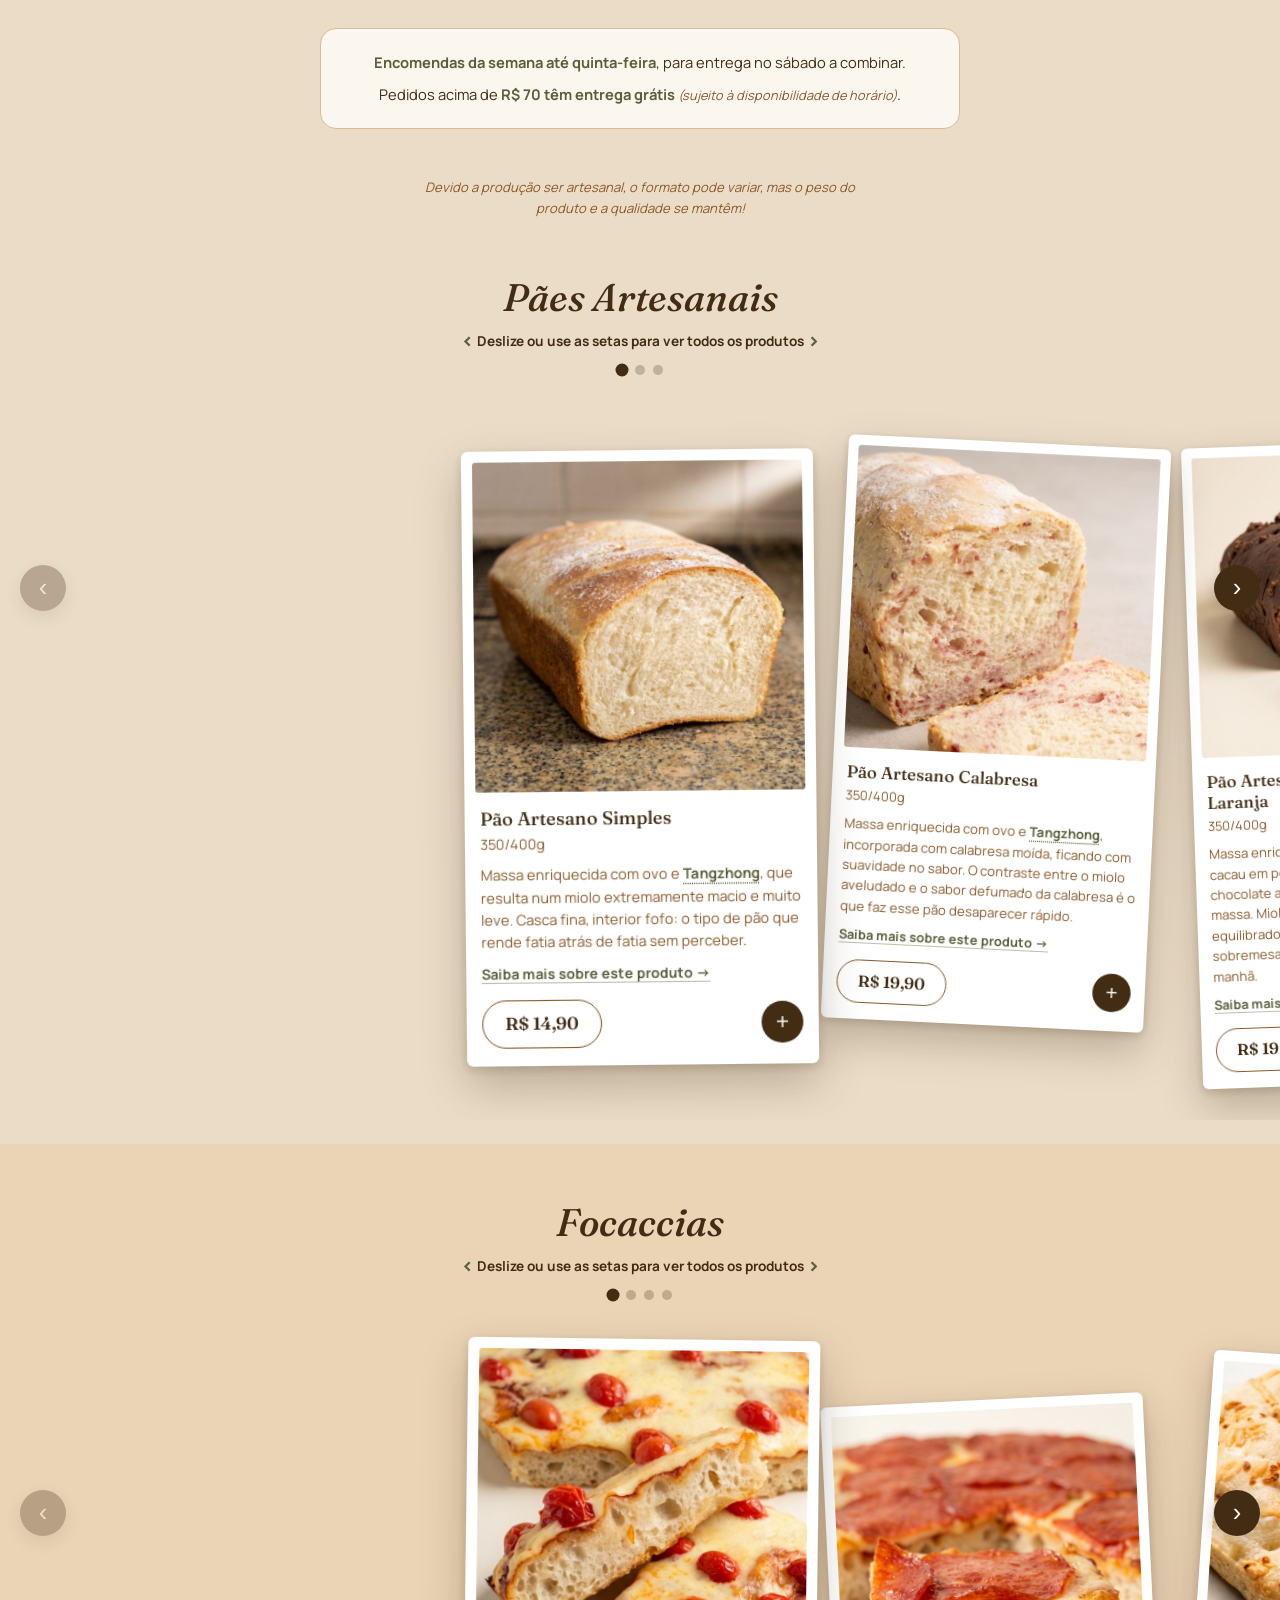
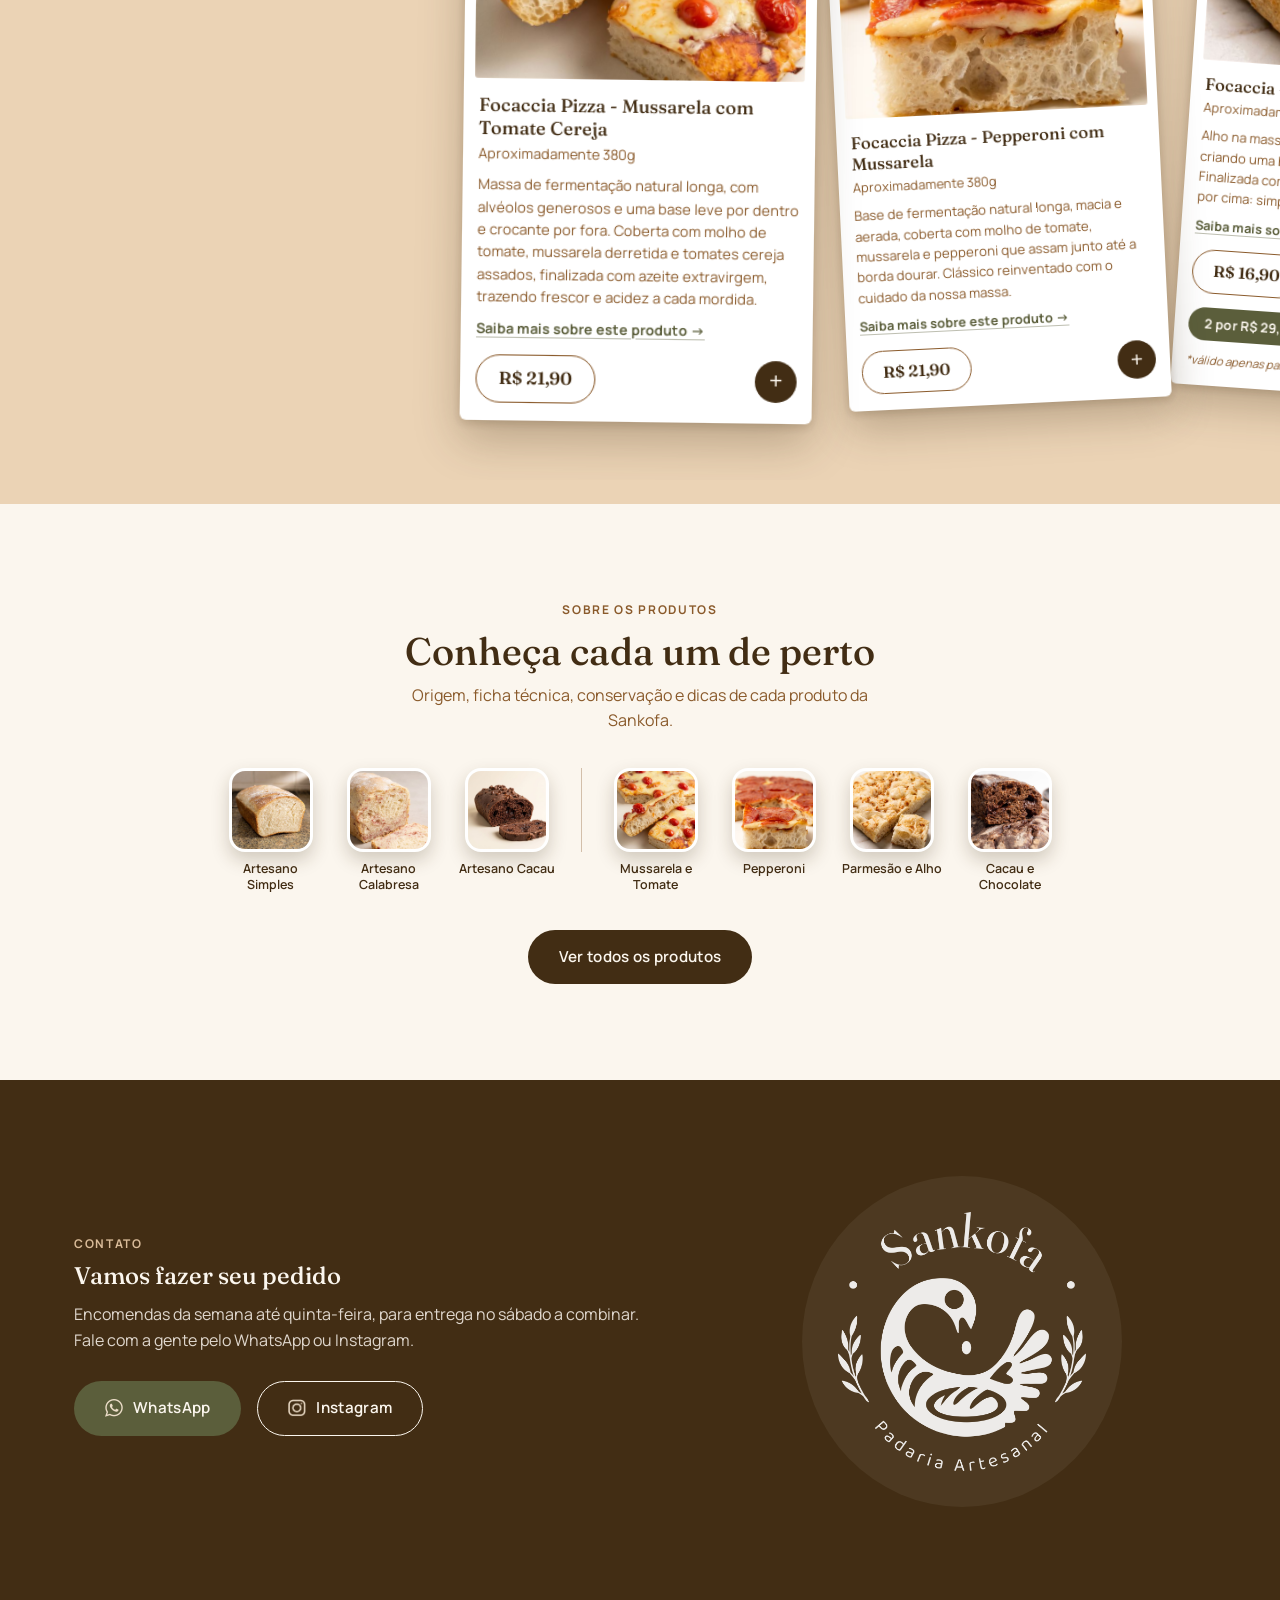
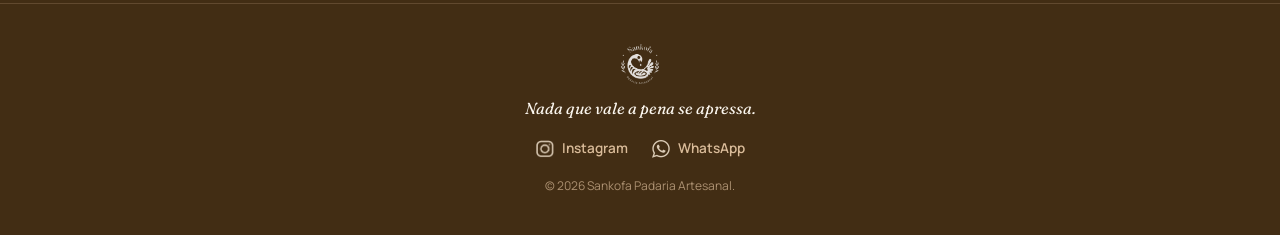
==== commit 8034b220: "Fichas oficiais dos produtos: sobre, origem, ficha tecnica, ingredientes e dicas Peso das focaccias " ====
--- a/index.html
+++ b/index.html
@@ -95,7 +95,7 @@
             <img class="produto-img" src="assets/img/produtos/pao-artesano-simples.jpg" alt="Pão Artesano Simples" loading="lazy">
             <h4>Pão Artesano Simples</h4>
             <span class="produto-peso">350/400g</span>
-            <p class="produto-desc">Massa enriquecida com ovo e <button class="tangzong-word" type="button" aria-haspopup="dialog">tangzong</button>, que resulta num miolo extremamente macio e muito leve. Casca fina, interior fofo: o tipo de pão que rende fatia atrás de fatia sem perceber.</p>
+            <p class="produto-desc">Massa enriquecida com ovo e <button class="tangzong-word" type="button" aria-haspopup="dialog">Tangzhong</button>, que resulta num miolo extremamente macio e muito leve. Casca fina, interior fofo: o tipo de pão que rende fatia atrás de fatia sem perceber.</p>
             <a class="produto-saiba" href="produtos.html#pao-artesano-simples">Saiba mais sobre este produto <span aria-hidden="true">→</span></a>
             <div class="produto-bottom">
               <div class="produto-footer">
@@ -108,7 +108,7 @@
             <img class="produto-img" src="assets/img/produtos/pao-artesano-calabresa.jpg" alt="Pão Artesano Calabresa" loading="lazy">
             <h4>Pão Artesano Calabresa</h4>
             <span class="produto-peso">350/400g</span>
-            <p class="produto-desc">Massa enriquecida com ovo e <button class="tangzong-word" type="button" aria-haspopup="dialog">tangzong</button>, incorporada com calabresa moída, ficando com suavidade no sabor. O contraste entre o miolo aveludado e o sabor defumado da calabresa é o que faz esse pão desaparecer rápido.</p>
+            <p class="produto-desc">Massa enriquecida com ovo e <button class="tangzong-word" type="button" aria-haspopup="dialog">Tangzhong</button>, incorporada com calabresa moída, ficando com suavidade no sabor. O contraste entre o miolo aveludado e o sabor defumado da calabresa é o que faz esse pão desaparecer rápido.</p>
             <a class="produto-saiba" href="produtos.html#pao-artesano-calabresa">Saiba mais sobre este produto <span aria-hidden="true">→</span></a>
             <div class="produto-bottom">
               <div class="produto-footer">
@@ -121,7 +121,7 @@
             <img class="produto-img" src="assets/img/produtos/pao-artesano-cacau.jpg" alt="Pão Artesano de Cacau e Raspas de Laranja" loading="lazy">
             <h4>Pão Artesano de Cacau e Raspas de Laranja</h4>
             <span class="produto-peso">350/400g</span>
-            <p class="produto-desc">Massa enriquecida com ovo, <button class="tangzong-word" type="button" aria-haspopup="dialog">tangzong</button> e cacau em pó, com raspas de laranja e gotas de chocolate ao leite distribuídas por toda a massa. Miolo macio, aroma cítrico e sabor equilibrado: doce o suficiente pra virar sobremesa, leve o suficiente pra virar café da manhã.</p>
+            <p class="produto-desc">Massa enriquecida com ovo, <button class="tangzong-word" type="button" aria-haspopup="dialog">Tangzhong</button> e cacau em pó, com raspas de laranja e gotas de chocolate ao leite distribuídas por toda a massa. Miolo macio, aroma cítrico e sabor equilibrado: doce o suficiente pra virar sobremesa, leve o suficiente pra virar café da manhã.</p>
             <a class="produto-saiba" href="produtos.html#pao-artesano-cacau">Saiba mais sobre este produto <span aria-hidden="true">→</span></a>
             <div class="produto-bottom">
               <div class="produto-footer">
@@ -147,8 +147,8 @@
           <article class="produto-card" data-cat="focaccias" data-rot="5" data-y="-10" data-bg="#EBD3B5">
             <img class="produto-img" src="assets/img/produtos/focaccia-mussarela-tomate.jpg" alt="Focaccia Pizza - Mussarela com Tomate Cereja" loading="lazy">
             <h4>Focaccia Pizza - Mussarela com Tomate Cereja</h4>
-            <span class="produto-peso">Aproximadamente 250g</span>
-            <p class="produto-desc">Massa de fermentação longa, com alvéolos generosos e uma base leve por dentro e crocante por fora. Coberta com mussarela derretida e tomates cereja assados, trazendo frescor e acidez a cada mordida.</p>
+            <span class="produto-peso">Aproximadamente 380g</span>
+            <p class="produto-desc">Massa de fermentação natural longa, com alvéolos generosos e uma base leve por dentro e crocante por fora. Coberta com molho de tomate, mussarela derretida e tomates cereja assados, finalizada com azeite extravirgem, trazendo frescor e acidez a cada mordida.</p>
             <a class="produto-saiba" href="produtos.html#focaccia-mussarela-tomate">Saiba mais sobre este produto <span aria-hidden="true">→</span></a>
             <div class="produto-bottom">
               <div class="produto-footer">
@@ -160,8 +160,8 @@
           <article class="produto-card" data-cat="focaccias" data-rot="-3" data-y="12" data-bg="#E6C4A4">
             <img class="produto-img" src="assets/img/produtos/focaccia-pepperoni-mussarela.jpg" alt="Focaccia Pizza - Pepperoni com Mussarela" loading="lazy">
             <h4>Focaccia Pizza - Pepperoni com Mussarela</h4>
-            <span class="produto-peso">Aproximadamente 250g</span>
-            <p class="produto-desc">Base de fermentação longa, macia e aerada, coberta com mussarela e pepperoni que assam junto até a borda dourar. Clássico reinventado com o cuidado da nossa massa.</p>
+            <span class="produto-peso">Aproximadamente 380g</span>
+            <p class="produto-desc">Base de fermentação natural longa, macia e aerada, coberta com molho de tomate, mussarela e pepperoni que assam junto até a borda dourar. Clássico reinventado com o cuidado da nossa massa.</p>
             <a class="produto-saiba" href="produtos.html#focaccia-pepperoni-mussarela">Saiba mais sobre este produto <span aria-hidden="true">→</span></a>
             <div class="produto-bottom">
               <div class="produto-footer">
@@ -173,8 +173,8 @@
           <article class="produto-card" data-cat="focaccias" data-rot="4" data-y="-12" data-bg="#CFD2B0">
             <img class="produto-img" src="assets/img/produtos/focaccia-parmesao-alho.jpg" alt="Focaccia - Parmesão com Alho" loading="lazy">
             <h4>Focaccia - Parmesão com Alho</h4>
-            <span class="produto-peso">Aproximadamente 250g</span>
-            <p class="produto-desc">Alho na massa de fermentação longa, criando uma base intensa e aromática. Finalizada com alho frito e parmesão generoso por cima: simples, direta e viciante.</p>
+            <span class="produto-peso">Aproximadamente 380g</span>
+            <p class="produto-desc">Alho na massa de fermentação natural longa, criando uma base intensa e aromática. Finalizada com alho frito e parmesão generoso por cima: simples, direta e viciante.</p>
             <a class="produto-saiba" href="produtos.html#focaccia-parmesao-alho">Saiba mais sobre este produto <span aria-hidden="true">→</span></a>
             <div class="produto-bottom">
               <div class="produto-footer">
@@ -191,8 +191,8 @@
           <article class="produto-card" data-cat="focaccias" data-rot="-5" data-y="8" data-bg="#D8C2AE">
             <img class="produto-img" src="assets/img/produtos/focaccia-cacau-chocolate.jpg" alt="Focaccia Cacau com Chocolate ao Leite" loading="lazy">
             <h4>Focaccia Cacau com Chocolate ao Leite</h4>
-            <span class="produto-peso">Aproximadamente 250g</span>
-            <p class="produto-desc">A mesma fermentação longa das focaccias salgadas, aqui virando base para cacau na massa e pedaços de chocolate ao leite derretido. Doce, densa e surpreendente: pão e sobremesa em uma coisa só.</p>
+            <span class="produto-peso">Aproximadamente 380g</span>
+            <p class="produto-desc">A mesma fermentação natural longa das focaccias salgadas, aqui virando base para cacau na massa e pedaços de chocolate ao leite derretido. Doce, densa e surpreendente: pão e sobremesa em uma coisa só.</p>
             <a class="produto-saiba" href="produtos.html#focaccia-cacau-chocolate">Saiba mais sobre este produto <span aria-hidden="true">→</span></a>
             <div class="produto-bottom">
               <div class="produto-footer">
@@ -295,11 +295,11 @@
   </div>
 </aside>
 
-<!-- INFO: Tangzong / Aviso de fornadas -->
+<!-- INFO: Tangzhong / Aviso de fornadas -->
 <div id="infoOverlay" class="cart-overlay"></div>
 <div id="tangzongModal" class="info-modal" role="dialog" aria-modal="true" aria-hidden="true" aria-labelledby="tangzongTitle">
   <button id="tangzongClose" class="cart-close" aria-label="Fechar">×</button>
-  <h3 id="tangzongTitle">O que é Tangzong?</h3>
+  <h3 id="tangzongTitle">O que é Tangzhong?</h3>
   <p>Técnica de panificação de origem asiática que consiste em cozinhar uma pequena parte da farinha da receita com água ou leite, permitindo que o pão retenha muito mais água e crie uma estrutura mais macia e elástica.</p>
 </div>
 
